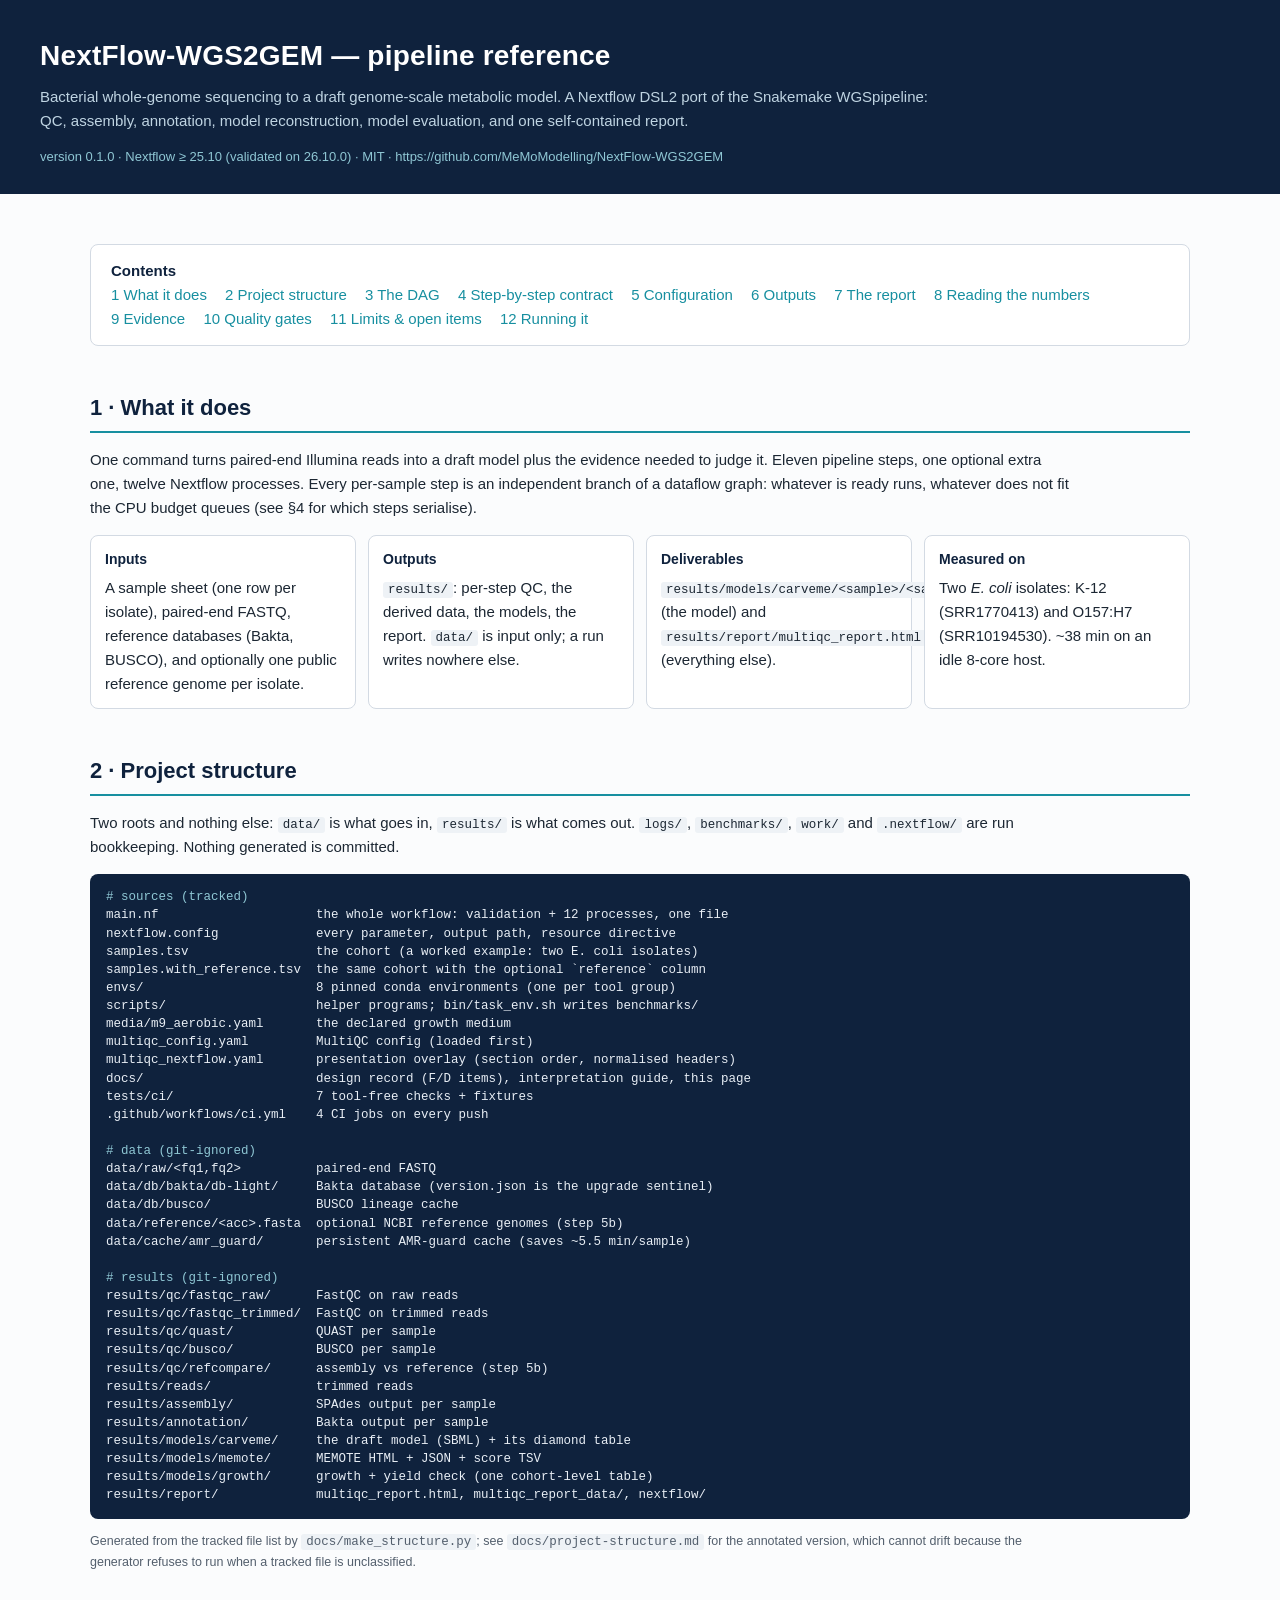
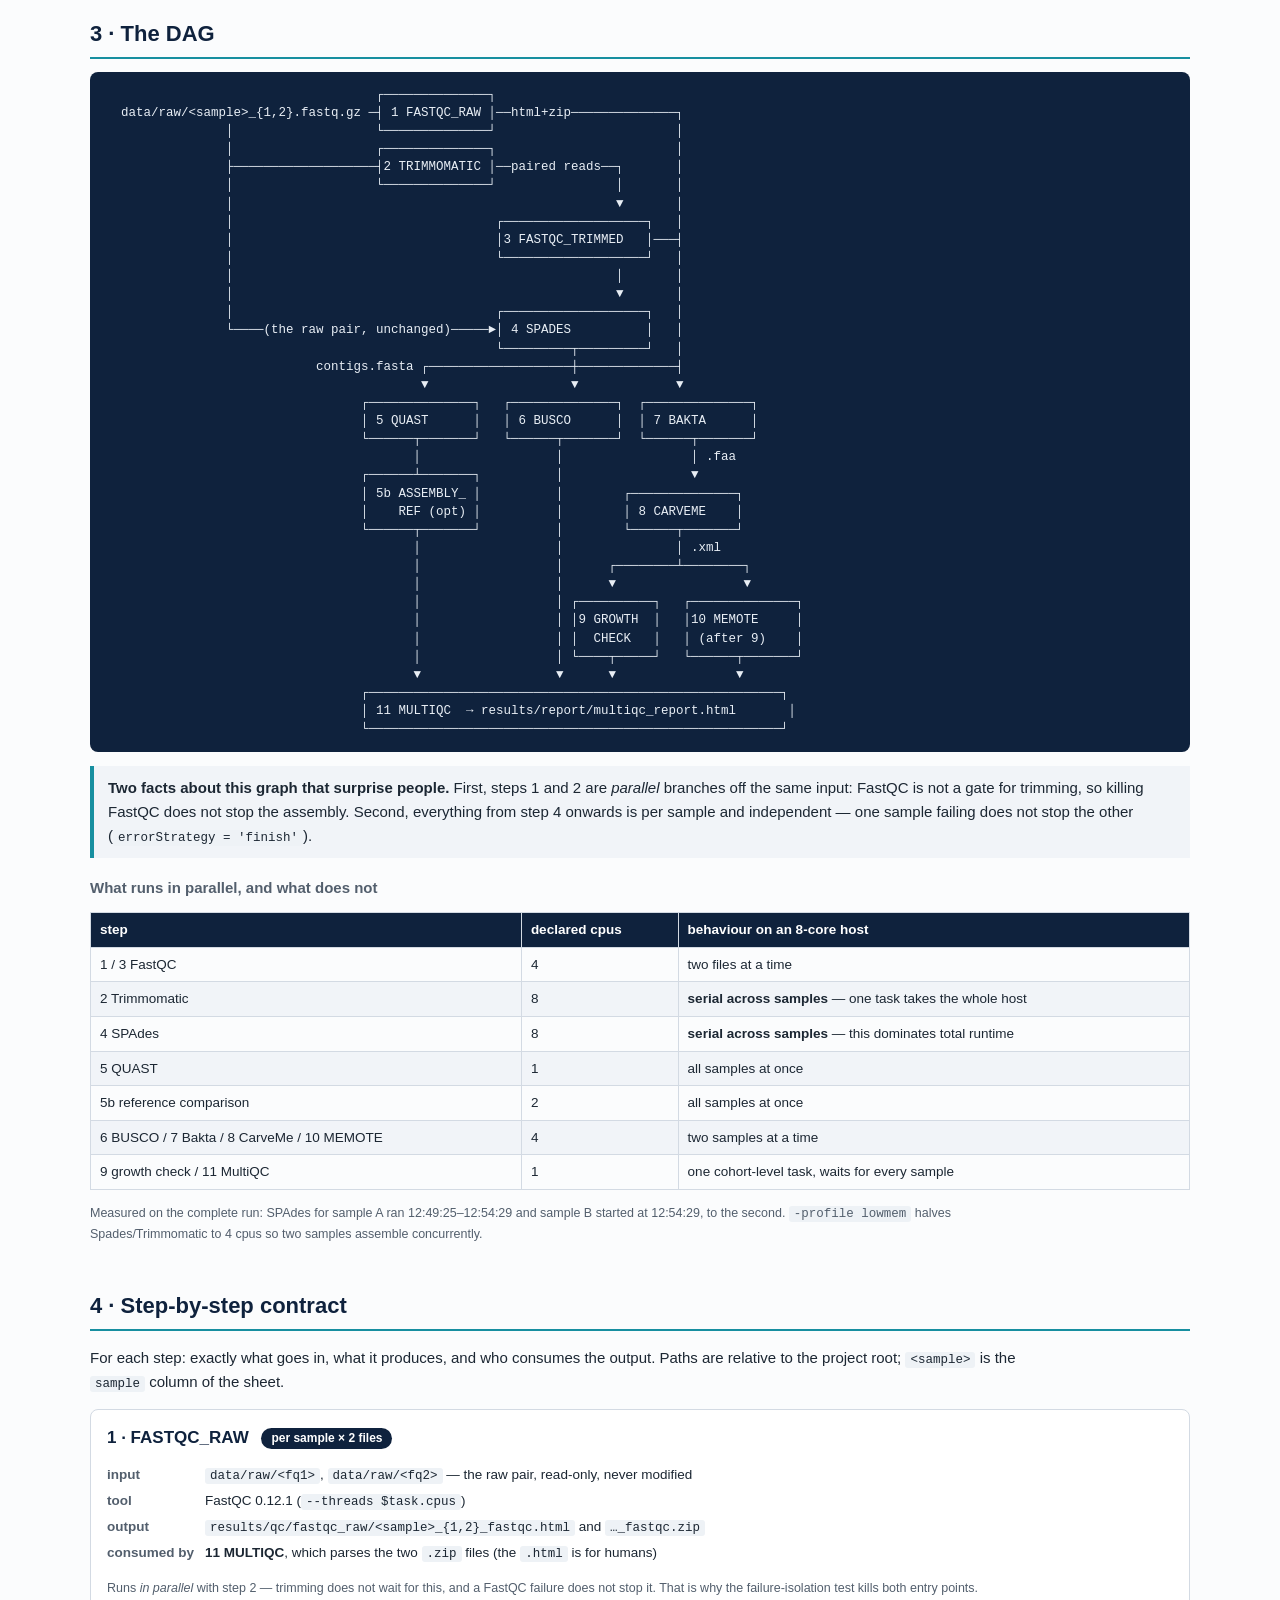
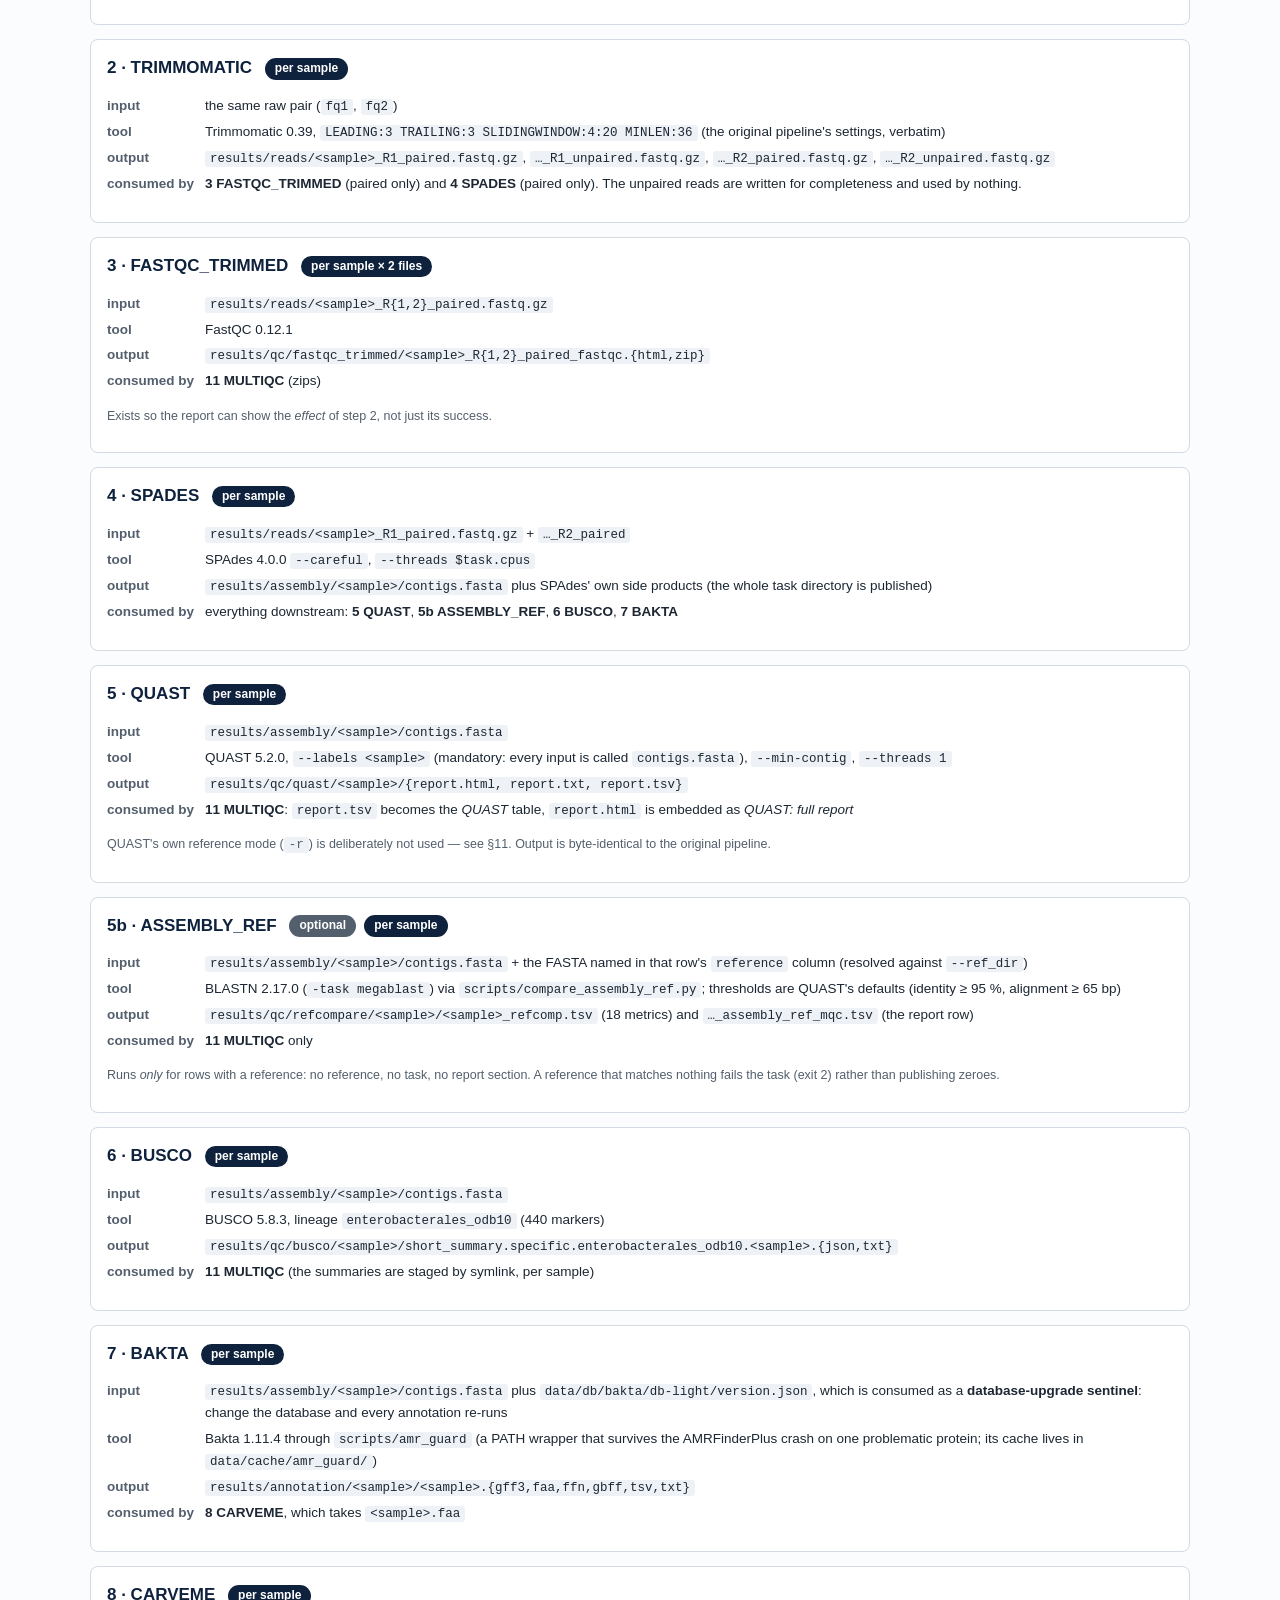
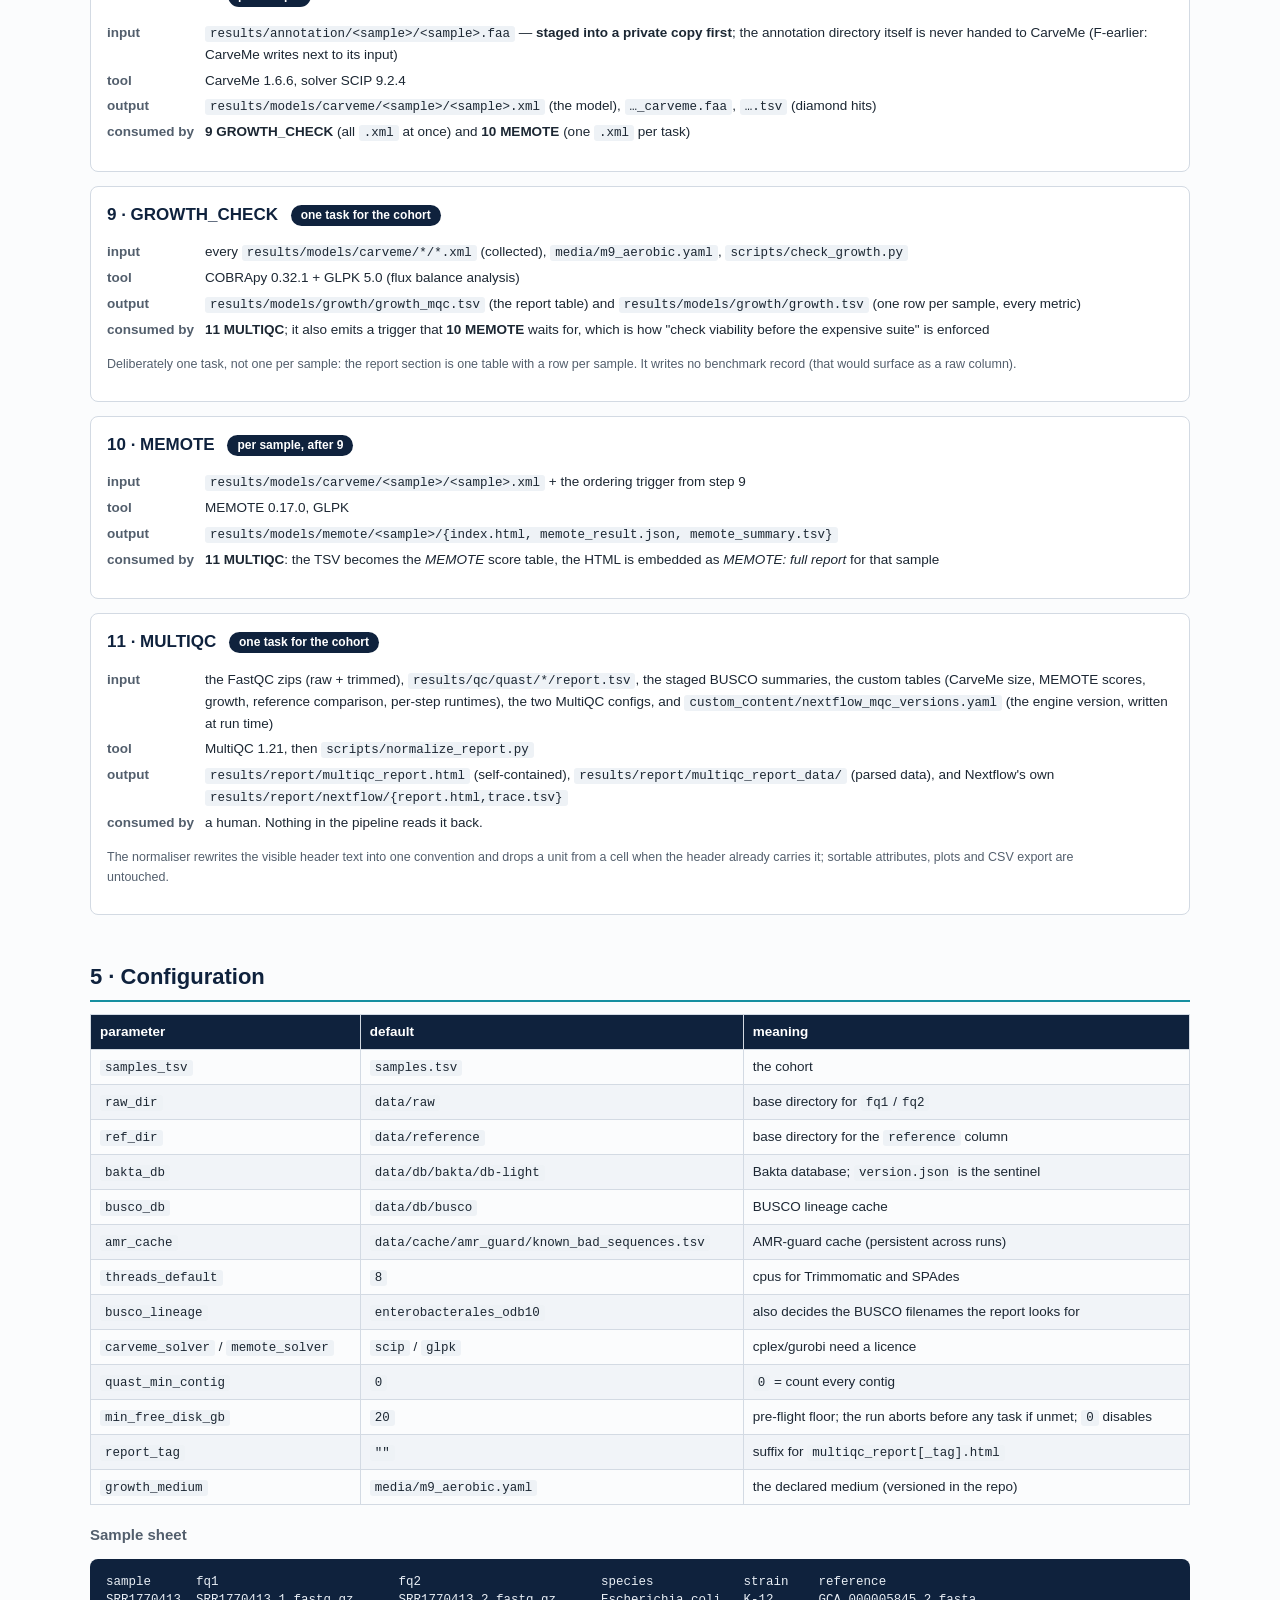
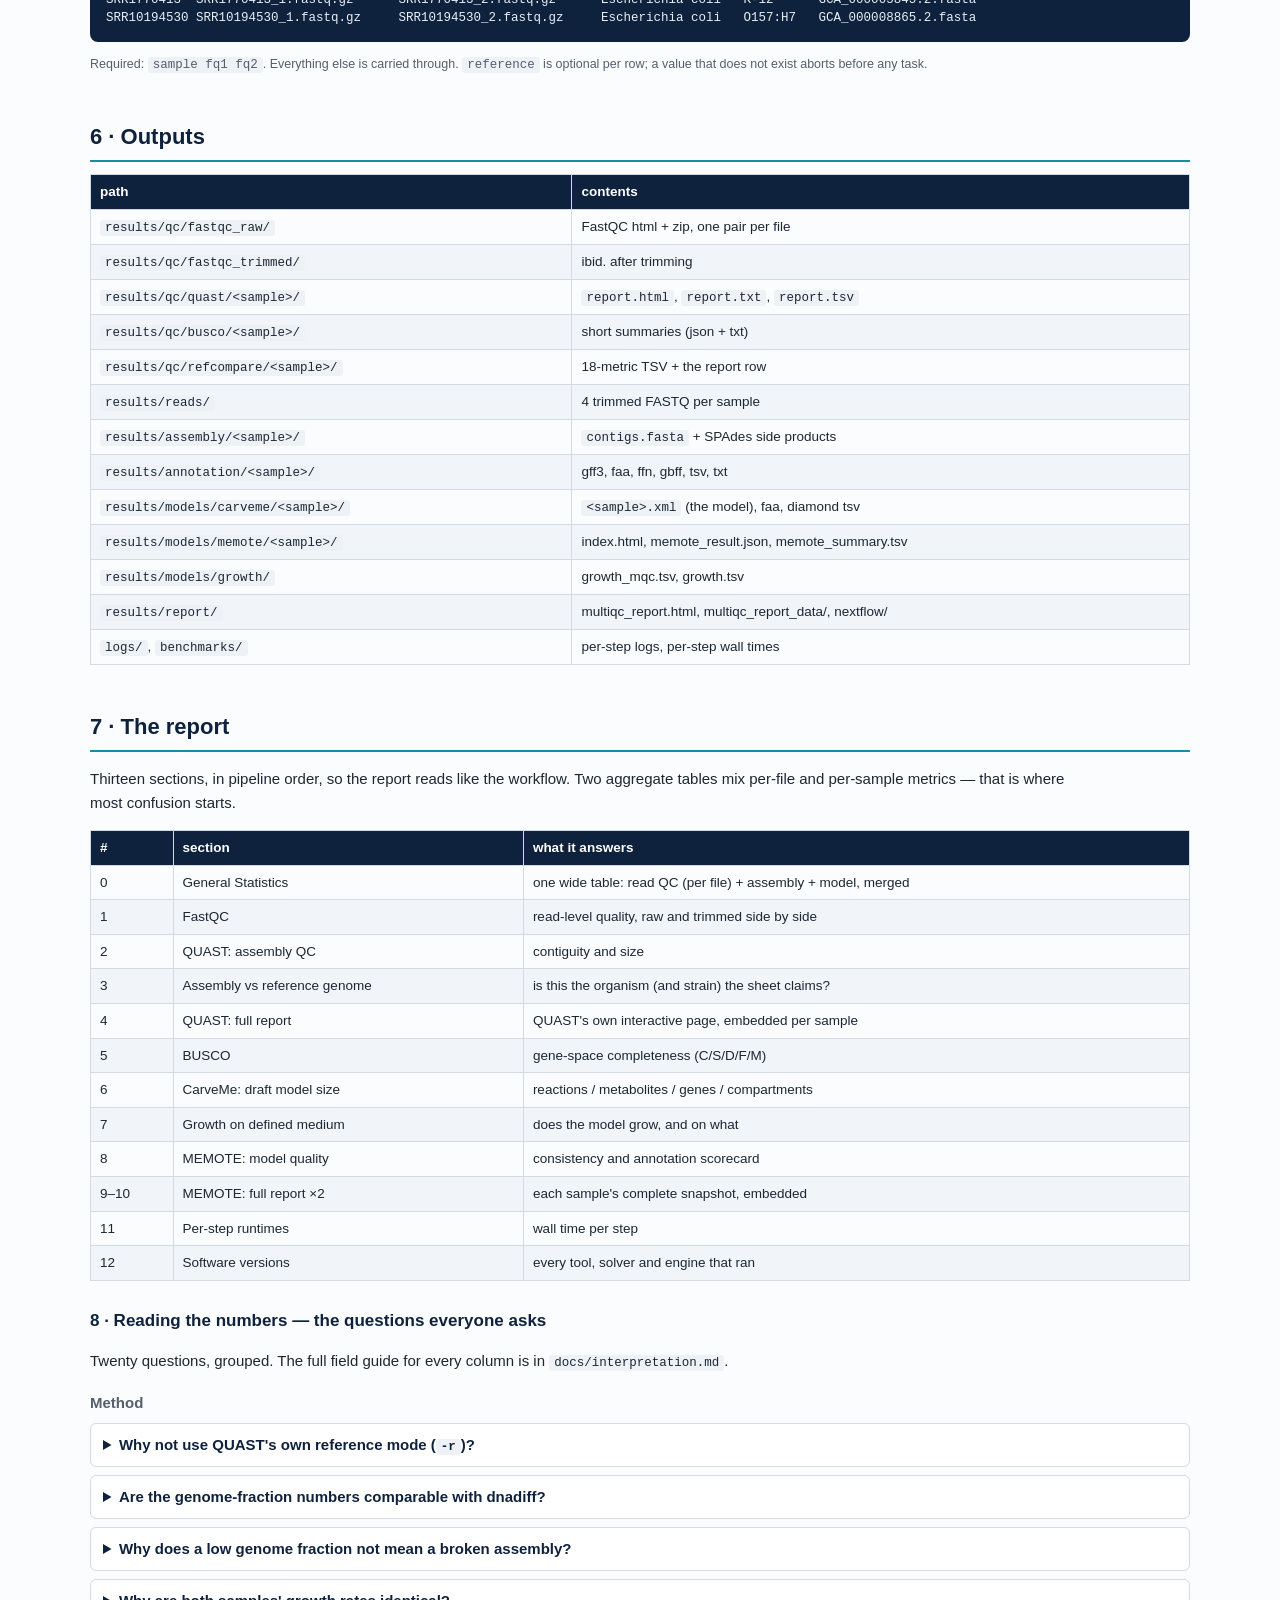
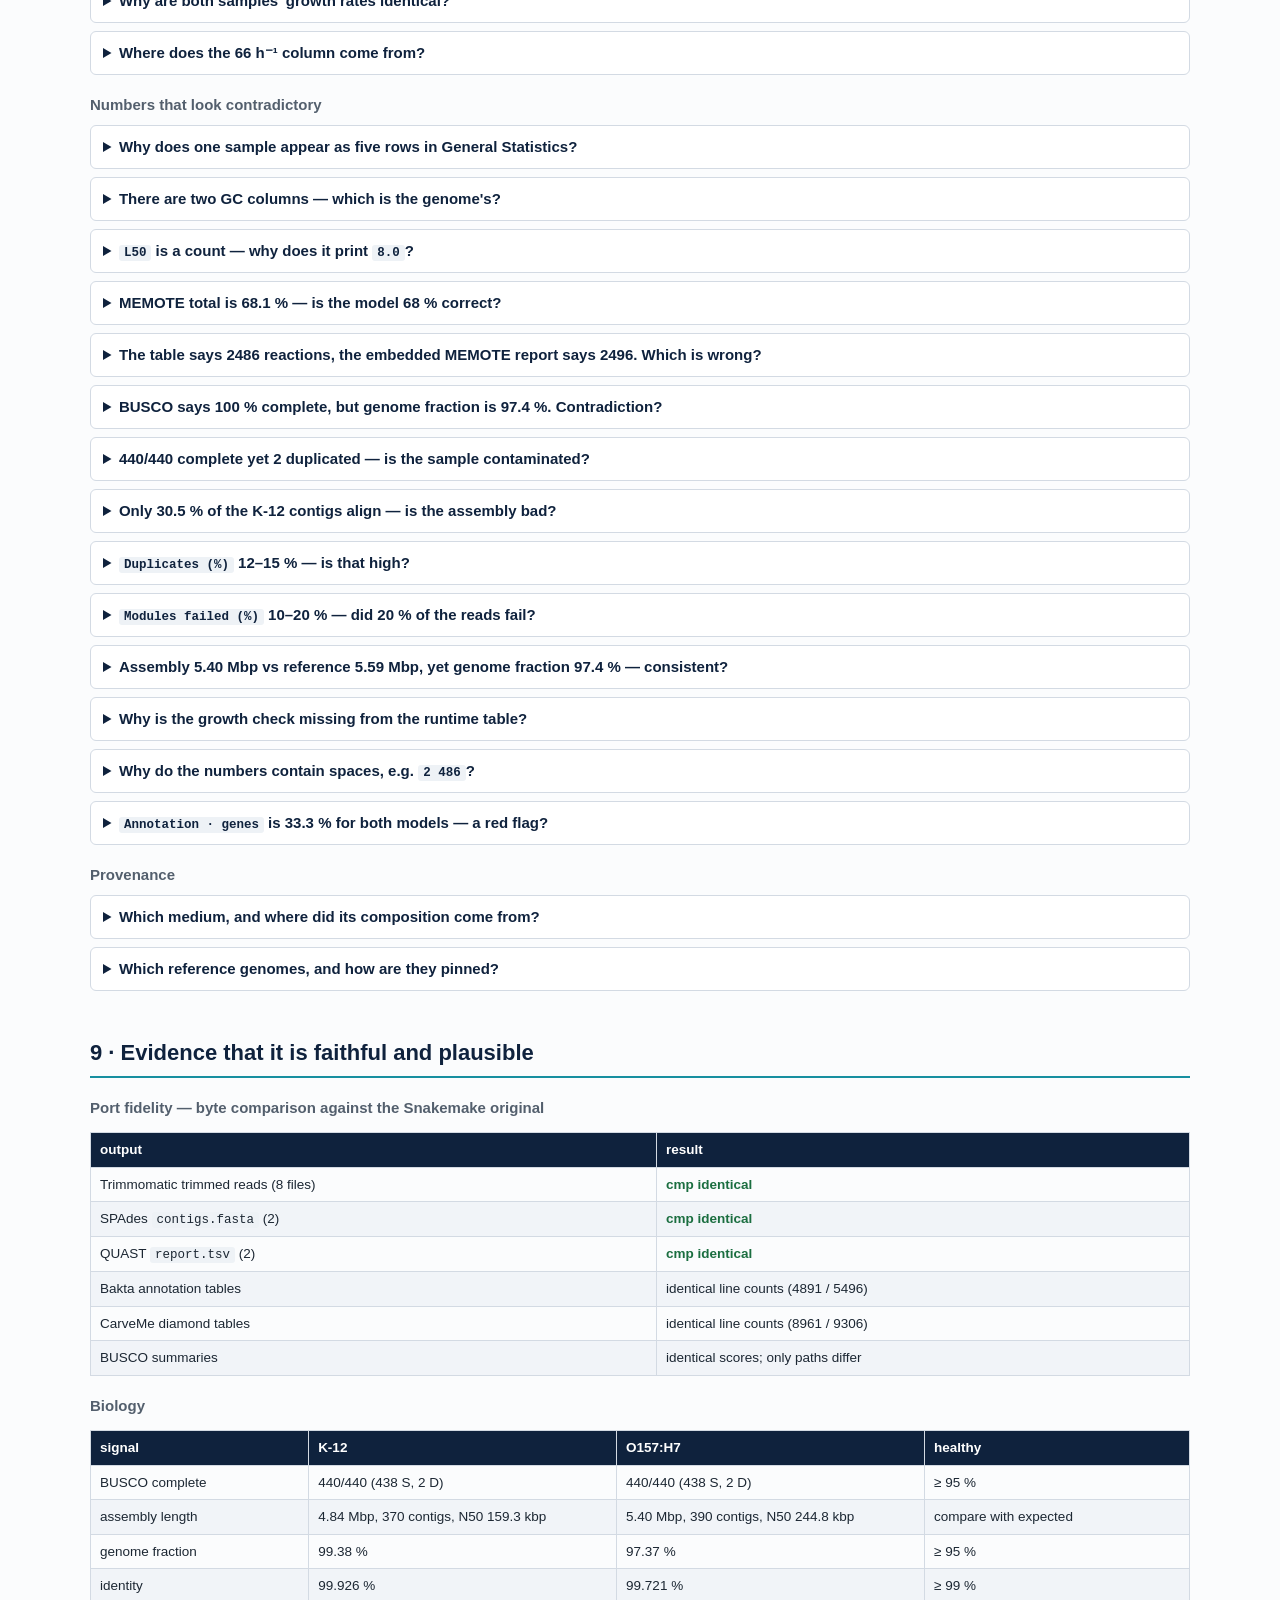
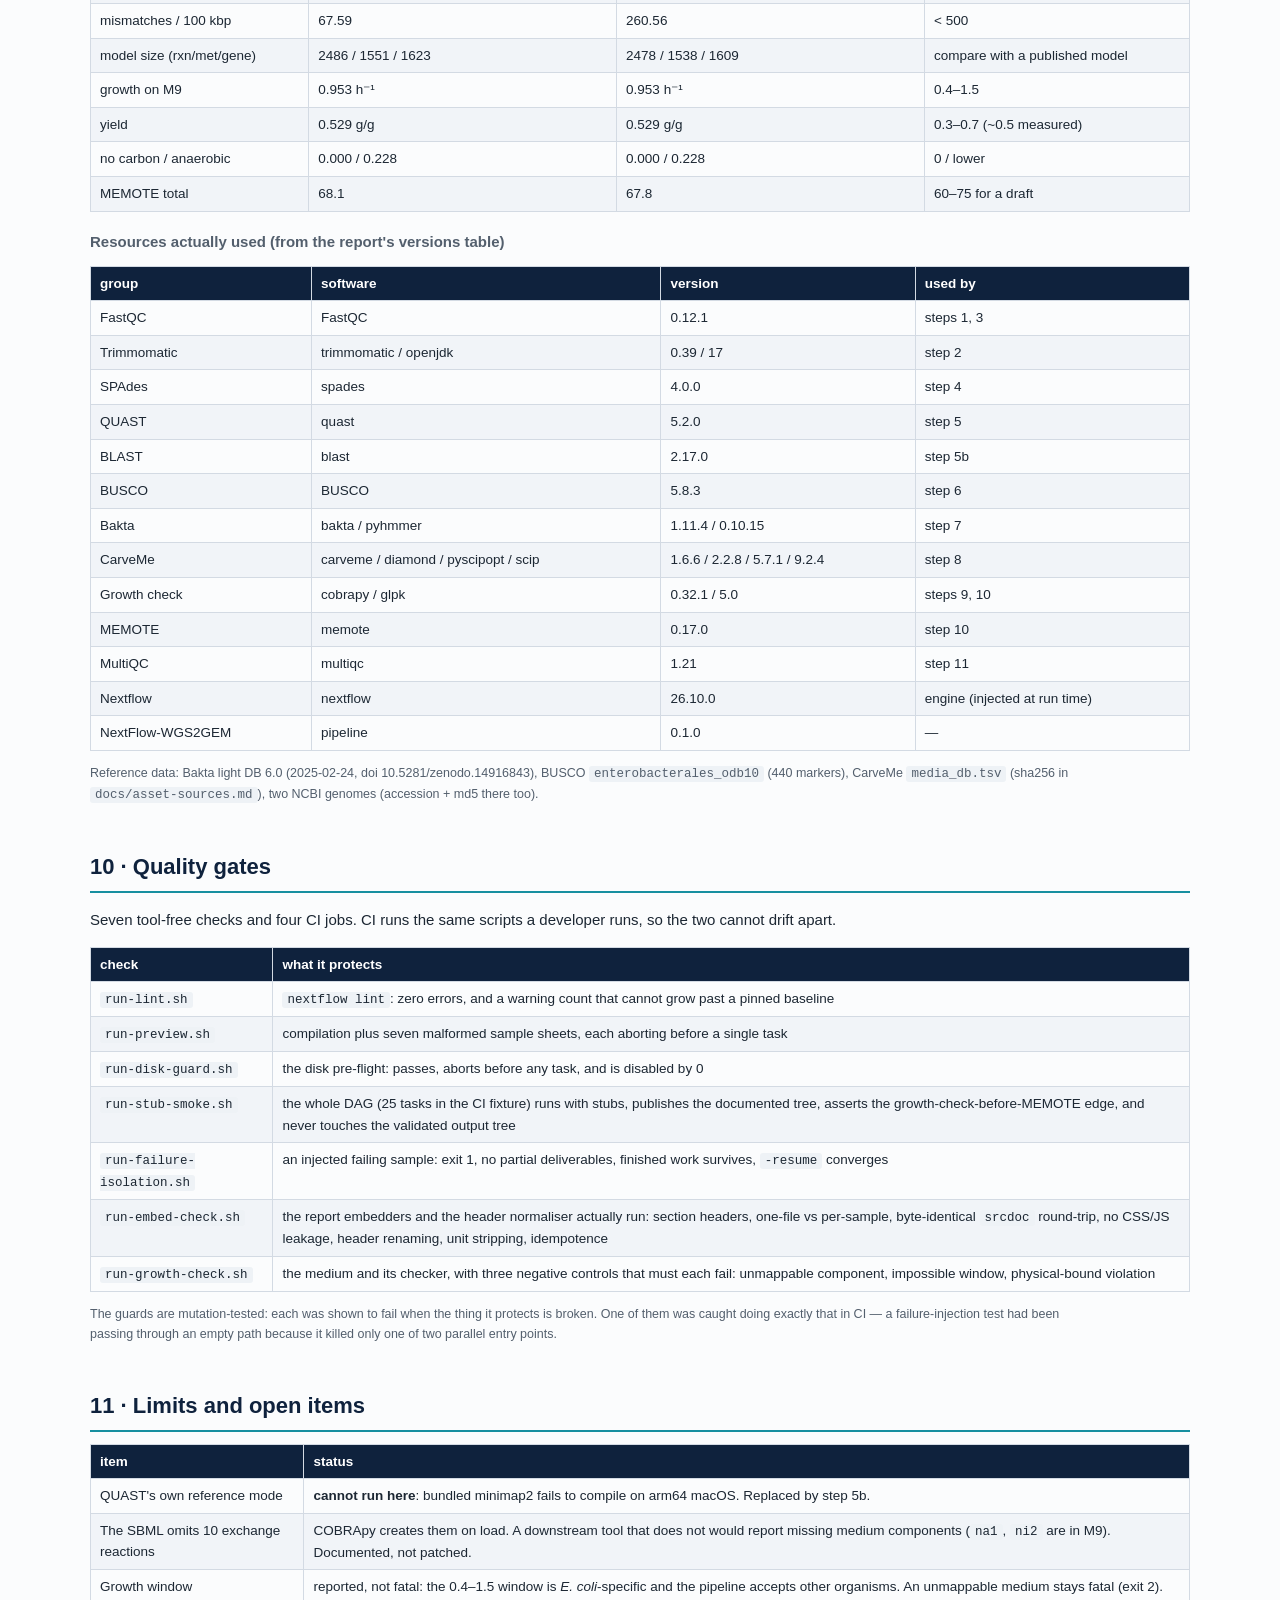
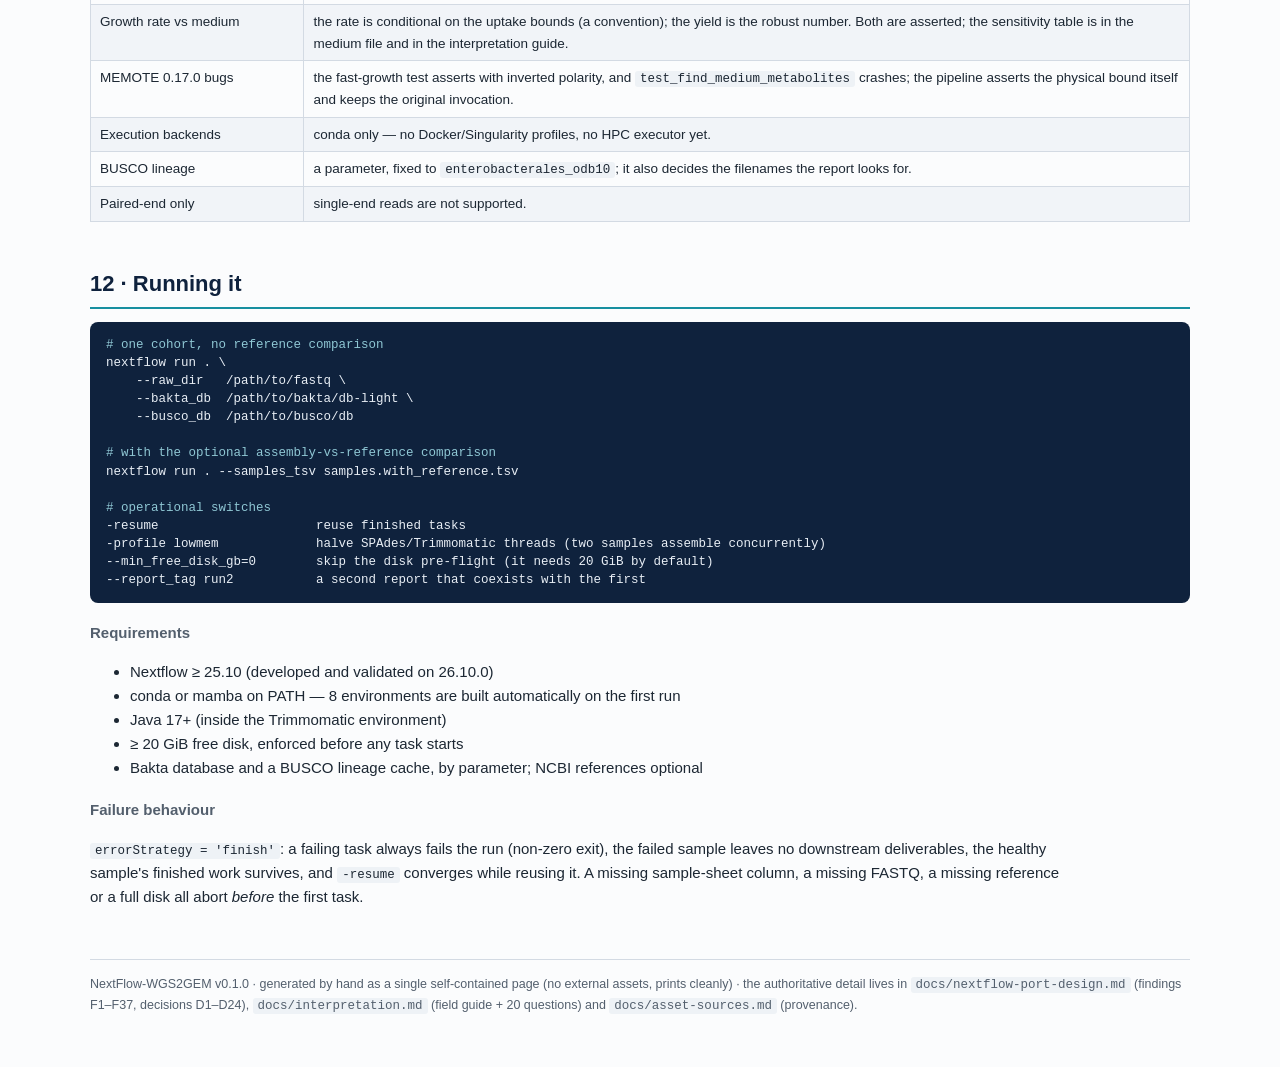
==== docs/pipeline-summary.html @ 727bbc40 "Fix the versions table and summarise the pipeline on one page The versions table is a resource claim" ====
<!DOCTYPE html>
<html lang="en">
<head>
<meta charset="utf-8">
<meta name="viewport" content="width=device-width, initial-scale=1">
<title>NextFlow-WGS2GEM — pipeline reference</title>
<style>
  :root {
    --navy:#0f223d; --teal:#178fa0; --grey:#535f6d; --line:#d3dae3;
    --bg:#fbfcfd; --panel:#f1f4f8; --warn:#b06a00; --ok:#1b6e40; --bad:#a32a2a;
  }
  * { box-sizing: border-box; }
  body { margin:0; background:var(--bg); color:#1c2733;
         font:15px/1.6 -apple-system,BlinkMacSystemFont,"Segoe UI",Helvetica,Arial,sans-serif; }
  header { background:var(--navy); color:#fff; padding:34px 40px 26px; }
  header h1 { margin:0 0 6px; font-size:28px; letter-spacing:.2px; }
  header p { margin:0; color:#bfd4e2; max-width:900px; }
  header .meta { margin-top:14px; font-size:13px; color:#8fc7d4; }
  main { max-width:1180px; margin:0 auto; padding:28px 40px 90px; }
  nav { background:#fff; border:1px solid var(--line); border-radius:8px;
        padding:14px 20px; margin:22px 0 8px; }
  nav b { color:var(--navy); }
  nav a { color:var(--teal); text-decoration:none; margin-right:14px; white-space:nowrap; }
  h2 { margin:44px 0 10px; font-size:22px; color:var(--navy);
       border-bottom:2px solid var(--teal); padding-bottom:6px; }
  h3 { margin:26px 0 8px; font-size:17px; color:var(--navy); }
  h4 { margin:18px 0 6px; font-size:15px; color:var(--grey); }
  p, li { max-width:980px; }
  table { border-collapse:collapse; width:100%; margin:12px 0 8px; font-size:13.5px; }
  th, td { border:1px solid var(--line); padding:6px 9px; text-align:left; vertical-align:top; }
  th { background:var(--navy); color:#fff; font-weight:600; }
  tbody tr:nth-child(even) { background:var(--panel); }
  code, pre { font-family:"SF Mono",Menlo,Consolas,monospace; font-size:12.5px; }
  code { background:#eef2f6; padding:1px 5px; border-radius:3px; }
  pre { background:#0f223d; color:#e8eef5; padding:14px 16px; border-radius:8px;
        overflow:auto; line-height:1.45; }
  pre .c { color:#8fc7d4; }
  .note { background:var(--panel); border-left:4px solid var(--teal); padding:10px 14px; margin:14px 0; }
  .warn { background:#fdf3e3; border-left:4px solid var(--warn); padding:10px 14px; margin:14px 0; }
  .ok   { color:var(--ok); font-weight:600; }
  .bad  { color:var(--bad); font-weight:600; }
  .small { font-size:12.5px; color:var(--grey); }
  details { border:1px solid var(--line); border-radius:6px; margin:8px 0; background:#fff; }
  details summary { cursor:pointer; padding:9px 12px; font-weight:600; color:var(--navy); }
  details[open] summary { border-bottom:1px solid var(--line); }
  details .body { padding:10px 14px 14px; }
  .grid { display:grid; grid-template-columns:repeat(auto-fit,minmax(260px,1fr)); gap:12px; }
  .card { background:#fff; border:1px solid var(--line); border-radius:8px; padding:12px 14px; }
  .card h4 { margin:0 0 6px; color:var(--navy); font-size:14px; }
  .step { border:1px solid var(--line); border-radius:8px; background:#fff; padding:14px 16px; margin:14px 0; }
  .step h3 { margin:0 0 8px; }
  .step .tag { display:inline-block; background:var(--navy); color:#fff; border-radius:20px;
               padding:1px 10px; font-size:12px; margin-left:8px; vertical-align:middle; }
  .step .tag.opt { background:var(--grey); }
  .io { display:grid; grid-template-columns:88px 1fr; gap:4px 10px; font-size:13.5px; }
  .io dt { color:var(--grey); font-weight:600; }
  .io dd { margin:0; }
  footer { border-top:1px solid var(--line); margin-top:50px; padding-top:14px;
           color:var(--grey); font-size:12.5px; }
  @media print { body { background:#fff; } nav { display:none; } pre { background:#f4f6f8; color:#111; } }
</style>
</head>
<body>
<header>
  <h1>NextFlow-WGS2GEM — pipeline reference</h1>
  <p>Bacterial whole-genome sequencing to a draft genome-scale metabolic model. A Nextflow DSL2
     port of the Snakemake WGSpipeline: QC, assembly, annotation, model reconstruction,
     model evaluation, and one self-contained report.</p>
  <div class="meta">version 0.1.0 · Nextflow ≥ 25.10 (validated on 26.10.0) · MIT ·
      https://github.com/MeMoModelling/NextFlow-WGS2GEM</div>
</header>

<main>

<nav>
  <b>Contents</b><br>
  <a href="#what">1 What it does</a>
  <a href="#structure">2 Project structure</a>
  <a href="#dag">3 The DAG</a>
  <a href="#steps">4 Step-by-step contract</a>
  <a href="#config">5 Configuration</a>
  <a href="#outputs">6 Outputs</a>
  <a href="#report">7 The report</a>
  <a href="#faq">8 Reading the numbers</a>
  <a href="#evidence">9 Evidence</a>
  <a href="#gates">10 Quality gates</a>
  <a href="#limits">11 Limits &amp; open items</a>
  <a href="#run">12 Running it</a>
</nav>

<h2 id="what">1 · What it does</h2>
<p>One command turns paired-end Illumina reads into a draft model plus the evidence needed to
judge it. Eleven pipeline steps, one optional extra one, twelve Nextflow processes. Every
per-sample step is an independent branch of a dataflow graph: whatever is ready runs, whatever
does not fit the CPU budget queues (see §4 for which steps serialise).</p>

<div class="grid">
  <div class="card"><h4>Inputs</h4>A sample sheet (one row per isolate), paired-end FASTQ,
    reference databases (Bakta, BUSCO), and optionally one public reference genome per isolate.</div>
  <div class="card"><h4>Outputs</h4><code>results/</code>: per-step QC, the derived data, the
    models, the report. <code>data/</code> is input only; a run writes nowhere else.</div>
  <div class="card"><h4>Deliverables</h4><code>results/models/carveme/&lt;sample&gt;/&lt;sample&gt;.xml</code>
    (the model) and <code>results/report/multiqc_report.html</code> (everything else).</div>
  <div class="card"><h4>Measured on</h4>Two <i>E. coli</i> isolates: K-12 (SRR1770413) and
    O157:H7 (SRR10194530). ~38 min on an idle 8-core host.</div>
</div>

<h2 id="structure">2 · Project structure</h2>
<p>Two roots and nothing else: <code>data/</code> is what goes in, <code>results/</code> is what
comes out. <code>logs/</code>, <code>benchmarks/</code>, <code>work/</code> and
<code>.nextflow/</code> are run bookkeeping. Nothing generated is committed.</p>

<pre><span class="c"># sources (tracked)</span>
main.nf                     the whole workflow: validation + 12 processes, one file
nextflow.config             every parameter, output path, resource directive
samples.tsv                 the cohort (a worked example: two E. coli isolates)
samples.with_reference.tsv  the same cohort with the optional `reference` column
envs/                       8 pinned conda environments (one per tool group)
scripts/                    helper programs; bin/task_env.sh writes benchmarks/
media/m9_aerobic.yaml       the declared growth medium
multiqc_config.yaml         MultiQC config (loaded first)
multiqc_nextflow.yaml       presentation overlay (section order, normalised headers)
docs/                       design record (F/D items), interpretation guide, this page
tests/ci/                   7 tool-free checks + fixtures
.github/workflows/ci.yml    4 CI jobs on every push

<span class="c"># data (git-ignored)</span>
data/raw/&lt;fq1,fq2&gt;          paired-end FASTQ
data/db/bakta/db-light/     Bakta database (version.json is the upgrade sentinel)
data/db/busco/              BUSCO lineage cache
data/reference/&lt;acc&gt;.fasta  optional NCBI reference genomes (step 5b)
data/cache/amr_guard/       persistent AMR-guard cache (saves ~5.5 min/sample)

<span class="c"># results (git-ignored)</span>
results/qc/fastqc_raw/      FastQC on raw reads
results/qc/fastqc_trimmed/  FastQC on trimmed reads
results/qc/quast/           QUAST per sample
results/qc/busco/           BUSCO per sample
results/qc/refcompare/      assembly vs reference (step 5b)
results/reads/              trimmed reads
results/assembly/           SPAdes output per sample
results/annotation/         Bakta output per sample
results/models/carveme/     the draft model (SBML) + its diamond table
results/models/memote/      MEMOTE HTML + JSON + score TSV
results/models/growth/      growth + yield check (one cohort-level table)
results/report/             multiqc_report.html, multiqc_report_data/, nextflow/</pre>

<p class="small">Generated from the tracked file list by <code>docs/make_structure.py</code>; see
<code>docs/project-structure.md</code> for the annotated version, which cannot drift because the
generator refuses to run when a tracked file is unclassified.</p>

<h2 id="dag">3 · The DAG</h2>
<pre>                                    ┌──────────────┐
  data/raw/&lt;sample&gt;_{1,2}.fastq.gz ─┤ 1 FASTQC_RAW │──html+zip──────────────┐
                │                   └──────────────┘                        │
                │                   ┌──────────────┐                        │
                ├───────────────────┤2 TRIMMOMATIC │──paired reads──┐       │
                │                   └──────────────┘                │       │
                │                                                   ▼       │
                │                                   ┌───────────────────┐   │
                │                                   │3 FASTQC_TRIMMED   │───┤
                │                                   └───────────────────┘   │
                │                                                   │       │
                │                                                   ▼       │
                │                                   ┌───────────────────┐   │
                └────(the raw pair, unchanged)─────►│ 4 SPADES          │   │
                                                    └─────────┬─────────┘   │
                            contigs.fasta ┌───────────────────┼─────────────┤
                                          ▼                   ▼             ▼
                                  ┌──────────────┐   ┌──────────────┐  ┌──────────────┐
                                  │ 5 QUAST      │   │ 6 BUSCO      │  │ 7 BAKTA      │
                                  └──────┬───────┘   └──────┬───────┘  └──────┬───────┘
                                         │                  │                 │ .faa
                                  ┌──────┴───────┐          │                 ▼
                                  │ 5b ASSEMBLY_ │          │        ┌──────────────┐
                                  │    REF (opt) │          │        │ 8 CARVEME    │
                                  └──────┬───────┘          │        └──────┬───────┘
                                         │                  │               │ .xml
                                         │                  │      ┌────────┴────────┐
                                         │                  │      ▼                 ▼
                                         │                  │ ┌──────────┐   ┌──────────────┐
                                         │                  │ │9 GROWTH  │   │10 MEMOTE     │
                                         │                  │ │  CHECK   │   │ (after 9)    │
                                         │                  │ └────┬─────┘   └──────┬───────┘
                                         ▼                  ▼      ▼                ▼
                                  ┌───────────────────────────────────────────────────────┐
                                  │ 11 MULTIQC  → results/report/multiqc_report.html       │
                                  └───────────────────────────────────────────────────────┘</pre>

<div class="note"><b>Two facts about this graph that surprise people.</b>
First, steps 1 and 2 are <i>parallel</i> branches off the same input: FastQC is not a gate for
trimming, so killing FastQC does not stop the assembly. Second, everything from step 4 onwards is
per sample and independent — one sample failing does not stop the other
(<code>errorStrategy = 'finish'</code>).</div>

<h4>What runs in parallel, and what does not</h4>
<table>
<thead><tr><th>step</th><th>declared cpus</th><th>behaviour on an 8-core host</th></tr></thead>
<tbody>
<tr><td>1 / 3 FastQC</td><td>4</td><td>two files at a time</td></tr>
<tr><td>2 Trimmomatic</td><td>8</td><td><b>serial across samples</b> — one task takes the whole host</td></tr>
<tr><td>4 SPAdes</td><td>8</td><td><b>serial across samples</b> — this dominates total runtime</td></tr>
<tr><td>5 QUAST</td><td>1</td><td>all samples at once</td></tr>
<tr><td>5b reference comparison</td><td>2</td><td>all samples at once</td></tr>
<tr><td>6 BUSCO / 7 Bakta / 8 CarveMe / 10 MEMOTE</td><td>4</td><td>two samples at a time</td></tr>
<tr><td>9 growth check / 11 MultiQC</td><td>1</td><td>one cohort-level task, waits for every sample</td></tr>
</tbody></table>
<p class="small">Measured on the complete run: SPAdes for sample A ran 12:49:25–12:54:29 and
sample B started at 12:54:29, to the second. <code>-profile lowmem</code> halves Spades/Trimmomatic
to 4 cpus so two samples assemble concurrently.</p>

<h2 id="steps">4 · Step-by-step contract</h2>
<p>For each step: exactly what goes in, what it produces, and who consumes the output. Paths are
relative to the project root; <code>&lt;sample&gt;</code> is the <code>sample</code> column of the
sheet.</p>

<div class="step">
<h3>1 · FASTQC_RAW <span class="tag">per sample × 2 files</span></h3>
<dl class="io">
  <dt>input</dt><dd><code>data/raw/&lt;fq1&gt;</code>, <code>data/raw/&lt;fq2&gt;</code> — the raw
    pair, read-only, never modified</dd>
  <dt>tool</dt><dd>FastQC 0.12.1 (<code>--threads $task.cpus</code>)</dd>
  <dt>output</dt><dd><code>results/qc/fastqc_raw/&lt;sample&gt;_{1,2}_fastqc.html</code> and
    <code>…_fastqc.zip</code></dd>
  <dt>consumed by</dt><dd><b>11 MULTIQC</b>, which parses the two <code>.zip</code> files
    (the <code>.html</code> is for humans)</dd>
</dl>
<p class="small">Runs <i>in parallel</i> with step 2 — trimming does not wait for this, and a
FastQC failure does not stop it. That is why the failure-isolation test kills both entry points.</p>
</div>

<div class="step">
<h3>2 · TRIMMOMATIC <span class="tag">per sample</span></h3>
<dl class="io">
  <dt>input</dt><dd>the same raw pair (<code>fq1</code>, <code>fq2</code>)</dd>
  <dt>tool</dt><dd>Trimmomatic 0.39, <code>LEADING:3 TRAILING:3 SLIDINGWINDOW:4:20 MINLEN:36</code>
    (the original pipeline's settings, verbatim)</dd>
  <dt>output</dt><dd><code>results/reads/&lt;sample&gt;_R1_paired.fastq.gz</code>,
    <code>…_R1_unpaired.fastq.gz</code>, <code>…_R2_paired.fastq.gz</code>,
    <code>…_R2_unpaired.fastq.gz</code></dd>
  <dt>consumed by</dt><dd><b>3 FASTQC_TRIMMED</b> (paired only) and <b>4 SPADES</b> (paired only).
    The unpaired reads are written for completeness and used by nothing.</dd>
</dl>
</div>

<div class="step">
<h3>3 · FASTQC_TRIMMED <span class="tag">per sample × 2 files</span></h3>
<dl class="io">
  <dt>input</dt><dd><code>results/reads/&lt;sample&gt;_R{1,2}_paired.fastq.gz</code></dd>
  <dt>tool</dt><dd>FastQC 0.12.1</dd>
  <dt>output</dt><dd><code>results/qc/fastqc_trimmed/&lt;sample&gt;_R{1,2}_paired_fastqc.{html,zip}</code></dd>
  <dt>consumed by</dt><dd><b>11 MULTIQC</b> (zips)</dd>
</dl>
<p class="small">Exists so the report can show the <i>effect</i> of step 2, not just its success.</p>
</div>

<div class="step">
<h3>4 · SPADES <span class="tag">per sample</span></h3>
<dl class="io">
  <dt>input</dt><dd><code>results/reads/&lt;sample&gt;_R1_paired.fastq.gz</code> + <code>…_R2_paired</code></dd>
  <dt>tool</dt><dd>SPAdes 4.0.0 <code>--careful</code>, <code>--threads $task.cpus</code></dd>
  <dt>output</dt><dd><code>results/assembly/&lt;sample&gt;/contigs.fasta</code> plus SPAdes' own side
    products (the whole task directory is published)</dd>
  <dt>consumed by</dt><dd>everything downstream: <b>5 QUAST</b>, <b>5b ASSEMBLY_REF</b>,
    <b>6 BUSCO</b>, <b>7 BAKTA</b></dd>
</dl>
</div>

<div class="step">
<h3>5 · QUAST <span class="tag">per sample</span></h3>
<dl class="io">
  <dt>input</dt><dd><code>results/assembly/&lt;sample&gt;/contigs.fasta</code></dd>
  <dt>tool</dt><dd>QUAST 5.2.0, <code>--labels &lt;sample&gt;</code> (mandatory: every input is
    called <code>contigs.fasta</code>), <code>--min-contig</code>, <code>--threads 1</code></dd>
  <dt>output</dt><dd><code>results/qc/quast/&lt;sample&gt;/{report.html, report.txt, report.tsv}</code></dd>
  <dt>consumed by</dt><dd><b>11 MULTIQC</b>: <code>report.tsv</code> becomes the
    <i>QUAST</i> table, <code>report.html</code> is embedded as <i>QUAST: full report</i></dd>
</dl>
<p class="small">QUAST's own reference mode (<code>-r</code>) is deliberately not used — see
§11. Output is byte-identical to the original pipeline.</p>
</div>

<div class="step">
<h3>5b · ASSEMBLY_REF <span class="tag opt">optional</span><span class="tag">per sample</span></h3>
<dl class="io">
  <dt>input</dt><dd><code>results/assembly/&lt;sample&gt;/contigs.fasta</code> + the FASTA named in
    that row's <code>reference</code> column (resolved against <code>--ref_dir</code>)</dd>
  <dt>tool</dt><dd>BLASTN 2.17.0 (<code>-task megablast</code>) via
    <code>scripts/compare_assembly_ref.py</code>; thresholds are QUAST's defaults
    (identity ≥ 95 %, alignment ≥ 65 bp)</dd>
  <dt>output</dt><dd><code>results/qc/refcompare/&lt;sample&gt;/&lt;sample&gt;_refcomp.tsv</code>
    (18 metrics) and <code>…_assembly_ref_mqc.tsv</code> (the report row)</dd>
  <dt>consumed by</dt><dd><b>11 MULTIQC</b> only</dd>
</dl>
<p class="small">Runs <i>only</i> for rows with a reference: no reference, no task, no report
section. A reference that matches nothing fails the task (exit 2) rather than publishing zeroes.</p>
</div>

<div class="step">
<h3>6 · BUSCO <span class="tag">per sample</span></h3>
<dl class="io">
  <dt>input</dt><dd><code>results/assembly/&lt;sample&gt;/contigs.fasta</code></dd>
  <dt>tool</dt><dd>BUSCO 5.8.3, lineage <code>enterobacterales_odb10</code> (440 markers)</dd>
  <dt>output</dt><dd><code>results/qc/busco/&lt;sample&gt;/short_summary.specific.enterobacterales_odb10.&lt;sample&gt;.{json,txt}</code></dd>
  <dt>consumed by</dt><dd><b>11 MULTIQC</b> (the summaries are staged by symlink, per sample)</dd>
</dl>
</div>

<div class="step">
<h3>7 · BAKTA <span class="tag">per sample</span></h3>
<dl class="io">
  <dt>input</dt><dd><code>results/assembly/&lt;sample&gt;/contigs.fasta</code> plus
    <code>data/db/bakta/db-light/version.json</code>, which is consumed as a
    <b>database-upgrade sentinel</b>: change the database and every annotation re-runs</dd>
  <dt>tool</dt><dd>Bakta 1.11.4 through <code>scripts/amr_guard</code> (a PATH wrapper that
    survives the AMRFinderPlus crash on one problematic protein; its cache lives in
    <code>data/cache/amr_guard/</code>)</dd>
  <dt>output</dt><dd><code>results/annotation/&lt;sample&gt;/&lt;sample&gt;.{gff3,faa,ffn,gbff,tsv,txt}</code></dd>
  <dt>consumed by</dt><dd><b>8 CARVEME</b>, which takes <code>&lt;sample&gt;.faa</code></dd>
</dl>
</div>

<div class="step">
<h3>8 · CARVEME <span class="tag">per sample</span></h3>
<dl class="io">
  <dt>input</dt><dd><code>results/annotation/&lt;sample&gt;/&lt;sample&gt;.faa</code> — <b>staged into a
    private copy first</b>; the annotation directory itself is never handed to CarveMe (F-earlier:
    CarveMe writes next to its input)</dd>
  <dt>tool</dt><dd>CarveMe 1.6.6, solver SCIP 9.2.4</dd>
  <dt>output</dt><dd><code>results/models/carveme/&lt;sample&gt;/&lt;sample&gt;.xml</code> (the model),
    <code>…_carveme.faa</code>, <code>….tsv</code> (diamond hits)</dd>
  <dt>consumed by</dt><dd><b>9 GROWTH_CHECK</b> (all <code>.xml</code> at once) and
    <b>10 MEMOTE</b> (one <code>.xml</code> per task)</dd>
</dl>
</div>

<div class="step">
<h3>9 · GROWTH_CHECK <span class="tag">one task for the cohort</span></h3>
<dl class="io">
  <dt>input</dt><dd>every <code>results/models/carveme/*/*.xml</code> (collected),
    <code>media/m9_aerobic.yaml</code>, <code>scripts/check_growth.py</code></dd>
  <dt>tool</dt><dd>COBRApy 0.32.1 + GLPK 5.0 (flux balance analysis)</dd>
  <dt>output</dt><dd><code>results/models/growth/growth_mqc.tsv</code> (the report table) and
    <code>results/models/growth/growth.tsv</code> (one row per sample, every metric)</dd>
  <dt>consumed by</dt><dd><b>11 MULTIQC</b>; it also emits a trigger that <b>10 MEMOTE</b> waits
    for, which is how "check viability before the expensive suite" is enforced</dd>
</dl>
<p class="small">Deliberately one task, not one per sample: the report section is one table with a
row per sample. It writes no benchmark record (that would surface as a raw column).</p>
</div>

<div class="step">
<h3>10 · MEMOTE <span class="tag">per sample, after 9</span></h3>
<dl class="io">
  <dt>input</dt><dd><code>results/models/carveme/&lt;sample&gt;/&lt;sample&gt;.xml</code> + the
    ordering trigger from step 9</dd>
  <dt>tool</dt><dd>MEMOTE 0.17.0, GLPK</dd>
  <dt>output</dt><dd><code>results/models/memote/&lt;sample&gt;/{index.html, memote_result.json,
    memote_summary.tsv}</code></dd>
  <dt>consumed by</dt><dd><b>11 MULTIQC</b>: the TSV becomes the <i>MEMOTE</i> score table, the
    HTML is embedded as <i>MEMOTE: full report</i> for that sample</dd>
</dl>
</div>

<div class="step">
<h3>11 · MULTIQC <span class="tag">one task for the cohort</span></h3>
<dl class="io">
  <dt>input</dt><dd>the FastQC zips (raw + trimmed), <code>results/qc/quast/*/report.tsv</code>,
    the staged BUSCO summaries, the custom tables (CarveMe size, MEMOTE scores, growth, reference
    comparison, per-step runtimes), the two MultiQC configs, and
    <code>custom_content/nextflow_mqc_versions.yaml</code> (the engine version, written at run time)</dd>
  <dt>tool</dt><dd>MultiQC 1.21, then <code>scripts/normalize_report.py</code></dd>
  <dt>output</dt><dd><code>results/report/multiqc_report.html</code> (self-contained),
    <code>results/report/multiqc_report_data/</code> (parsed data), and Nextflow's own
    <code>results/report/nextflow/{report.html,trace.tsv}</code></dd>
  <dt>consumed by</dt><dd>a human. Nothing in the pipeline reads it back.</dd>
</dl>
<p class="small">The normaliser rewrites the visible header text into one convention and drops a
unit from a cell when the header already carries it; sortable attributes, plots and CSV export are
untouched.</p>
</div>

<h2 id="config">5 · Configuration</h2>
<table>
<thead><tr><th>parameter</th><th>default</th><th>meaning</th></tr></thead>
<tbody>
<tr><td><code>samples_tsv</code></td><td><code>samples.tsv</code></td><td>the cohort</td></tr>
<tr><td><code>raw_dir</code></td><td><code>data/raw</code></td><td>base directory for <code>fq1</code>/<code>fq2</code></td></tr>
<tr><td><code>ref_dir</code></td><td><code>data/reference</code></td><td>base directory for the <code>reference</code> column</td></tr>
<tr><td><code>bakta_db</code></td><td><code>data/db/bakta/db-light</code></td><td>Bakta database; <code>version.json</code> is the sentinel</td></tr>
<tr><td><code>busco_db</code></td><td><code>data/db/busco</code></td><td>BUSCO lineage cache</td></tr>
<tr><td><code>amr_cache</code></td><td><code>data/cache/amr_guard/known_bad_sequences.tsv</code></td><td>AMR-guard cache (persistent across runs)</td></tr>
<tr><td><code>threads_default</code></td><td><code>8</code></td><td>cpus for Trimmomatic and SPAdes</td></tr>
<tr><td><code>busco_lineage</code></td><td><code>enterobacterales_odb10</code></td><td>also decides the BUSCO filenames the report looks for</td></tr>
<tr><td><code>carveme_solver</code> / <code>memote_solver</code></td><td><code>scip</code> / <code>glpk</code></td><td>cplex/gurobi need a licence</td></tr>
<tr><td><code>quast_min_contig</code></td><td><code>0</code></td><td><code>0</code> = count every contig</td></tr>
<tr><td><code>min_free_disk_gb</code></td><td><code>20</code></td><td>pre-flight floor; the run aborts before any task if unmet; <code>0</code> disables</td></tr>
<tr><td><code>report_tag</code></td><td><code>""</code></td><td>suffix for <code>multiqc_report[_tag].html</code></td></tr>
<tr><td><code>growth_medium</code></td><td><code>media/m9_aerobic.yaml</code></td><td>the declared medium (versioned in the repo)</td></tr>
</tbody></table>

<h4>Sample sheet</h4>
<pre>sample      fq1                        fq2                        species            strain    reference
SRR1770413  SRR1770413_1.fastq.gz      SRR1770413_2.fastq.gz      Escherichia coli   K-12      GCA_000005845.2.fasta
SRR10194530 SRR10194530_1.fastq.gz     SRR10194530_2.fastq.gz     Escherichia coli   O157:H7   GCA_000008865.2.fasta</pre>
<p class="small">Required: <code>sample fq1 fq2</code>. Everything else is carried through.
<code>reference</code> is optional per row; a value that does not exist aborts before any task.</p>

<h2 id="outputs">6 · Outputs</h2>
<table>
<thead><tr><th>path</th><th>contents</th></tr></thead>
<tbody>
<tr><td><code>results/qc/fastqc_raw/</code></td><td>FastQC html + zip, one pair per file</td></tr>
<tr><td><code>results/qc/fastqc_trimmed/</code></td><td>ibid. after trimming</td></tr>
<tr><td><code>results/qc/quast/&lt;sample&gt;/</code></td><td><code>report.html</code>, <code>report.txt</code>, <code>report.tsv</code></td></tr>
<tr><td><code>results/qc/busco/&lt;sample&gt;/</code></td><td>short summaries (json + txt)</td></tr>
<tr><td><code>results/qc/refcompare/&lt;sample&gt;/</code></td><td>18-metric TSV + the report row</td></tr>
<tr><td><code>results/reads/</code></td><td>4 trimmed FASTQ per sample</td></tr>
<tr><td><code>results/assembly/&lt;sample&gt;/</code></td><td><code>contigs.fasta</code> + SPAdes side products</td></tr>
<tr><td><code>results/annotation/&lt;sample&gt;/</code></td><td>gff3, faa, ffn, gbff, tsv, txt</td></tr>
<tr><td><code>results/models/carveme/&lt;sample&gt;/</code></td><td><code>&lt;sample&gt;.xml</code> (the model), faa, diamond tsv</td></tr>
<tr><td><code>results/models/memote/&lt;sample&gt;/</code></td><td>index.html, memote_result.json, memote_summary.tsv</td></tr>
<tr><td><code>results/models/growth/</code></td><td>growth_mqc.tsv, growth.tsv</td></tr>
<tr><td><code>results/report/</code></td><td>multiqc_report.html, multiqc_report_data/, nextflow/</td></tr>
<tr><td><code>logs/</code>, <code>benchmarks/</code></td><td>per-step logs, per-step wall times</td></tr>
</tbody></table>

<h2 id="report">7 · The report</h2>
<p>Thirteen sections, in pipeline order, so the report reads like the workflow. Two aggregate
tables mix per-file and per-sample metrics — that is where most confusion starts.</p>

<table>
<thead><tr><th>#</th><th>section</th><th>what it answers</th></tr></thead>
<tbody>
<tr><td>0</td><td>General Statistics</td><td>one wide table: read QC (per file) + assembly + model, merged</td></tr>
<tr><td>1</td><td>FastQC</td><td>read-level quality, raw and trimmed side by side</td></tr>
<tr><td>2</td><td>QUAST: assembly QC</td><td>contiguity and size</td></tr>
<tr><td>3</td><td>Assembly vs reference genome</td><td>is this the organism (and strain) the sheet claims?</td></tr>
<tr><td>4</td><td>QUAST: full report</td><td>QUAST's own interactive page, embedded per sample</td></tr>
<tr><td>5</td><td>BUSCO</td><td>gene-space completeness (C/S/D/F/M)</td></tr>
<tr><td>6</td><td>CarveMe: draft model size</td><td>reactions / metabolites / genes / compartments</td></tr>
<tr><td>7</td><td>Growth on defined medium</td><td>does the model grow, and on what</td></tr>
<tr><td>8</td><td>MEMOTE: model quality</td><td>consistency and annotation scorecard</td></tr>
<tr><td>9–10</td><td>MEMOTE: full report ×2</td><td>each sample's complete snapshot, embedded</td></tr>
<tr><td>11</td><td>Per-step runtimes</td><td>wall time per step</td></tr>
<tr><td>12</td><td>Software versions</td><td>every tool, solver and engine that ran</td></tr>
</tbody></table>

<h3 id="faq">8 · Reading the numbers — the questions everyone asks</h3>
<p>Twenty questions, grouped. The full field guide for every column is in
<code>docs/interpretation.md</code>.</p>

<h4>Method</h4>
<details><summary>Why not use QUAST's own reference mode (<code>-r</code>)?</summary><div class="body">
<p>It compiles a bundled minimap2 on first use, and on arm64 macOS that compile fails
(<code>-msse2</code>, <code>-mfpu=</code> are x86/Linux flags). QUAST then only <i>warns</i> and
silently falls back to reference-independent statistics, and it has no hook for an external
aligner. Step 5b therefore does the comparison with BLASTN at QUAST's own thresholds, which also
keeps QUAST's output byte-identical to the original pipeline.</p></div></details>

<details><summary>Are the genome-fraction numbers comparable with dnadiff?</summary><div class="body">
<p>Conceptually yes, and the thresholds are the same. The aligner differs, so treat <code>99.38</code>
as "essentially complete", not as a value to compare with a published 99.4.</p></div></details>

<details><summary>Why does a low genome fraction not mean a broken assembly?</summary><div class="body">
<p>The reference is a yardstick, not a truth claim. Sakai is one O157:H7 isolate; this project's
O157:H7 sample recovers 97.37 % of it at 99.72 % identity with four times the mismatch rate of the
K-12 sample — the signature of a different strain of the same serotype. The task fails only when
a reference matches <i>nothing</i>.</p></div></details>

<details><summary>Why are both samples' growth rates identical?</summary><div class="body">
<p>Both models share CarveMe's template biomass equation and the same declared medium, so the
optimum is set by the medium, not by the isolate. Do not use it to compare strains.</p></div></details>

<details><summary>Where does the 66 h⁻¹ column come from?</summary><div class="body">
<p>It is CarveMe's shipped medium with all 342 exchange reactions open: the cell imports every
amino acid, nucleotide, vitamin and metal, so the objective measures how fast biomass can be
assembled from ready-made parts. It is the number that would have been reported as "growth" if
nobody declared a medium.</p></div></details>

<h4>Numbers that look contradictory</h4>
<details><summary>Why does one sample appear as five rows in General Statistics?</summary><div class="body">
<p>FastQC runs per FASTQ file (four per sample); assembly and model steps run per sample. The
aggregate table has one row per entity, so an isolate appears as <code>SRR1770413</code> plus
<code>_1</code>, <code>_2</code>, <code>_R1_paired</code>, <code>_R2_paired</code>. Blank cells
mean "not applicable at this granularity".</p></div></details>

<details><summary>There are two GC columns — which is the genome's?</summary><div class="body">
<p><code>Assembly GC (%)</code> (QUAST, 50.34). <code>Reads GC (%)</code> is measured on the reads
(FastQC, 50). They agree here, which is the expected sanity check; a divergence points at
contamination or a wrong species.</p></div></details>

<details><summary><code>L50</code> is a count — why does it print <code>8.0</code>?</summary><div class="body">
<p>MultiQC formats every numeric column with one decimal; the header says <code>(contigs)</code>.
It used to be worse: the QUAST module scales count columns to thousands, so an L50 of 8 printed
<code>0.0 K</code>. The overlay now sets <code>quast_config.total_number_contigs_multiplier: 1</code>.</p></div></details>

<details><summary>MEMOTE total is 68.1 % — is the model 68 % correct?</summary><div class="body">
<p>No. It is a weighted score over 12 consistency and annotation tests, not a fraction of anything
physical. The biomass/growth/medium tests carry weight 0 in MEMOTE 0.17.0, so they cannot move it —
which is exactly why step 9 exists.</p></div></details>

<details><summary>The table says 2486 reactions, the embedded MEMOTE report says 2496. Which is wrong?</summary><div class="body">
<p>Neither. COBRApy creates 10 exchange reactions on load for metabolites that have none in the
file (<code>na1</code>, <code>ni2</code>, <code>cd2</code>, <code>cm</code>, <code>hg2</code>,
<code>fusa</code>, <code>gbbtn</code>, <code>novbcn</code>, <code>doxrbcn</code>,
<code>ttrcyc</code>). The SBML has 2486; MEMOTE sees 2496. Quote which one you mean.</p></div></details>

<details><summary>BUSCO says 100 % complete, but genome fraction is 97.4 %. Contradiction?</summary><div class="body">
<p>No. BUSCO asks "are the 440 conserved genes present?"; genome fraction asks "how much of the
reference sequence did I recover?". A complete gene set can sit on an assembly that is missing
accessory regions — which is the O157:H7 case.</p></div></details>

<details><summary>440/440 complete yet 2 duplicated — is the sample contaminated?</summary><div class="body">
<p><code>D = 2</code> means two markers occur more than once; the complete count still includes
them. Two is within normal short-read variation. More than ~5 % would be worth investigating.</p></div></details>

<details><summary>Only 30.5 % of the K-12 contigs align — is the assembly bad?</summary><div class="body">
<p>No, and this is the most misread number in the report. Those 113 aligned contigs carry 94.45 %
of the assembly's bases; the remaining ~257 are tiny fragments, often below the 65 bp alignment
threshold. Read <code>Genome fraction</code> for completeness.</p></div></details>

<details><summary><code>Duplicates (%)</code> 12–15 % — is that high?</summary><div class="body">
<p>Normal for short-read libraries, and it inflates apparent coverage only slightly. Compare raw
with trimmed: trimming does not change it, which is expected (duplicates are mostly PCR artefacts,
not adapters).</p></div></details>

<details><summary><code>Modules failed (%)</code> 10–20 % — did 20 % of the reads fail?</summary><div class="body">
<p>No: it is the share of FastQC <i>modules</i> that failed for that file. It drops to 0 % after
trimming, which is the useful signal.</p></div></details>

<details><summary>Assembly 5.40 Mbp vs reference 5.59 Mbp, yet genome fraction 97.4 % — consistent?</summary><div class="body">
<p>Yes: 97.4 % of 5.59 Mbp ≈ 5.45 Mbp of the reference is covered. The assembly is shorter because
it lacks ~190 kbp of accessory sequence present in Sakai (and carries a little of its own).
Coverage of a shorter genome is what a different strain looks like.</p></div></details>

<details><summary>Why is the growth check missing from the runtime table?</summary><div class="body">
<p>It writes no <code>benchmarks/</code> record: that directory is the Snakemake step set, and an
unknown label would appear as a raw column. Its cost is seconds; the log timestamps are the
record. The same applies to the reference comparison.</p></div></details>

<details><summary>Why do the numbers contain spaces, e.g. <code>2 486</code>?</summary><div class="body">
<p>MultiQC's thousand separator: 2486. (The report normaliser deliberately leaves numeric
separators alone.)</p></div></details>

<details><summary><code>Annotation · genes</code> is 33.3 % for both models — a red flag?</summary><div class="body">
<p>A property of CarveMe drafts, not of the data: gene-associated annotations and SBO terms are
sparse in reconstructed models, and identical across isolates because both came through the same
reconstruction path.</p></div></details>

<h4>Provenance</h4>
<details><summary>Which medium, and where did its composition come from?</summary><div class="body">
<p><code>media/m9_aerobic.yaml</code>: the 20 compounds are taken verbatim from CarveMe's own
<code>media_db.tsv</code> row <code>M9</code> (carveme 1.6.6, sha256 recorded in
<code>docs/asset-sources.md</code>). The uptake <b>rates</b> (glucose 10, O₂ 20, the rest 1000
mmol·gDW⁻¹·h⁻¹) are a documented project convention, not measurements. The growth rate depends on
them — 0.476 / 0.953 / 1.283 / 28.772 h⁻¹ for a glucose bound of 5 / 10 / 20 / unlimited — while
the yield (0.529 g/g) does not, which is why plausibility is argued from the yield.</p></div></details>

<details><summary>Which reference genomes, and how are they pinned?</summary><div class="body">
<p><code>GCA_000005845.2</code> (<i>E. coli</i> K-12 MG1655, 4,641,652 bp, one sequence) and
<code>GCA_000008865.2</code> (<i>E. coli</i> O157:H7 Sakai, 5,594,605 bp, chromosome + pOSAK1 +
pO157), fetched from NCBI Datasets. Accession, length and md5 are recorded in
<code>docs/asset-sources.md</code>; the FASTAs are git-ignored.</p></div></details>

<h2 id="evidence">9 · Evidence that it is faithful and plausible</h2>
<h4>Port fidelity — byte comparison against the Snakemake original</h4>
<table>
<thead><tr><th>output</th><th>result</th></tr></thead>
<tbody>
<tr><td>Trimmomatic trimmed reads (8 files)</td><td><span class="ok">cmp identical</span></td></tr>
<tr><td>SPAdes <code>contigs.fasta</code> (2)</td><td><span class="ok">cmp identical</span></td></tr>
<tr><td>QUAST <code>report.tsv</code> (2)</td><td><span class="ok">cmp identical</span></td></tr>
<tr><td>Bakta annotation tables</td><td>identical line counts (4891 / 5496)</td></tr>
<tr><td>CarveMe diamond tables</td><td>identical line counts (8961 / 9306)</td></tr>
<tr><td>BUSCO summaries</td><td>identical scores; only paths differ</td></tr>
</tbody></table>

<h4>Biology</h4>
<table>
<thead><tr><th>signal</th><th>K-12</th><th>O157:H7</th><th>healthy</th></tr></thead>
<tbody>
<tr><td>BUSCO complete</td><td>440/440 (438 S, 2 D)</td><td>440/440 (438 S, 2 D)</td><td>≥ 95 %</td></tr>
<tr><td>assembly length</td><td>4.84 Mbp, 370 contigs, N50 159.3 kbp</td><td>5.40 Mbp, 390 contigs, N50 244.8 kbp</td><td>compare with expected</td></tr>
<tr><td>genome fraction</td><td>99.38 %</td><td>97.37 %</td><td>≥ 95 %</td></tr>
<tr><td>identity</td><td>99.926 %</td><td>99.721 %</td><td>≥ 99 %</td></tr>
<tr><td>mismatches / 100 kbp</td><td>67.59</td><td>260.56</td><td>&lt; 500</td></tr>
<tr><td>model size (rxn/met/gene)</td><td>2486 / 1551 / 1623</td><td>2478 / 1538 / 1609</td><td>compare with a published model</td></tr>
<tr><td>growth on M9</td><td>0.953 h⁻¹</td><td>0.953 h⁻¹</td><td>0.4–1.5</td></tr>
<tr><td>yield</td><td>0.529 g/g</td><td>0.529 g/g</td><td>0.3–0.7 (~0.5 measured)</td></tr>
<tr><td>no carbon / anaerobic</td><td>0.000 / 0.228</td><td>0.000 / 0.228</td><td>0 / lower</td></tr>
<tr><td>MEMOTE total</td><td>68.1</td><td>67.8</td><td>60–75 for a draft</td></tr>
</tbody></table>

<h4>Resources actually used (from the report's versions table)</h4>
<table>
<thead><tr><th>group</th><th>software</th><th>version</th><th>used by</th></tr></thead>
<tbody>
<tr><td>FastQC</td><td>FastQC</td><td>0.12.1</td><td>steps 1, 3</td></tr>
<tr><td>Trimmomatic</td><td>trimmomatic / openjdk</td><td>0.39 / 17</td><td>step 2</td></tr>
<tr><td>SPAdes</td><td>spades</td><td>4.0.0</td><td>step 4</td></tr>
<tr><td>QUAST</td><td>quast</td><td>5.2.0</td><td>step 5</td></tr>
<tr><td>BLAST</td><td>blast</td><td>2.17.0</td><td>step 5b</td></tr>
<tr><td>BUSCO</td><td>BUSCO</td><td>5.8.3</td><td>step 6</td></tr>
<tr><td>Bakta</td><td>bakta / pyhmmer</td><td>1.11.4 / 0.10.15</td><td>step 7</td></tr>
<tr><td>CarveMe</td><td>carveme / diamond / pyscipopt / scip</td><td>1.6.6 / 2.2.8 / 5.7.1 / 9.2.4</td><td>step 8</td></tr>
<tr><td>Growth check</td><td>cobrapy / glpk</td><td>0.32.1 / 5.0</td><td>steps 9, 10</td></tr>
<tr><td>MEMOTE</td><td>memote</td><td>0.17.0</td><td>step 10</td></tr>
<tr><td>MultiQC</td><td>multiqc</td><td>1.21</td><td>step 11</td></tr>
<tr><td>Nextflow</td><td>nextflow</td><td>26.10.0</td><td>engine (injected at run time)</td></tr>
<tr><td>NextFlow-WGS2GEM</td><td>pipeline</td><td>0.1.0</td><td>—</td></tr>
</tbody></table>
<p class="small">Reference data: Bakta light DB 6.0 (2025-02-24, doi 10.5281/zenodo.14916843),
BUSCO <code>enterobacterales_odb10</code> (440 markers), CarveMe <code>media_db.tsv</code>
(sha256 in <code>docs/asset-sources.md</code>), two NCBI genomes (accession + md5 there too).</p>

<h2 id="gates">10 · Quality gates</h2>
<p>Seven tool-free checks and four CI jobs. CI runs the same scripts a developer runs, so the two
cannot drift apart.</p>
<table>
<thead><tr><th>check</th><th>what it protects</th></tr></thead>
<tbody>
<tr><td><code>run-lint.sh</code></td><td><code>nextflow lint</code>: zero errors, and a warning count that cannot grow past a pinned baseline</td></tr>
<tr><td><code>run-preview.sh</code></td><td>compilation plus seven malformed sample sheets, each aborting before a single task</td></tr>
<tr><td><code>run-disk-guard.sh</code></td><td>the disk pre-flight: passes, aborts before any task, and is disabled by 0</td></tr>
<tr><td><code>run-stub-smoke.sh</code></td><td>the whole DAG (25 tasks in the CI fixture) runs with stubs, publishes the documented tree, asserts the growth-check-before-MEMOTE edge, and never touches the validated output tree</td></tr>
<tr><td><code>run-failure-isolation.sh</code></td><td>an injected failing sample: exit 1, no partial deliverables, finished work survives, <code>-resume</code> converges</td></tr>
<tr><td><code>run-embed-check.sh</code></td><td>the report embedders and the header normaliser actually run: section headers, one-file vs per-sample, byte-identical <code>srcdoc</code> round-trip, no CSS/JS leakage, header renaming, unit stripping, idempotence</td></tr>
<tr><td><code>run-growth-check.sh</code></td><td>the medium and its checker, with three negative controls that must each fail: unmappable component, impossible window, physical-bound violation</td></tr>
</tbody></table>
<p class="small">The guards are mutation-tested: each was shown to fail when the thing it protects
is broken. One of them was caught doing exactly that in CI — a failure-injection test had been
passing through an empty path because it killed only one of two parallel entry points.</p>

<h2 id="limits">11 · Limits and open items</h2>
<table>
<thead><tr><th>item</th><th>status</th></tr></thead>
<tbody>
<tr><td>QUAST's own reference mode</td><td><b>cannot run here</b>: bundled minimap2 fails to compile on arm64 macOS. Replaced by step 5b.</td></tr>
<tr><td>The SBML omits 10 exchange reactions</td><td>COBRApy creates them on load. A downstream tool that does not would report missing medium components (<code>na1</code>, <code>ni2</code> are in M9). Documented, not patched.</td></tr>
<tr><td>Growth window</td><td>reported, not fatal: the 0.4–1.5 window is <i>E. coli</i>-specific and the pipeline accepts other organisms. An unmappable medium stays fatal (exit 2).</td></tr>
<tr><td>Growth rate vs medium</td><td>the rate is conditional on the uptake bounds (a convention); the yield is the robust number. Both are asserted; the sensitivity table is in the medium file and in the interpretation guide.</td></tr>
<tr><td>MEMOTE 0.17.0 bugs</td><td>the fast-growth test asserts with inverted polarity, and <code>test_find_medium_metabolites</code> crashes; the pipeline asserts the physical bound itself and keeps the original invocation.</td></tr>
<tr><td>Execution backends</td><td>conda only — no Docker/Singularity profiles, no HPC executor yet.</td></tr>
<tr><td>BUSCO lineage</td><td>a parameter, fixed to <code>enterobacterales_odb10</code>; it also decides the filenames the report looks for.</td></tr>
<tr><td>Paired-end only</td><td>single-end reads are not supported.</td></tr>
</tbody></table>

<h2 id="run">12 · Running it</h2>
<pre><span class="c"># one cohort, no reference comparison</span>
nextflow run . \
    --raw_dir   /path/to/fastq \
    --bakta_db  /path/to/bakta/db-light \
    --busco_db  /path/to/busco/db

<span class="c"># with the optional assembly-vs-reference comparison</span>
nextflow run . --samples_tsv samples.with_reference.tsv

<span class="c"># operational switches</span>
-resume                     reuse finished tasks
-profile lowmem             halve SPAdes/Trimmomatic threads (two samples assemble concurrently)
--min_free_disk_gb=0        skip the disk pre-flight (it needs 20 GiB by default)
--report_tag run2           a second report that coexists with the first
</pre>

<h4>Requirements</h4>
<ul>
  <li>Nextflow ≥ 25.10 (developed and validated on 26.10.0)</li>
  <li>conda or mamba on PATH — 8 environments are built automatically on the first run</li>
  <li>Java 17+ (inside the Trimmomatic environment)</li>
  <li>≥ 20 GiB free disk, enforced before any task starts</li>
  <li>Bakta database and a BUSCO lineage cache, by parameter; NCBI references optional</li>
</ul>

<h4>Failure behaviour</h4>
<p><code>errorStrategy = 'finish'</code>: a failing task always fails the run (non-zero exit), the
failed sample leaves no downstream deliverables, the healthy sample's finished work survives, and
<code>-resume</code> converges while reusing it. A missing sample-sheet column, a missing FASTQ,
a missing reference or a full disk all abort <em>before</em> the first task.</p>

<footer>
  NextFlow-WGS2GEM v0.1.0 · generated by hand as a single self-contained page (no external
  assets, prints cleanly) · the authoritative detail lives in
  <code>docs/nextflow-port-design.md</code> (findings F1–F37, decisions D1–D24),
  <code>docs/interpretation.md</code> (field guide + 20 questions) and
  <code>docs/asset-sources.md</code> (provenance).
</footer>

</main>
</body>
</html>
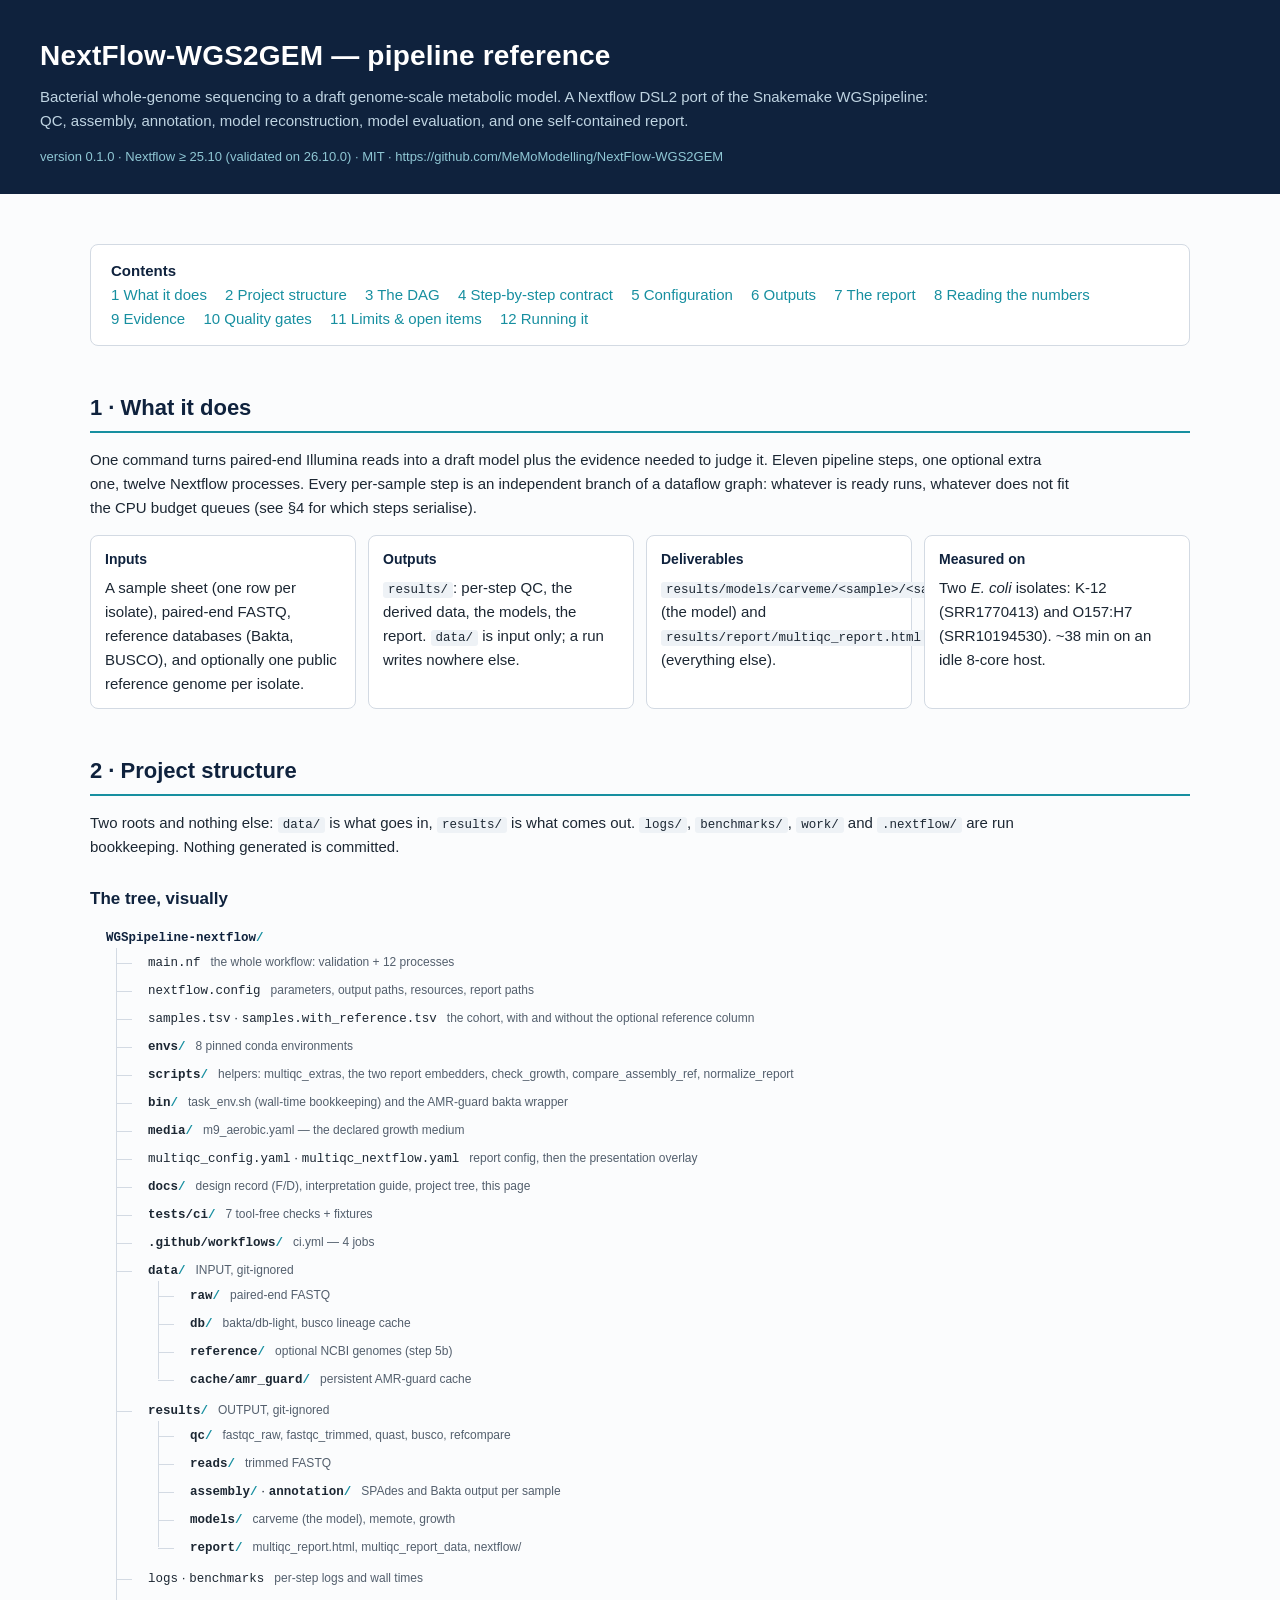
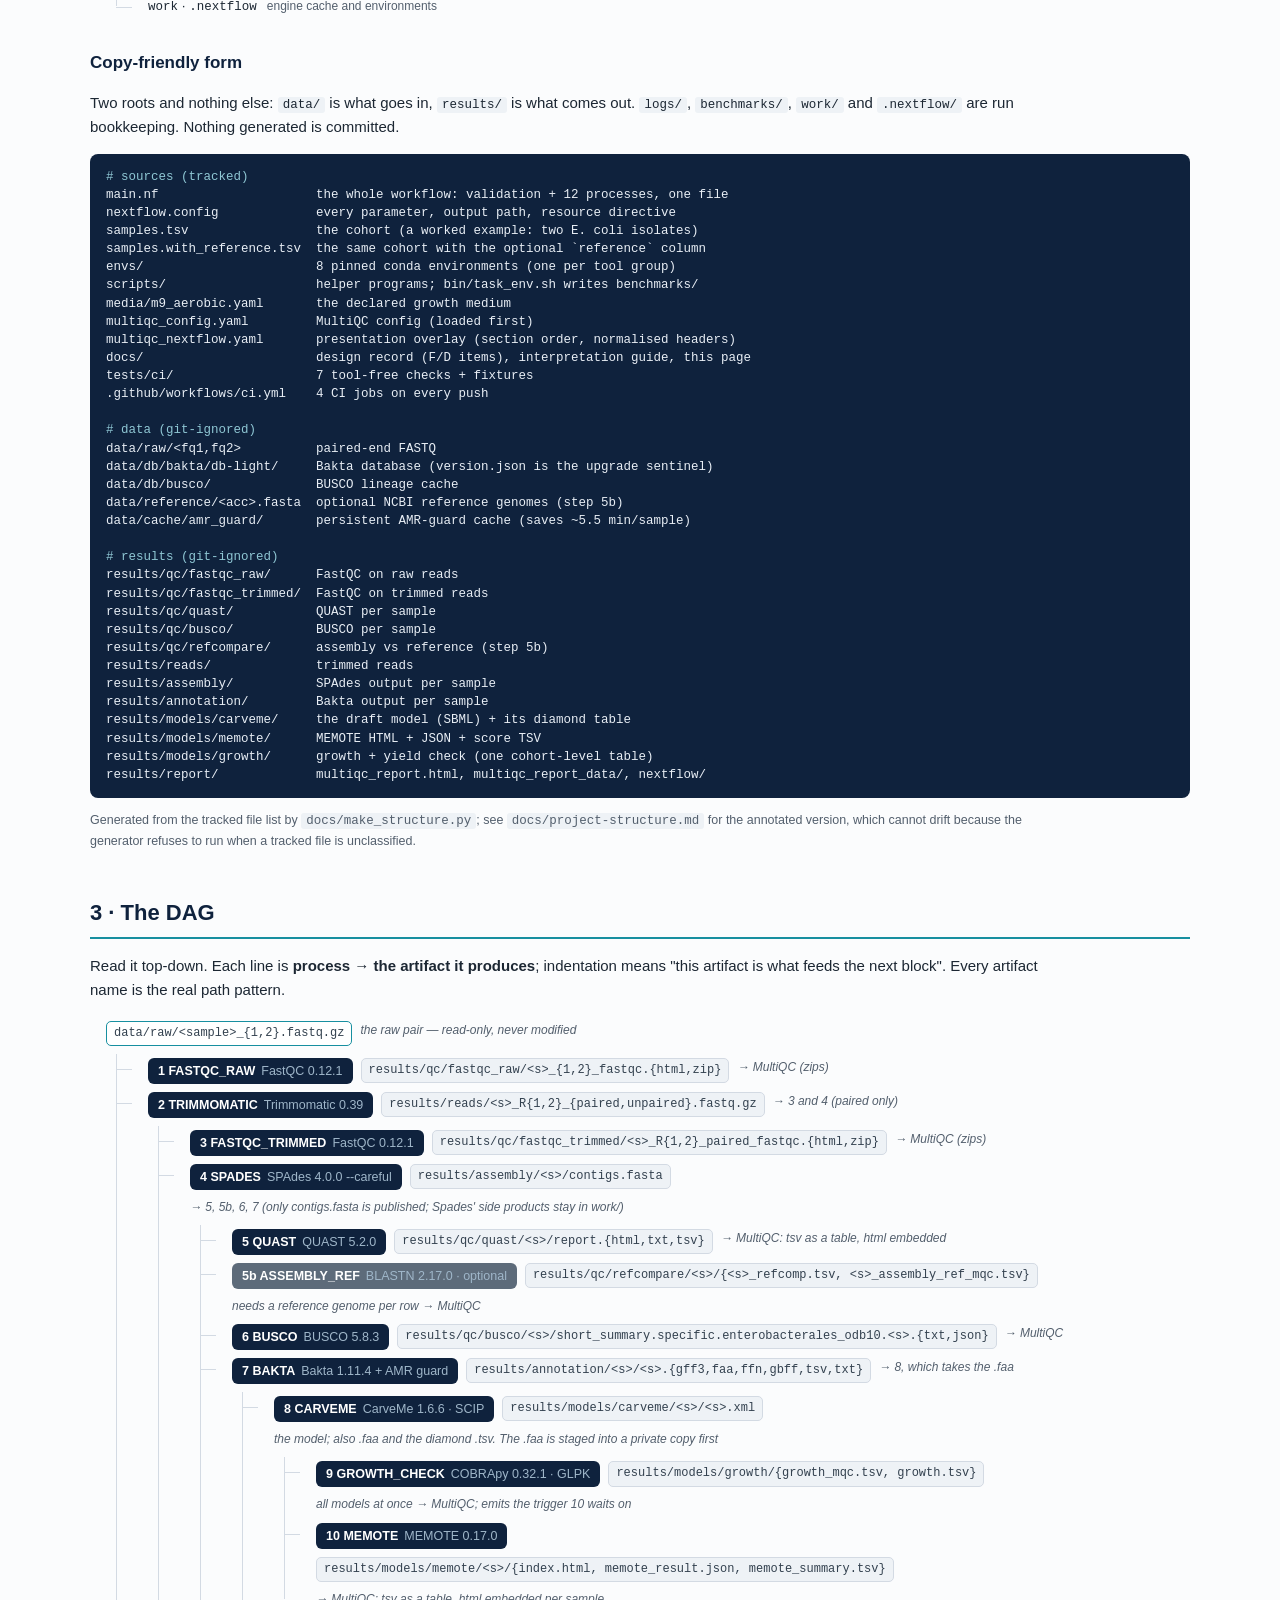
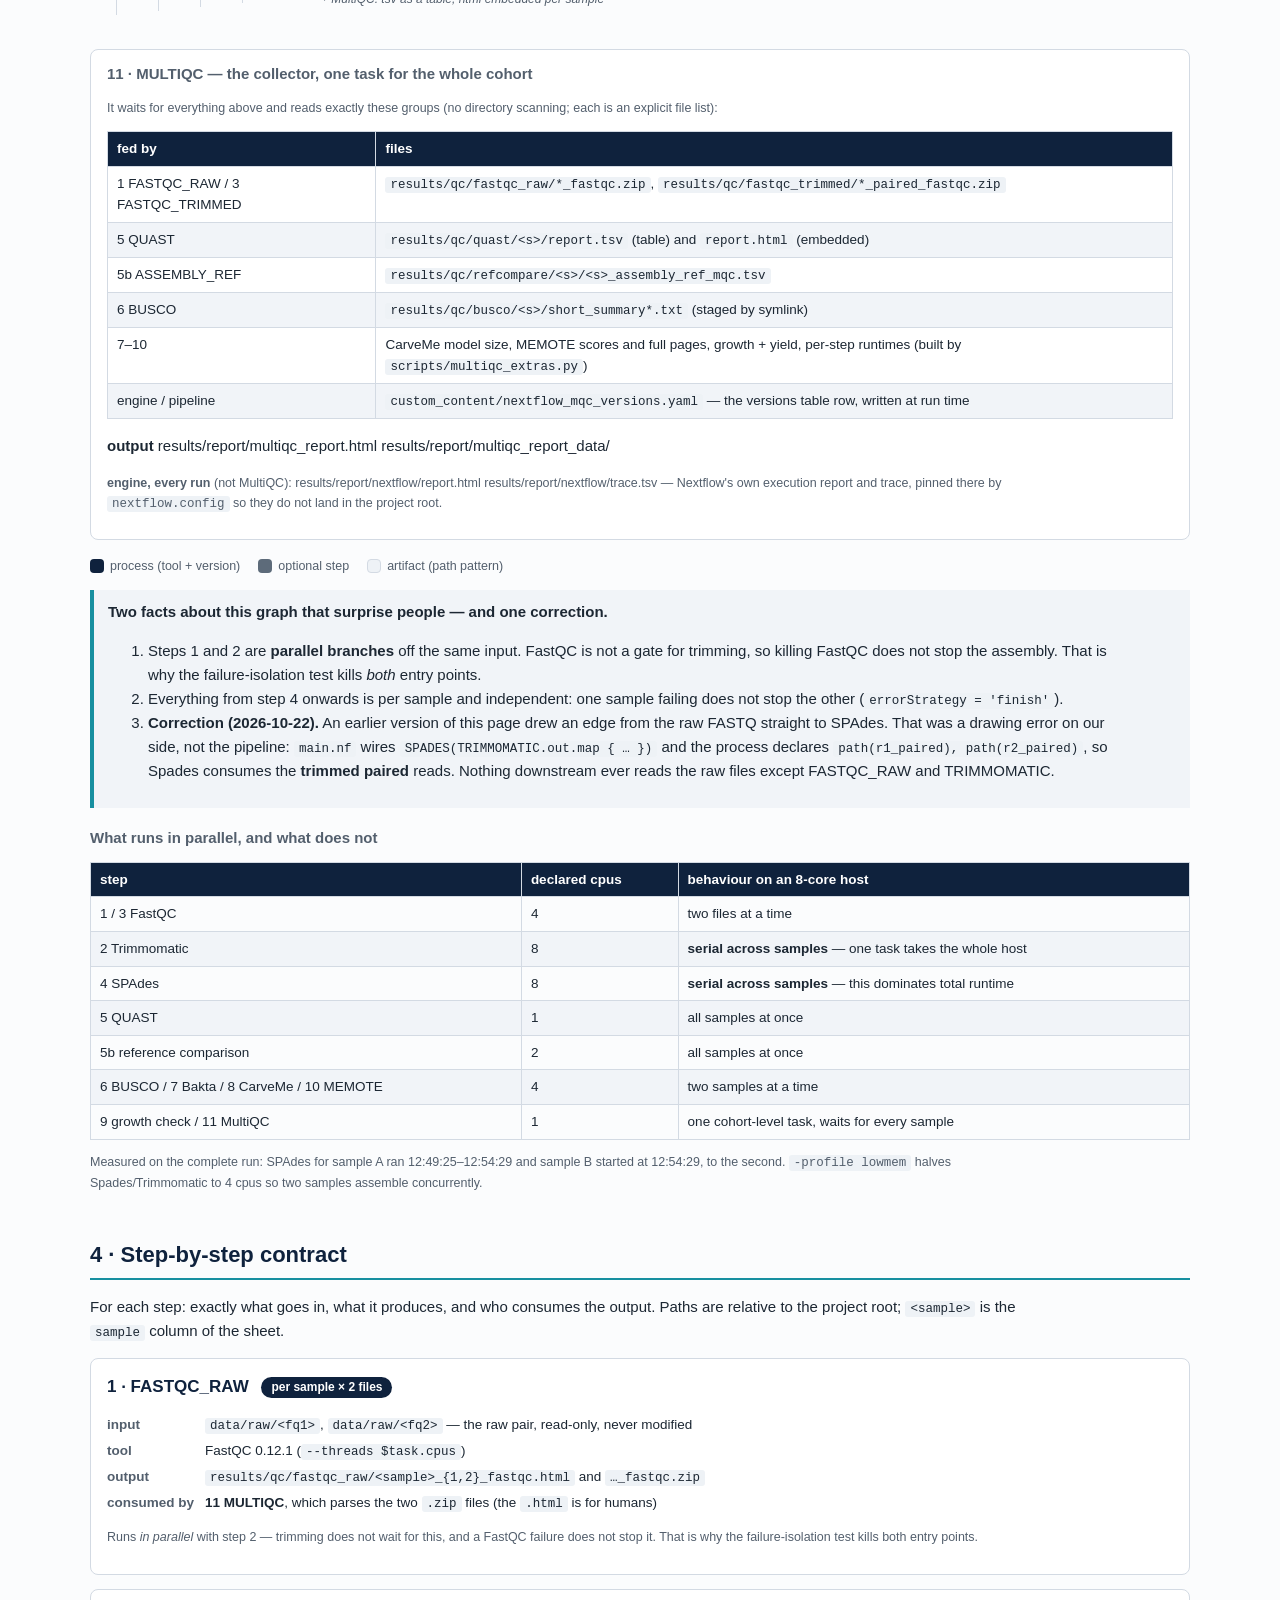
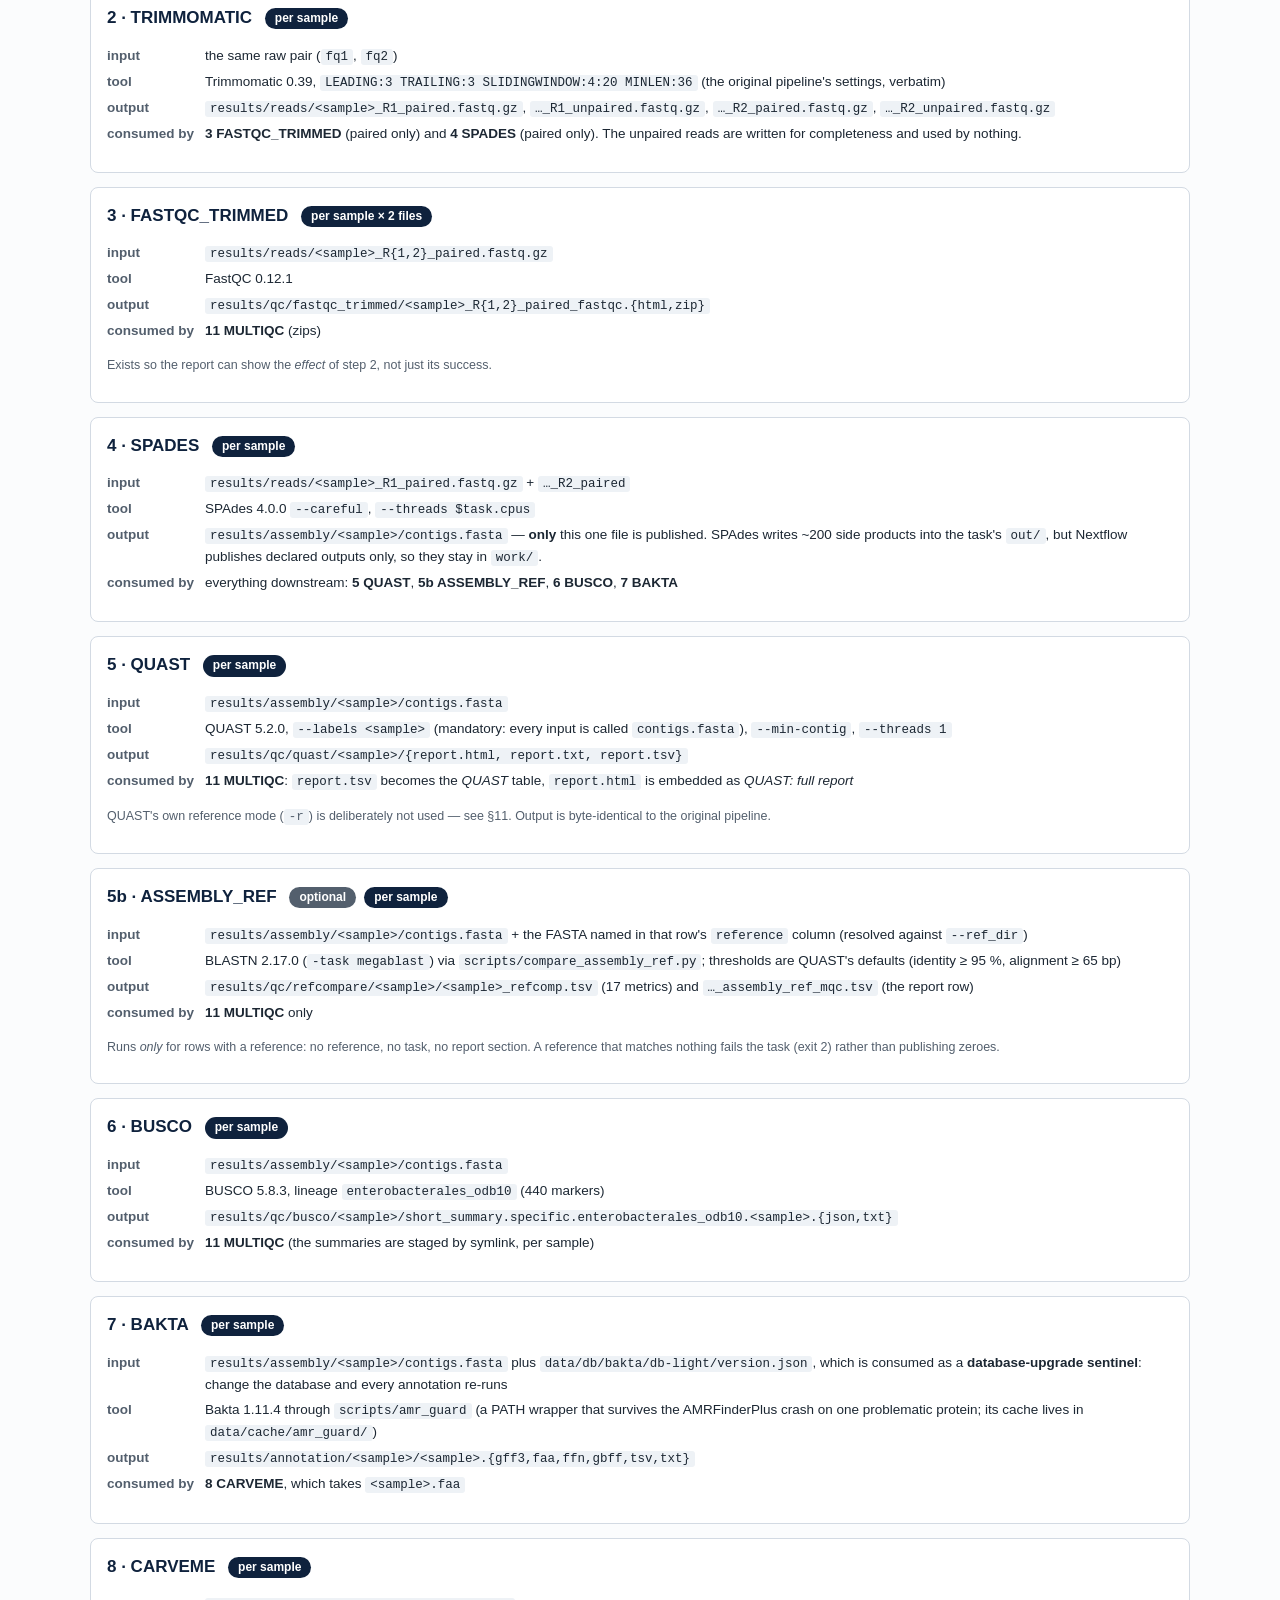
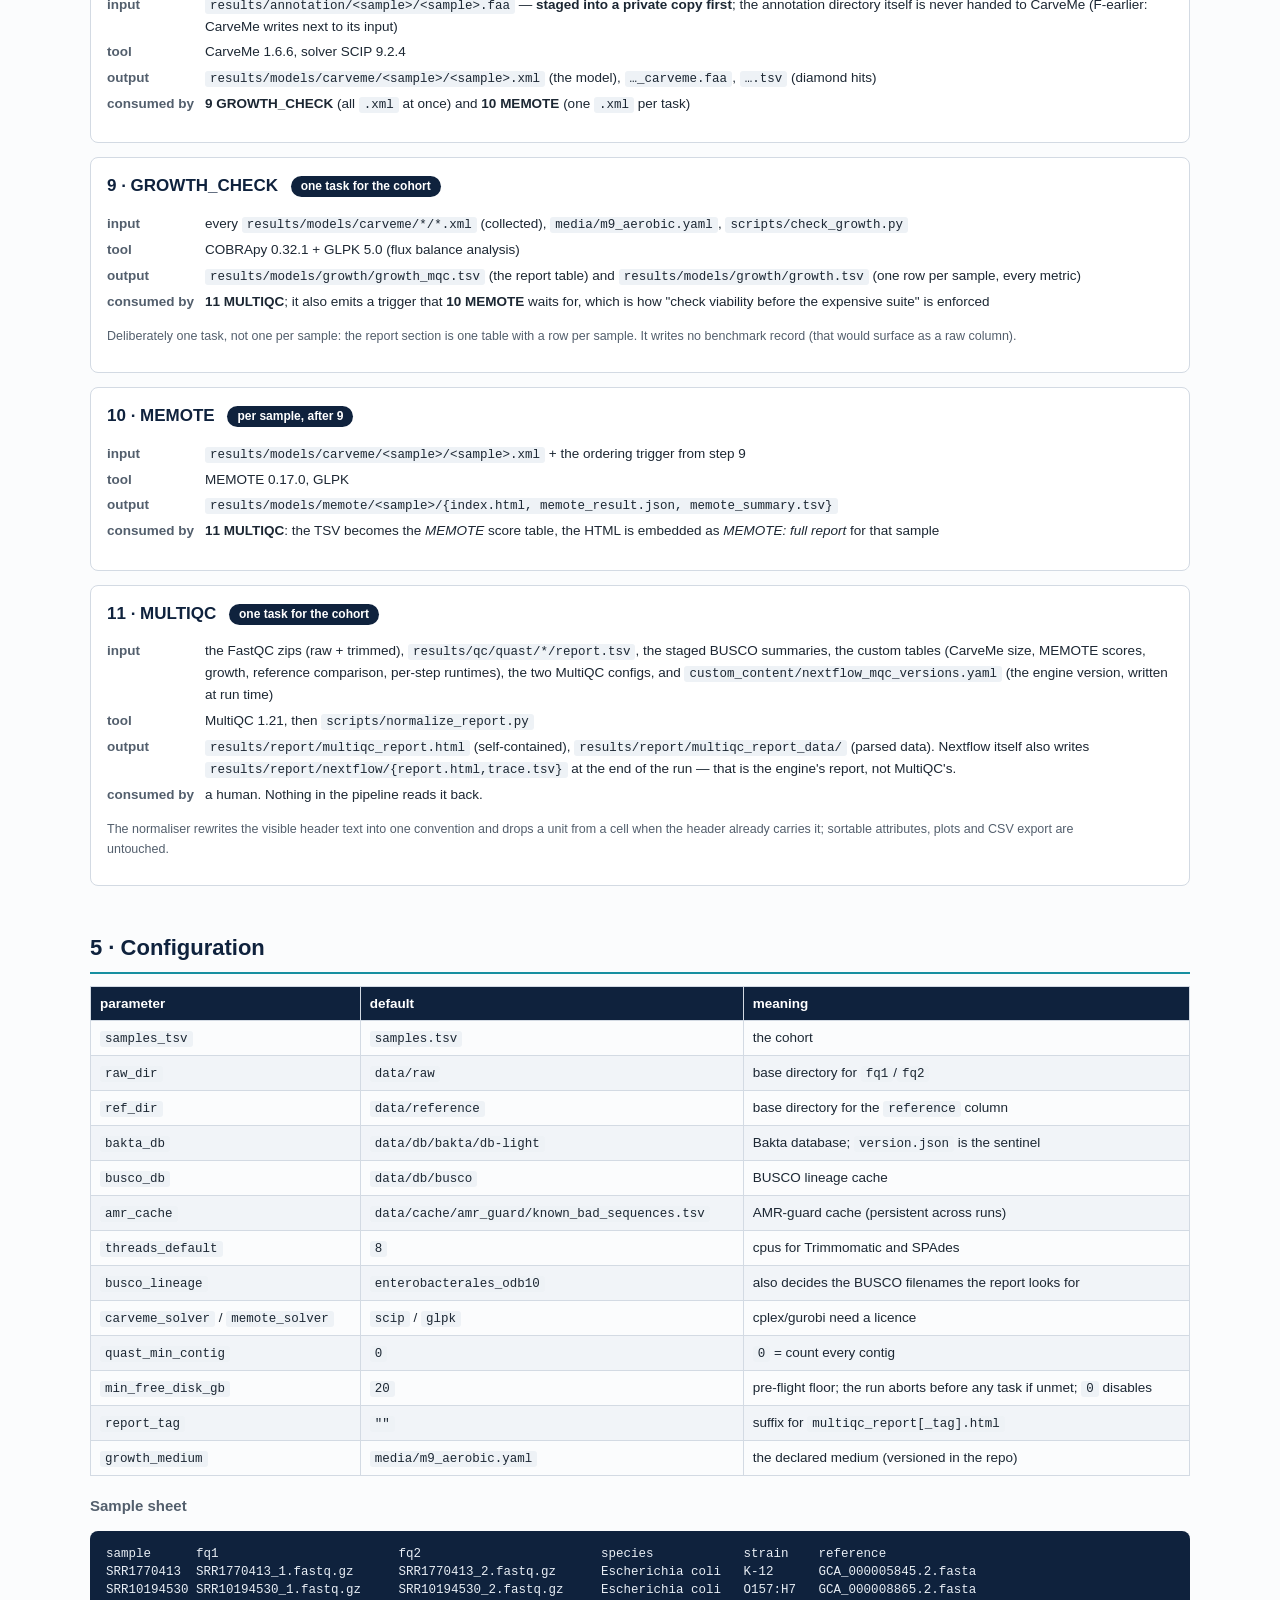
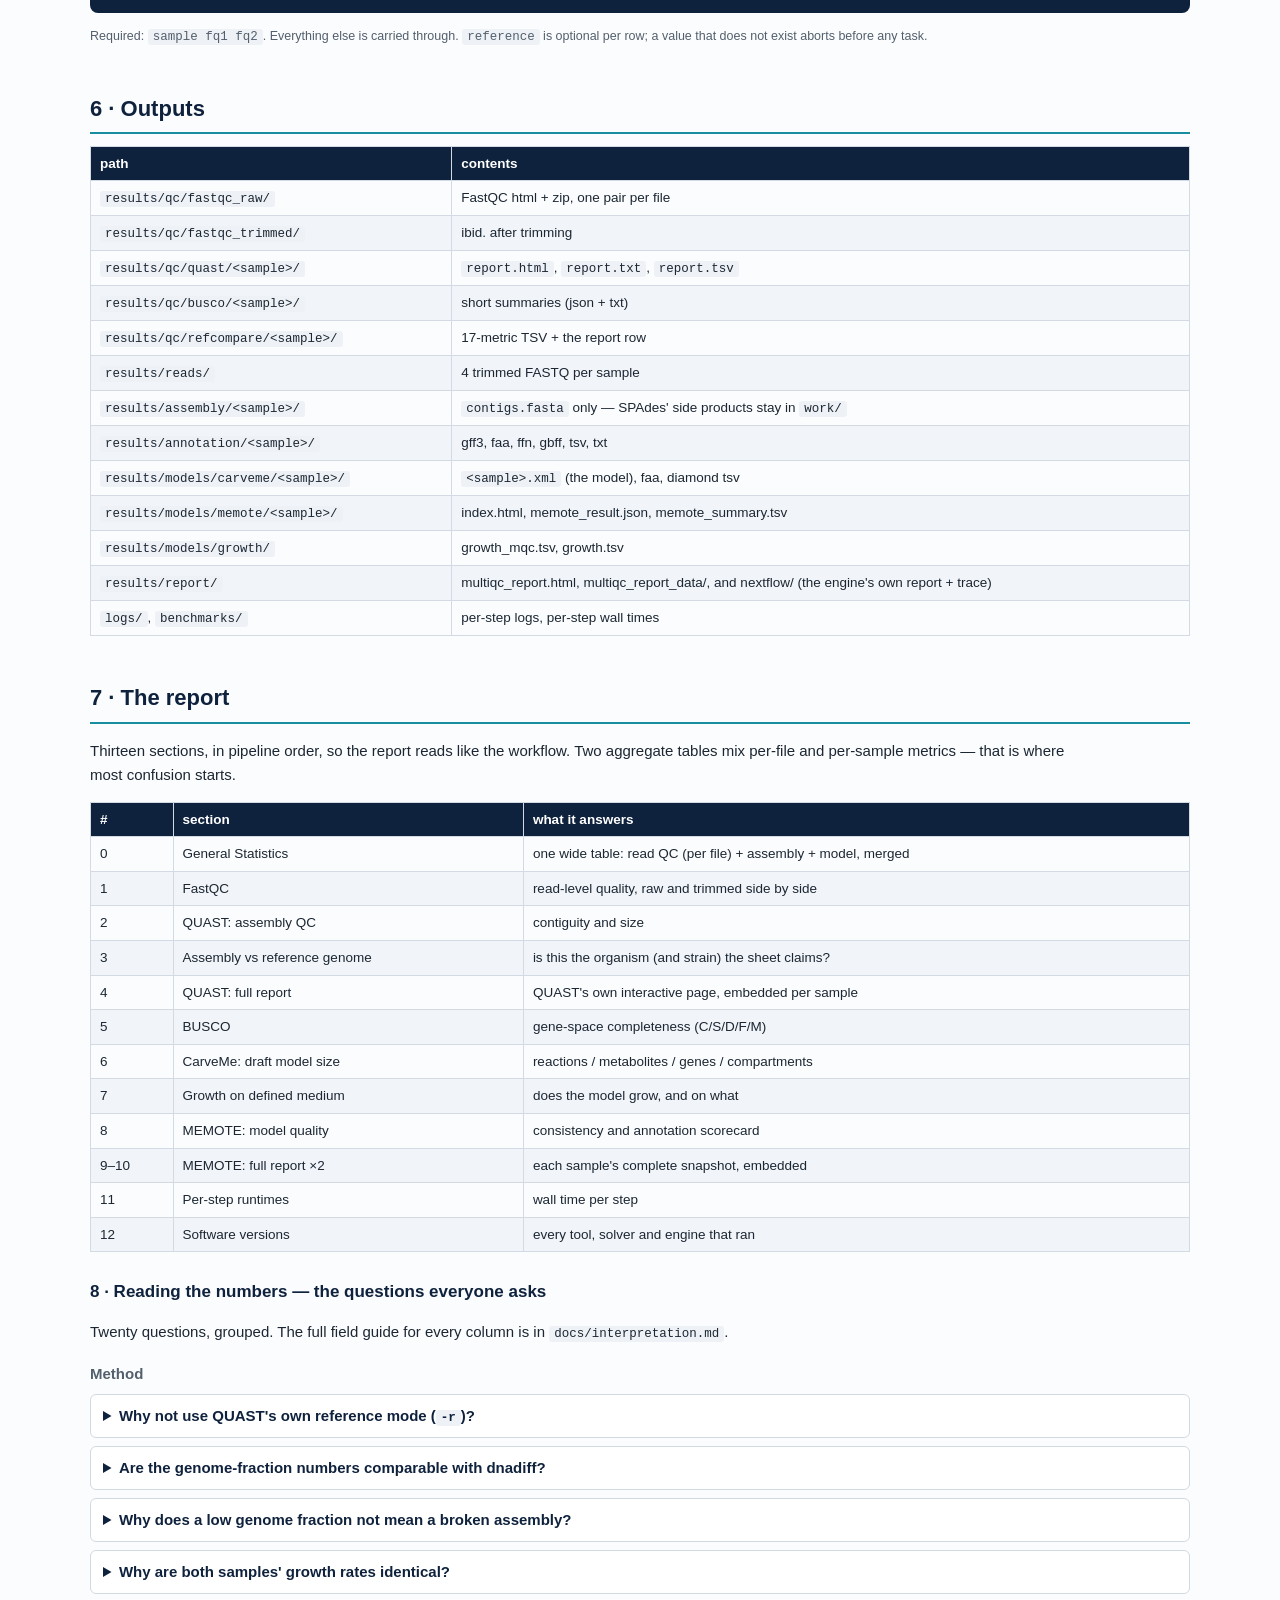
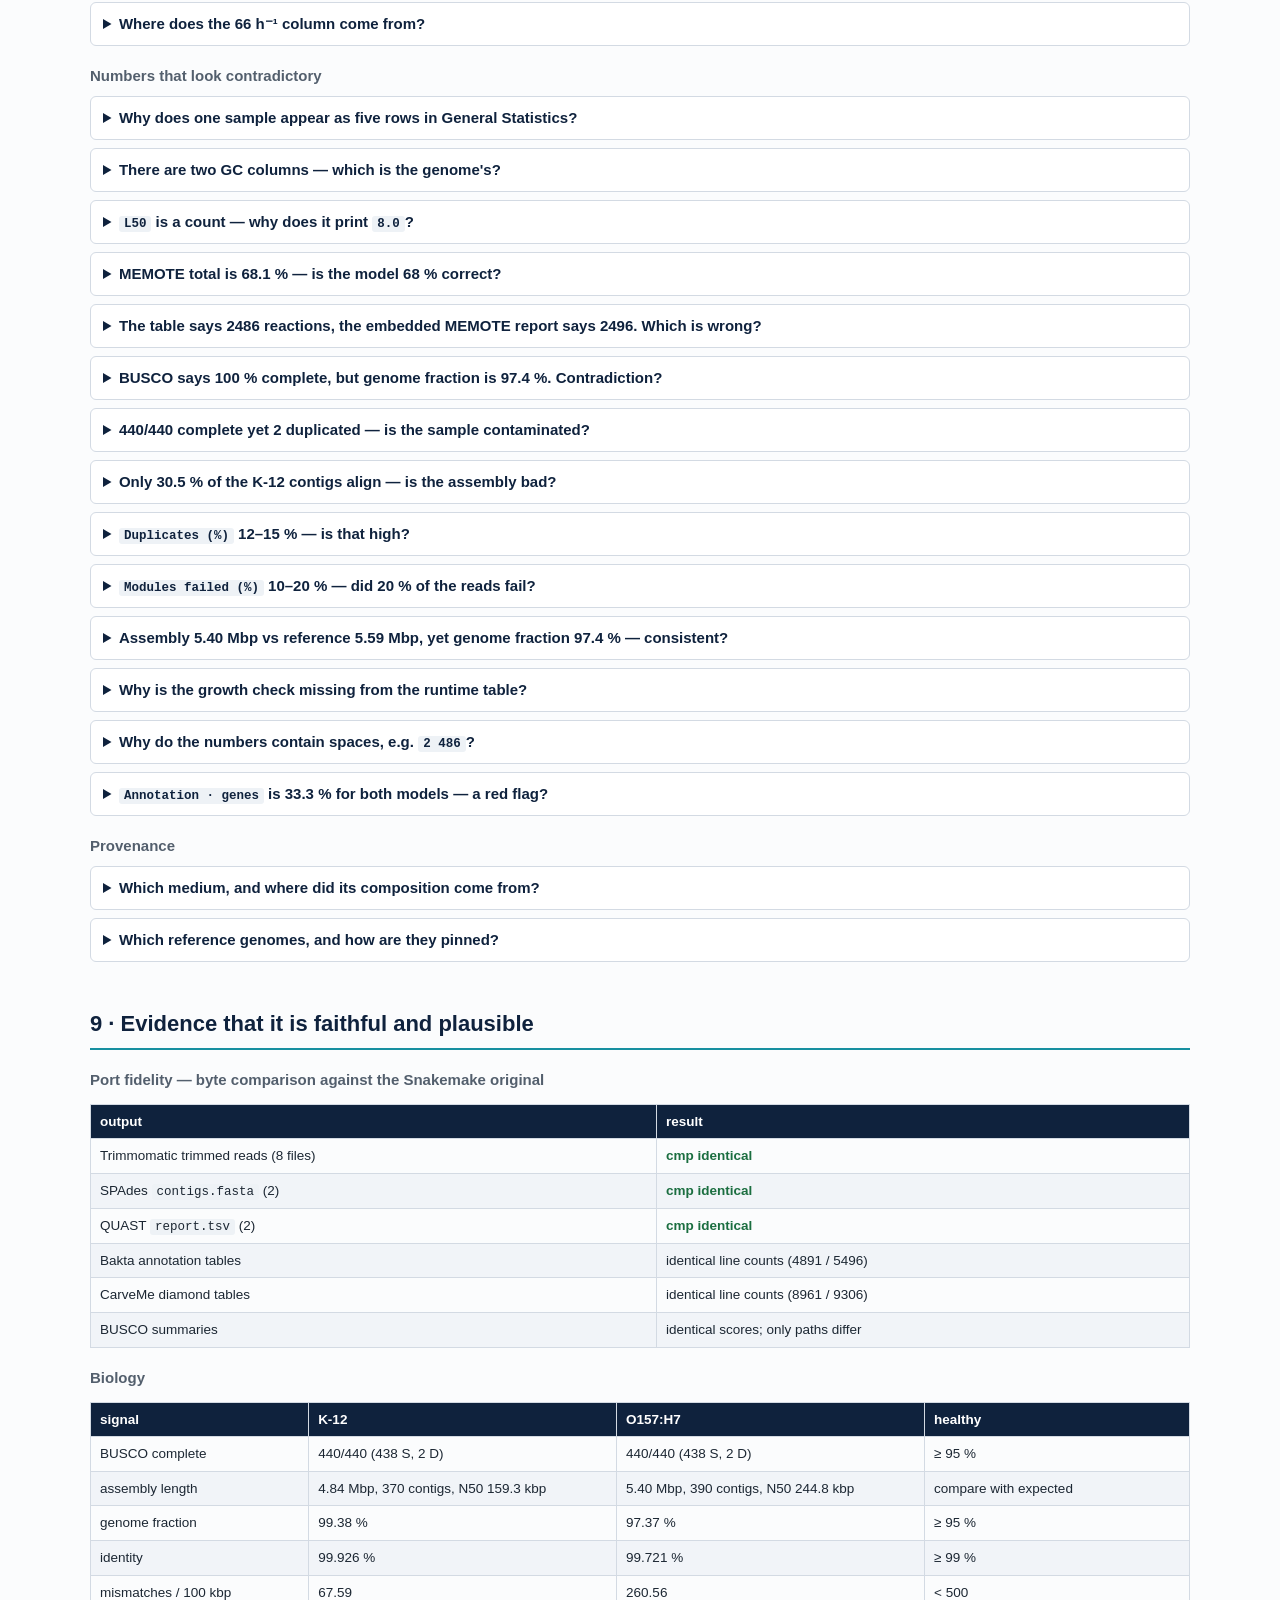
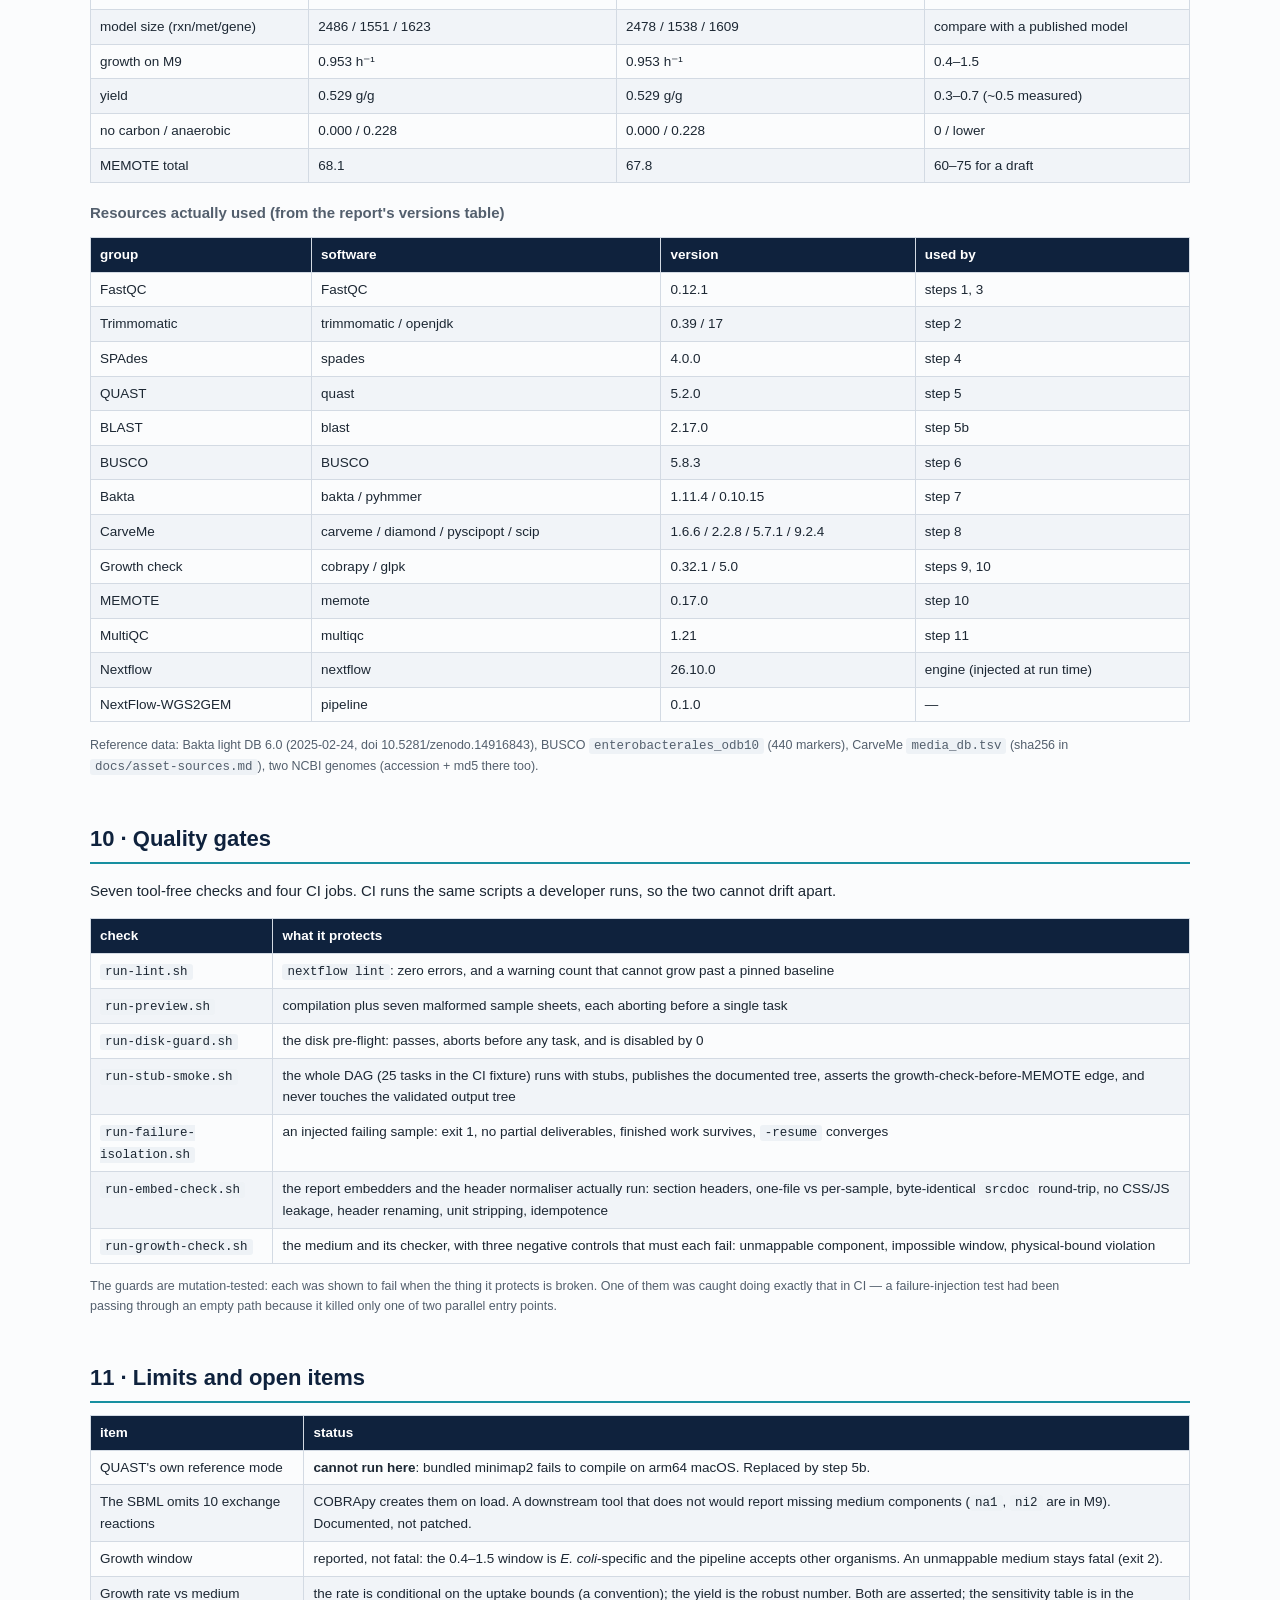
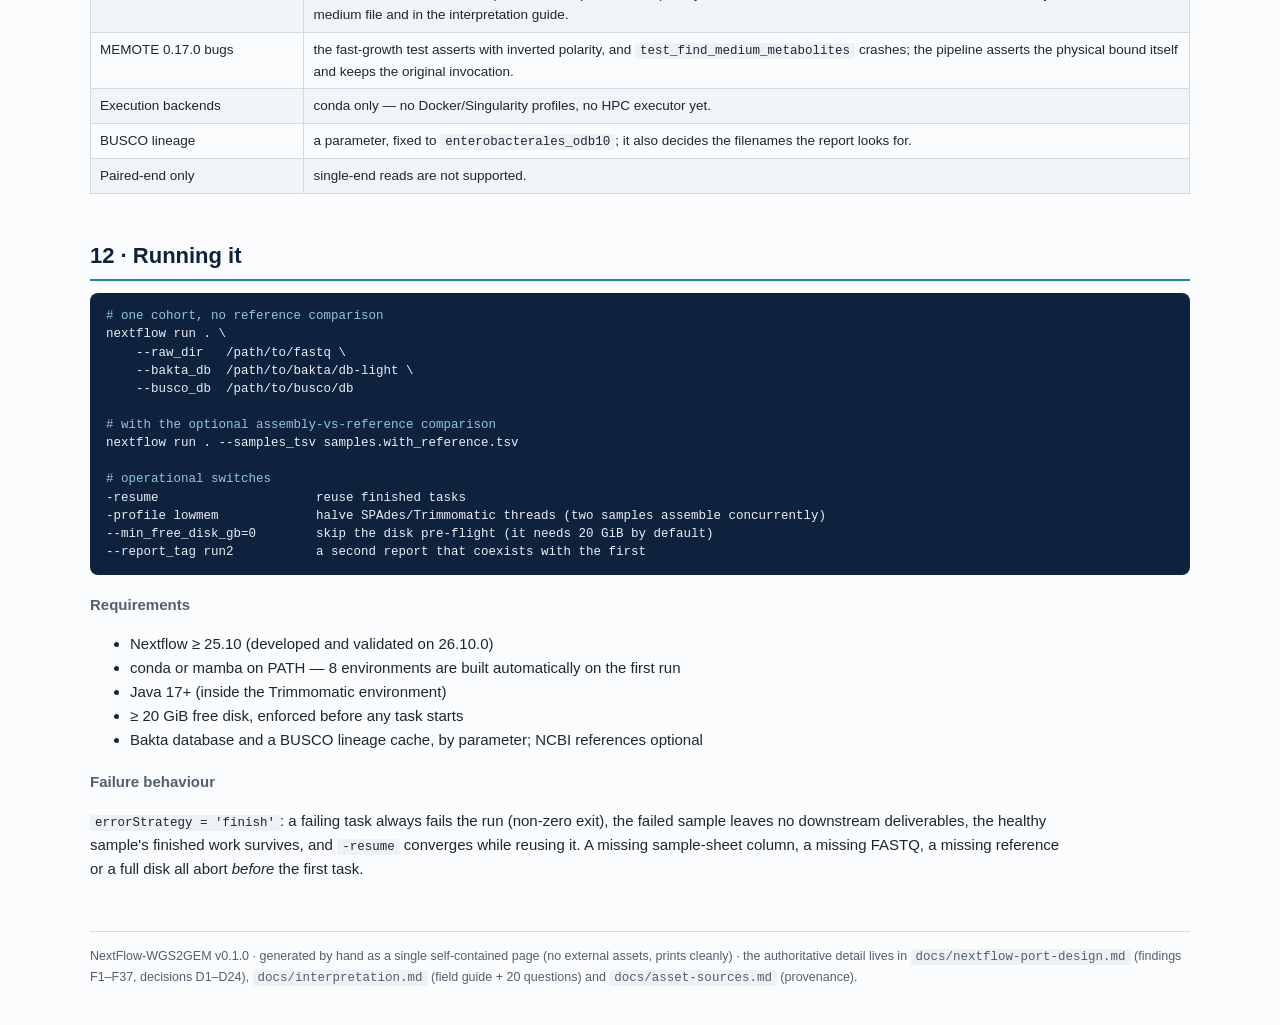
==== commit b9d8fa96: "Correct the pipeline diagram, add a visual tree, and audit the page The diagram had an edge from the" ====
--- a/docs/pipeline-summary.html
+++ b/docs/pipeline-summary.html
@@ -58,6 +58,37 @@
   footer { border-top:1px solid var(--line); margin-top:50px; padding-top:14px;
            color:var(--grey); font-size:12.5px; }
   @media print { body { background:#fff; } nav { display:none; } pre { background:#f4f6f8; color:#111; } }
+
+  /* --- tree / DAG (pure CSS, no absolute positioning) --- */
+  .tree, .dag { list-style:none; margin:10px 0 6px; padding-left:0; font-size:13.5px; }
+  .tree ul, .dag ul { list-style:none; margin:0; padding-left:26px; position:relative; }
+  .tree ul::before, .dag ul::before {
+    content:""; position:absolute; left:10px; top:0; bottom:14px; border-left:1px solid var(--line);
+  }
+  .tree li, .dag li { position:relative; padding:3px 0 3px 16px; }
+  .tree ul > li::before, .dag ul > li::before {
+    content:""; position:absolute; left:-16px; top:15px; width:16px; border-top:1px solid var(--line);
+  }
+  .tree li .n { font-family:"SF Mono",Menlo,Consolas,monospace; font-size:12.5px; }
+  .tree li .d { color:var(--grey); font-size:12px; margin-left:10px; }
+  .tree > li > .n { font-weight:600; color:var(--navy); }
+  .tree li.dir > .n { font-weight:600; }
+  .tree li.dir > .n::after { content:"/"; color:var(--teal); }
+  .dag li { display:flex; align-items:flex-start; gap:8px; flex-wrap:wrap; padding:4px 0 4px 16px; }
+  .dag .p { background:var(--navy); color:#fff; border-radius:6px; padding:3px 10px;
+            font-size:12.5px; font-weight:600; white-space:nowrap; }
+  .dag .p.opt { background:#5d6b7a; }
+  .dag .p .v { font-weight:400; color:#9fb6c9; margin-left:6px; }
+  .dag .o { font-family:"SF Mono",Menlo,Consolas,monospace; font-size:12px; color:#33414f;
+            background:#eef2f6; border:1px solid var(--line); border-radius:5px; padding:2px 7px; }
+  .dag .o .u { color:var(--grey); }
+  .dag .in > .o { background:#fff; border-color:var(--teal); }
+  .dag .why { color:var(--grey); font-size:12px; font-style:italic; }
+  .collector { border:1px solid var(--line); border-radius:8px; background:#fff; padding:12px 16px; margin:16px 0; }
+  .collector h4 { margin:0 0 8px; }
+  .legend { display:flex; gap:18px; flex-wrap:wrap; font-size:12.5px; color:var(--grey); margin:8px 0 0; }
+  .legend span { display:inline-flex; align-items:center; gap:6px; }
+  .swatch { width:14px; height:14px; border-radius:4px; display:inline-block; }
 </style>
 </head>
 <body>
@@ -110,6 +141,50 @@
 comes out. <code>logs/</code>, <code>benchmarks/</code>, <code>work/</code> and
 <code>.nextflow/</code> are run bookkeeping. Nothing generated is committed.</p>
 
+<h3>The tree, visually</h3>
+<ul class="tree">
+  <li class="dir"><span class="n">WGSpipeline-nextflow</span>
+    <ul>
+      <li><span class="n">main.nf</span><span class="d">the whole workflow: validation + 12 processes</span></li>
+      <li><span class="n">nextflow.config</span><span class="d">parameters, output paths, resources, report paths</span></li>
+      <li><span class="n">samples.tsv</span> · <span class="n">samples.with_reference.tsv</span><span class="d">the cohort, with and without the optional reference column</span></li>
+      <li class="dir"><span class="n">envs</span><span class="d">8 pinned conda environments</span></li>
+      <li class="dir"><span class="n">scripts</span><span class="d">helpers: multiqc_extras, the two report embedders, check_growth, compare_assembly_ref, normalize_report</span></li>
+      <li class="dir"><span class="n">bin</span><span class="d">task_env.sh (wall-time bookkeeping) and the AMR-guard bakta wrapper</span></li>
+      <li class="dir"><span class="n">media</span><span class="d">m9_aerobic.yaml — the declared growth medium</span></li>
+      <li><span class="n">multiqc_config.yaml</span> · <span class="n">multiqc_nextflow.yaml</span><span class="d">report config, then the presentation overlay</span></li>
+      <li class="dir"><span class="n">docs</span><span class="d">design record (F/D), interpretation guide, project tree, this page</span></li>
+      <li class="dir"><span class="n">tests/ci</span><span class="d">7 tool-free checks + fixtures</span></li>
+      <li class="dir"><span class="n">.github/workflows</span><span class="d">ci.yml — 4 jobs</span></li>
+      <li class="dir"><span class="n">data</span><span class="d">INPUT, git-ignored</span>
+        <ul>
+          <li class="dir"><span class="n">raw</span><span class="d">paired-end FASTQ</span></li>
+          <li class="dir"><span class="n">db</span><span class="d">bakta/db-light, busco lineage cache</span></li>
+          <li class="dir"><span class="n">reference</span><span class="d">optional NCBI genomes (step 5b)</span></li>
+          <li class="dir"><span class="n">cache/amr_guard</span><span class="d">persistent AMR-guard cache</span></li>
+        </ul>
+      </li>
+      <li class="dir"><span class="n">results</span><span class="d">OUTPUT, git-ignored</span>
+        <ul>
+          <li class="dir"><span class="n">qc</span><span class="d">fastqc_raw, fastqc_trimmed, quast, busco, refcompare</span></li>
+          <li class="dir"><span class="n">reads</span><span class="d">trimmed FASTQ</span></li>
+          <li class="dir"><span class="n">assembly</span> · <span class="n">annotation</span><span class="d">SPAdes and Bakta output per sample</span></li>
+          <li class="dir"><span class="n">models</span><span class="d">carveme (the model), memote, growth</span></li>
+          <li class="dir"><span class="n">report</span><span class="d">multiqc_report.html, multiqc_report_data, nextflow/</span></li>
+        </ul>
+      </li>
+      <li><span class="n">logs</span> · <span class="n">benchmarks</span><span class="d">per-step logs and wall times</span></li>
+      <li><span class="n">work</span> · <span class="n">.nextflow</span><span class="d">engine cache and environments</span></li>
+    </ul>
+  </li>
+</ul>
+
+<h3>Copy-friendly form</h3>
+
+<p>Two roots and nothing else: <code>data/</code> is what goes in, <code>results/</code> is what
+comes out. <code>logs/</code>, <code>benchmarks/</code>, <code>work/</code> and
+<code>.nextflow/</code> are run bookkeeping. Nothing generated is committed.</p>
+
 <pre><span class="c"># sources (tracked)</span>
 main.nf                     the whole workflow: validation + 12 processes, one file
 nextflow.config             every parameter, output path, resource directive
@@ -150,48 +225,105 @@
 generator refuses to run when a tracked file is unclassified.</p>
 
 <h2 id="dag">3 · The DAG</h2>
-<pre>                                    ┌──────────────┐
-  data/raw/&lt;sample&gt;_{1,2}.fastq.gz ─┤ 1 FASTQC_RAW │──html+zip──────────────┐
-                │                   └──────────────┘                        │
-                │                   ┌──────────────┐                        │
-                ├───────────────────┤2 TRIMMOMATIC │──paired reads──┐       │
-                │                   └──────────────┘                │       │
-                │                                                   ▼       │
-                │                                   ┌───────────────────┐   │
-                │                                   │3 FASTQC_TRIMMED   │───┤
-                │                                   └───────────────────┘   │
-                │                                                   │       │
-                │                                                   ▼       │
-                │                                   ┌───────────────────┐   │
-                └────(the raw pair, unchanged)─────►│ 4 SPADES          │   │
-                                                    └─────────┬─────────┘   │
-                            contigs.fasta ┌───────────────────┼─────────────┤
-                                          ▼                   ▼             ▼
-                                  ┌──────────────┐   ┌──────────────┐  ┌──────────────┐
-                                  │ 5 QUAST      │   │ 6 BUSCO      │  │ 7 BAKTA      │
-                                  └──────┬───────┘   └──────┬───────┘  └──────┬───────┘
-                                         │                  │                 │ .faa
-                                  ┌──────┴───────┐          │                 ▼
-                                  │ 5b ASSEMBLY_ │          │        ┌──────────────┐
-                                  │    REF (opt) │          │        │ 8 CARVEME    │
-                                  └──────┬───────┘          │        └──────┬───────┘
-                                         │                  │               │ .xml
-                                         │                  │      ┌────────┴────────┐
-                                         │                  │      ▼                 ▼
-                                         │                  │ ┌──────────┐   ┌──────────────┐
-                                         │                  │ │9 GROWTH  │   │10 MEMOTE     │
-                                         │                  │ │  CHECK   │   │ (after 9)    │
-                                         │                  │ └────┬─────┘   └──────┬───────┘
-                                         ▼                  ▼      ▼                ▼
-                                  ┌───────────────────────────────────────────────────────┐
-                                  │ 11 MULTIQC  → results/report/multiqc_report.html       │
-                                  └───────────────────────────────────────────────────────┘</pre>
-
-<div class="note"><b>Two facts about this graph that surprise people.</b>
-First, steps 1 and 2 are <i>parallel</i> branches off the same input: FastQC is not a gate for
-trimming, so killing FastQC does not stop the assembly. Second, everything from step 4 onwards is
-per sample and independent — one sample failing does not stop the other
-(<code>errorStrategy = 'finish'</code>).</div>
+<p>Read it top-down. Each line is <b>process → the artifact it produces</b>; indentation means
+"this artifact is what feeds the next block". Every artifact name is the real path pattern.</p>
+
+<ul class="dag">
+  <li class="in"><span class="o">data/raw/&lt;sample&gt;_{1,2}.fastq.gz</span>
+      <span class="why">the raw pair — read-only, never modified</span>
+    <ul>
+      <li><span class="p">1 FASTQC_RAW<span class="v">FastQC 0.12.1</span></span>
+          <span class="o">results/qc/fastqc_raw/&lt;s&gt;_{1,2}_fastqc.{html,zip}</span>
+          <span class="why">→ MultiQC (zips)</span></li>
+      <li><span class="p">2 TRIMMOMATIC<span class="v">Trimmomatic 0.39</span></span>
+          <span class="o">results/reads/&lt;s&gt;_R{1,2}_{paired,unpaired}.fastq.gz</span>
+          <span class="why">→ 3 and 4 (paired only)</span>
+        <ul>
+          <li><span class="p">3 FASTQC_TRIMMED<span class="v">FastQC 0.12.1</span></span>
+              <span class="o">results/qc/fastqc_trimmed/&lt;s&gt;_R{1,2}_paired_fastqc.{html,zip}</span>
+              <span class="why">→ MultiQC (zips)</span></li>
+          <li><span class="p">4 SPADES<span class="v">SPAdes 4.0.0 --careful</span></span>
+              <span class="o">results/assembly/&lt;s&gt;/contigs.fasta</span>
+              <span class="why">→ 5, 5b, 6, 7 (only contigs.fasta is published; Spades' side products stay in work/)</span>
+            <ul>
+              <li><span class="p">5 QUAST<span class="v">QUAST 5.2.0</span></span>
+                  <span class="o">results/qc/quast/&lt;s&gt;/report.{html,txt,tsv}</span>
+                  <span class="why">→ MultiQC: tsv as a table, html embedded</span></li>
+              <li><span class="p opt">5b ASSEMBLY_REF<span class="v">BLASTN 2.17.0 · optional</span></span>
+                  <span class="o">results/qc/refcompare/&lt;s&gt;/{&lt;s&gt;_refcomp.tsv, &lt;s&gt;_assembly_ref_mqc.tsv}</span>
+                  <span class="why">needs a reference genome per row → MultiQC</span></li>
+              <li><span class="p">6 BUSCO<span class="v">BUSCO 5.8.3</span></span>
+                  <span class="o">results/qc/busco/&lt;s&gt;/short_summary.specific.enterobacterales_odb10.&lt;s&gt;.{txt,json}</span>
+                  <span class="why">→ MultiQC</span></li>
+              <li><span class="p">7 BAKTA<span class="v">Bakta 1.11.4 + AMR guard</span></span>
+                  <span class="o">results/annotation/&lt;s&gt;/&lt;s&gt;.{gff3,faa,ffn,gbff,tsv,txt}</span>
+                  <span class="why">→ 8, which takes the .faa</span>
+                <ul>
+                  <li><span class="p">8 CARVEME<span class="v">CarveMe 1.6.6 · SCIP</span></span>
+                      <span class="o">results/models/carveme/&lt;s&gt;/&lt;s&gt;.xml</span>
+                      <span class="why">the model; also .faa and the diamond .tsv. The .faa is staged into a private copy first</span>
+                    <ul>
+                      <li><span class="p">9 GROWTH_CHECK<span class="v">COBRApy 0.32.1 · GLPK</span></span>
+                          <span class="o">results/models/growth/{growth_mqc.tsv, growth.tsv}</span>
+                          <span class="why">all models at once → MultiQC; emits the trigger 10 waits on</span></li>
+                      <li><span class="p">10 MEMOTE<span class="v">MEMOTE 0.17.0</span></span>
+                          <span class="o">results/models/memote/&lt;s&gt;/{index.html, memote_result.json, memote_summary.tsv}</span>
+                          <span class="why">→ MultiQC: tsv as a table, html embedded per sample</span></li>
+                    </ul>
+                  </li>
+                </ul>
+              </li>
+            </ul>
+          </li>
+        </ul>
+      </li>
+    </ul>
+  </li>
+</ul>
+
+<div class="collector">
+  <h4>11 · MULTIQC — the collector, one task for the whole cohort</h4>
+  <p class="small">It waits for everything above and reads exactly these groups (no directory
+  scanning; each is an explicit file list):</p>
+  <table>
+    <thead><tr><th>fed by</th><th>files</th></tr></thead>
+    <tbody>
+      <tr><td>1 FASTQC_RAW / 3 FASTQC_TRIMMED</td><td><code>results/qc/fastqc_raw/*_fastqc.zip</code>, <code>results/qc/fastqc_trimmed/*_paired_fastqc.zip</code></td></tr>
+      <tr><td>5 QUAST</td><td><code>results/qc/quast/&lt;s&gt;/report.tsv</code> (table) and <code>report.html</code> (embedded)</td></tr>
+      <tr><td>5b ASSEMBLY_REF</td><td><code>results/qc/refcompare/&lt;s&gt;/&lt;s&gt;_assembly_ref_mqc.tsv</code></td></tr>
+      <tr><td>6 BUSCO</td><td><code>results/qc/busco/&lt;s&gt;/short_summary*.txt</code> (staged by symlink)</td></tr>
+      <tr><td>7–10</td><td>CarveMe model size, MEMOTE scores and full pages, growth + yield, per-step runtimes (built by <code>scripts/multiqc_extras.py</code>)</td></tr>
+      <tr><td>engine / pipeline</td><td><code>custom_content/nextflow_mqc_versions.yaml</code> — the versions table row, written at run time</td></tr>
+    </tbody>
+  </table>
+  <p><b>output</b> <span class="o">results/report/multiqc_report.html</span>
+     <span class="o">results/report/multiqc_report_data/</span>
+</p>
+  <p class="small"><b>engine, every run</b> (not MultiQC): <span class="o">results/report/nextflow/report.html</span>
+     <span class="o">results/report/nextflow/trace.tsv</span> — Nextflow's own execution report and trace,
+     pinned there by <code>nextflow.config</code> so they do not land in the project root.</p>
+</div>
+
+<p class="legend">
+  <span><span class="swatch" style="background:#0f223d"></span> process (tool + version)</span>
+  <span><span class="swatch" style="background:#5d6b7a"></span> optional step</span>
+  <span><span class="swatch" style="background:#eef2f6;border:1px solid #d3dae3"></span> artifact (path pattern)</span>
+</p>
+
+<div class="note"><b>Two facts about this graph that surprise people — and one correction.</b>
+<ol>
+  <li>Steps 1 and 2 are <b>parallel branches</b> off the same input. FastQC is not a gate for
+      trimming, so killing FastQC does not stop the assembly. That is why the failure-isolation
+      test kills <i>both</i> entry points.</li>
+  <li>Everything from step 4 onwards is per sample and independent: one sample failing does not
+      stop the other (<code>errorStrategy = 'finish'</code>).</li>
+  <li><b>Correction (2026-10-22).</b> An earlier version of this page drew an edge from the raw
+      FASTQ straight to SPAdes. That was a drawing error on our side, not the pipeline:
+      <code>main.nf</code> wires <code>SPADES(TRIMMOMATIC.out.map { … })</code> and the process
+      declares <code>path(r1_paired), path(r2_paired)</code>, so Spades consumes the
+      <b>trimmed paired</b> reads. Nothing downstream ever reads the raw files except
+      FASTQC_RAW and TRIMMOMATIC.</li>
+</ol></div>
 
 <h4>What runs in parallel, and what does not</h4>
 <table>
@@ -259,8 +391,9 @@
 <dl class="io">
   <dt>input</dt><dd><code>results/reads/&lt;sample&gt;_R1_paired.fastq.gz</code> + <code>…_R2_paired</code></dd>
   <dt>tool</dt><dd>SPAdes 4.0.0 <code>--careful</code>, <code>--threads $task.cpus</code></dd>
-  <dt>output</dt><dd><code>results/assembly/&lt;sample&gt;/contigs.fasta</code> plus SPAdes' own side
-    products (the whole task directory is published)</dd>
+  <dt>output</dt><dd><code>results/assembly/&lt;sample&gt;/contigs.fasta</code> — <b>only</b> this one file is
+    published. SPAdes writes ~200 side products into the task's <code>out/</code>, but Nextflow
+    publishes declared outputs only, so they stay in <code>work/</code>.</dd>
   <dt>consumed by</dt><dd>everything downstream: <b>5 QUAST</b>, <b>5b ASSEMBLY_REF</b>,
     <b>6 BUSCO</b>, <b>7 BAKTA</b></dd>
 </dl>
@@ -289,7 +422,7 @@
     <code>scripts/compare_assembly_ref.py</code>; thresholds are QUAST's defaults
     (identity ≥ 95 %, alignment ≥ 65 bp)</dd>
   <dt>output</dt><dd><code>results/qc/refcompare/&lt;sample&gt;/&lt;sample&gt;_refcomp.tsv</code>
-    (18 metrics) and <code>…_assembly_ref_mqc.tsv</code> (the report row)</dd>
+    (17 metrics) and <code>…_assembly_ref_mqc.tsv</code> (the report row)</dd>
   <dt>consumed by</dt><dd><b>11 MULTIQC</b> only</dd>
 </dl>
 <p class="small">Runs <i>only</i> for rows with a reference: no reference, no task, no report
@@ -371,8 +504,9 @@
     <code>custom_content/nextflow_mqc_versions.yaml</code> (the engine version, written at run time)</dd>
   <dt>tool</dt><dd>MultiQC 1.21, then <code>scripts/normalize_report.py</code></dd>
   <dt>output</dt><dd><code>results/report/multiqc_report.html</code> (self-contained),
-    <code>results/report/multiqc_report_data/</code> (parsed data), and Nextflow's own
-    <code>results/report/nextflow/{report.html,trace.tsv}</code></dd>
+    <code>results/report/multiqc_report_data/</code> (parsed data). Nextflow itself also writes
+    <code>results/report/nextflow/{report.html,trace.tsv}</code> at the end of the run — that is the
+    engine's report, not MultiQC's.</dd>
   <dt>consumed by</dt><dd>a human. Nothing in the pipeline reads it back.</dd>
 </dl>
 <p class="small">The normaliser rewrites the visible header text into one convention and drops a
@@ -414,14 +548,14 @@
 <tr><td><code>results/qc/fastqc_trimmed/</code></td><td>ibid. after trimming</td></tr>
 <tr><td><code>results/qc/quast/&lt;sample&gt;/</code></td><td><code>report.html</code>, <code>report.txt</code>, <code>report.tsv</code></td></tr>
 <tr><td><code>results/qc/busco/&lt;sample&gt;/</code></td><td>short summaries (json + txt)</td></tr>
-<tr><td><code>results/qc/refcompare/&lt;sample&gt;/</code></td><td>18-metric TSV + the report row</td></tr>
+<tr><td><code>results/qc/refcompare/&lt;sample&gt;/</code></td><td>17-metric TSV + the report row</td></tr>
 <tr><td><code>results/reads/</code></td><td>4 trimmed FASTQ per sample</td></tr>
-<tr><td><code>results/assembly/&lt;sample&gt;/</code></td><td><code>contigs.fasta</code> + SPAdes side products</td></tr>
+<tr><td><code>results/assembly/&lt;sample&gt;/</code></td><td><code>contigs.fasta</code> only — SPAdes' side products stay in <code>work/</code></td></tr>
 <tr><td><code>results/annotation/&lt;sample&gt;/</code></td><td>gff3, faa, ffn, gbff, tsv, txt</td></tr>
 <tr><td><code>results/models/carveme/&lt;sample&gt;/</code></td><td><code>&lt;sample&gt;.xml</code> (the model), faa, diamond tsv</td></tr>
 <tr><td><code>results/models/memote/&lt;sample&gt;/</code></td><td>index.html, memote_result.json, memote_summary.tsv</td></tr>
 <tr><td><code>results/models/growth/</code></td><td>growth_mqc.tsv, growth.tsv</td></tr>
-<tr><td><code>results/report/</code></td><td>multiqc_report.html, multiqc_report_data/, nextflow/</td></tr>
+<tr><td><code>results/report/</code></td><td>multiqc_report.html, multiqc_report_data/, and nextflow/ (the engine's own report + trace)</td></tr>
 <tr><td><code>logs/</code>, <code>benchmarks/</code></td><td>per-step logs, per-step wall times</td></tr>
 </tbody></table>
 
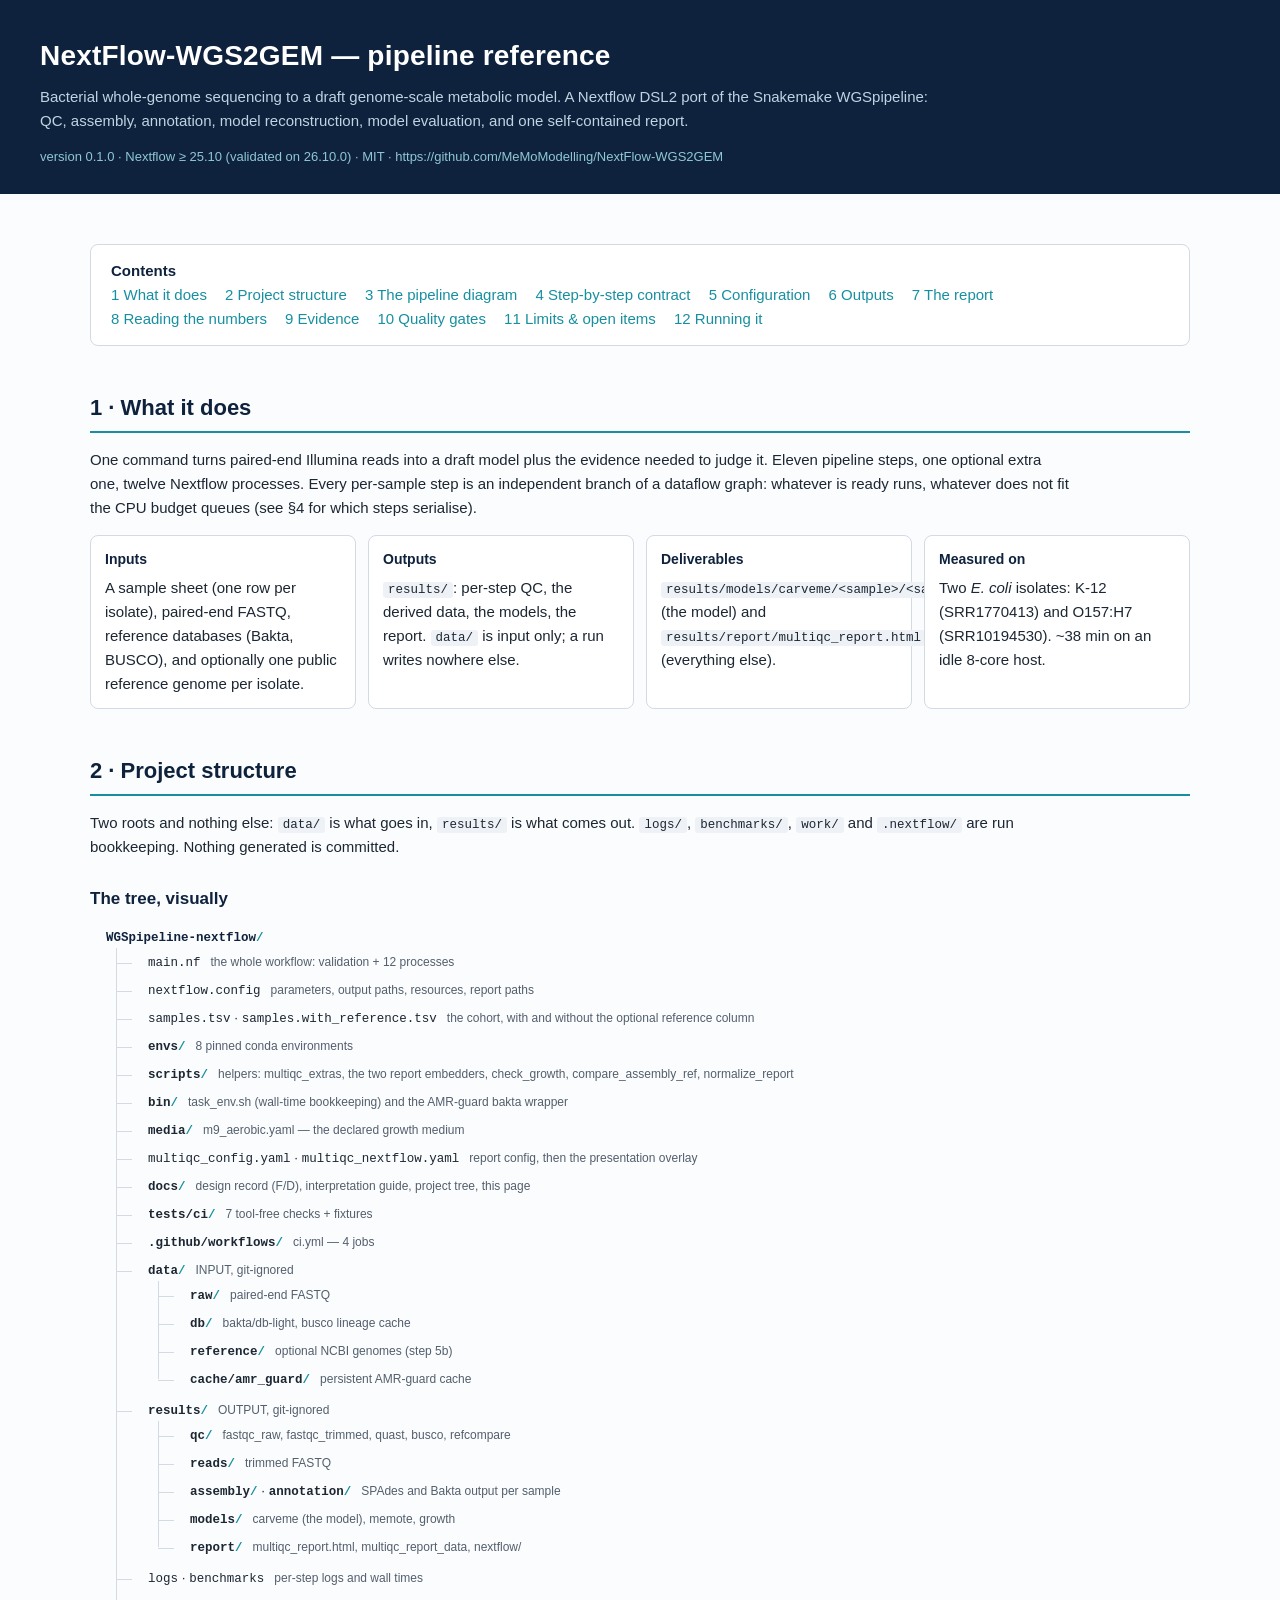
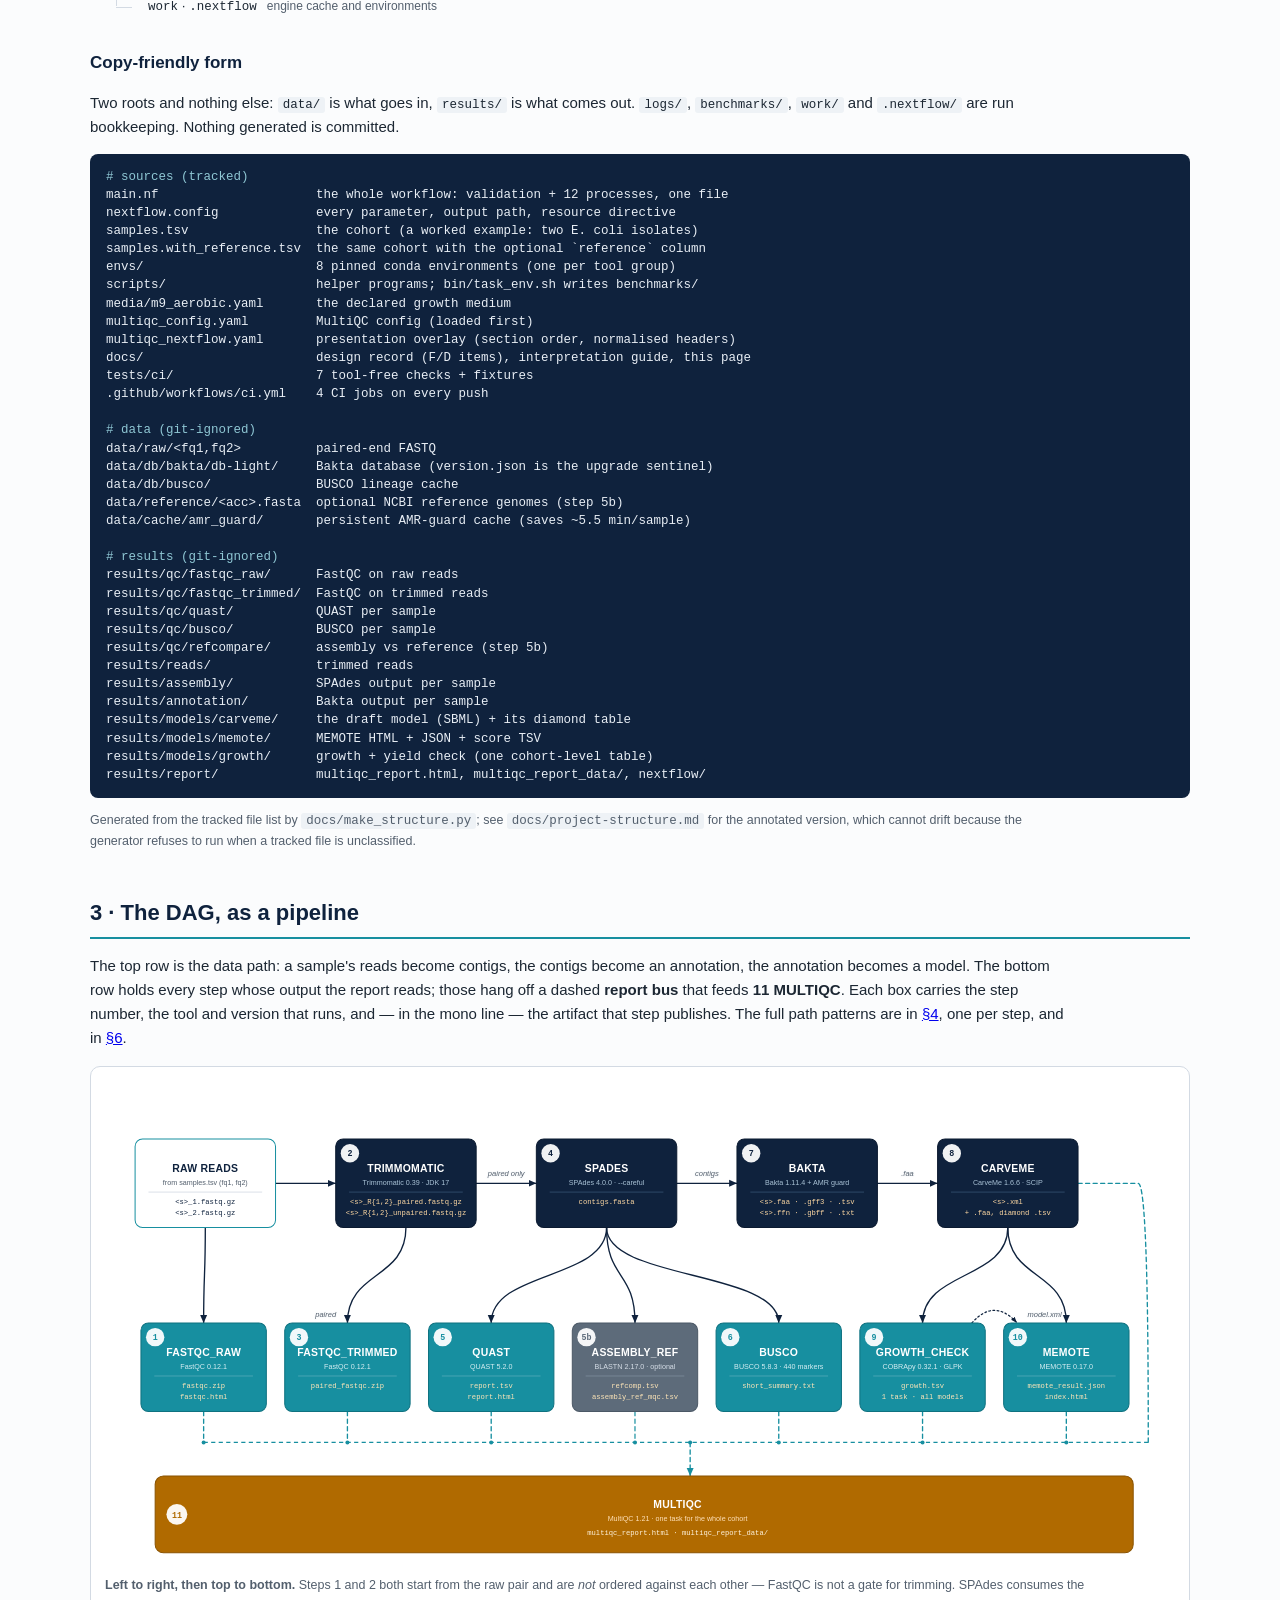
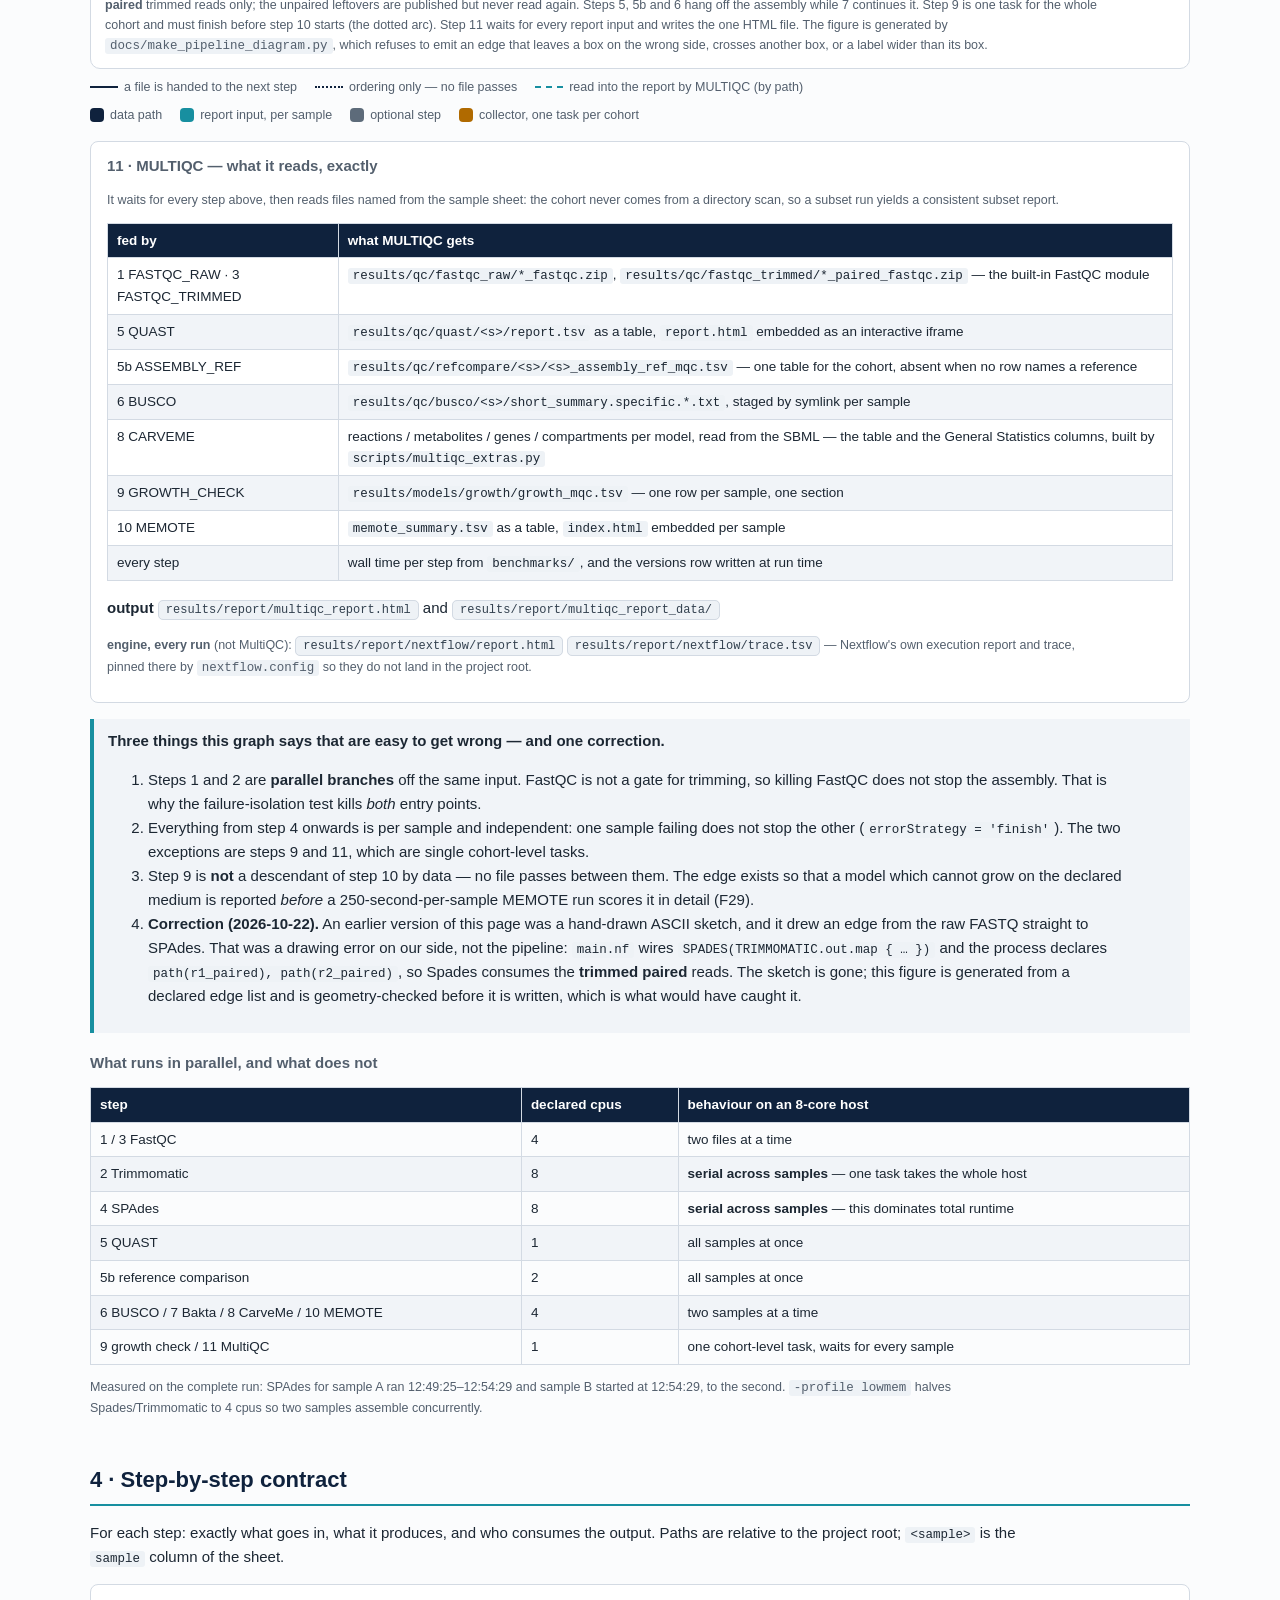
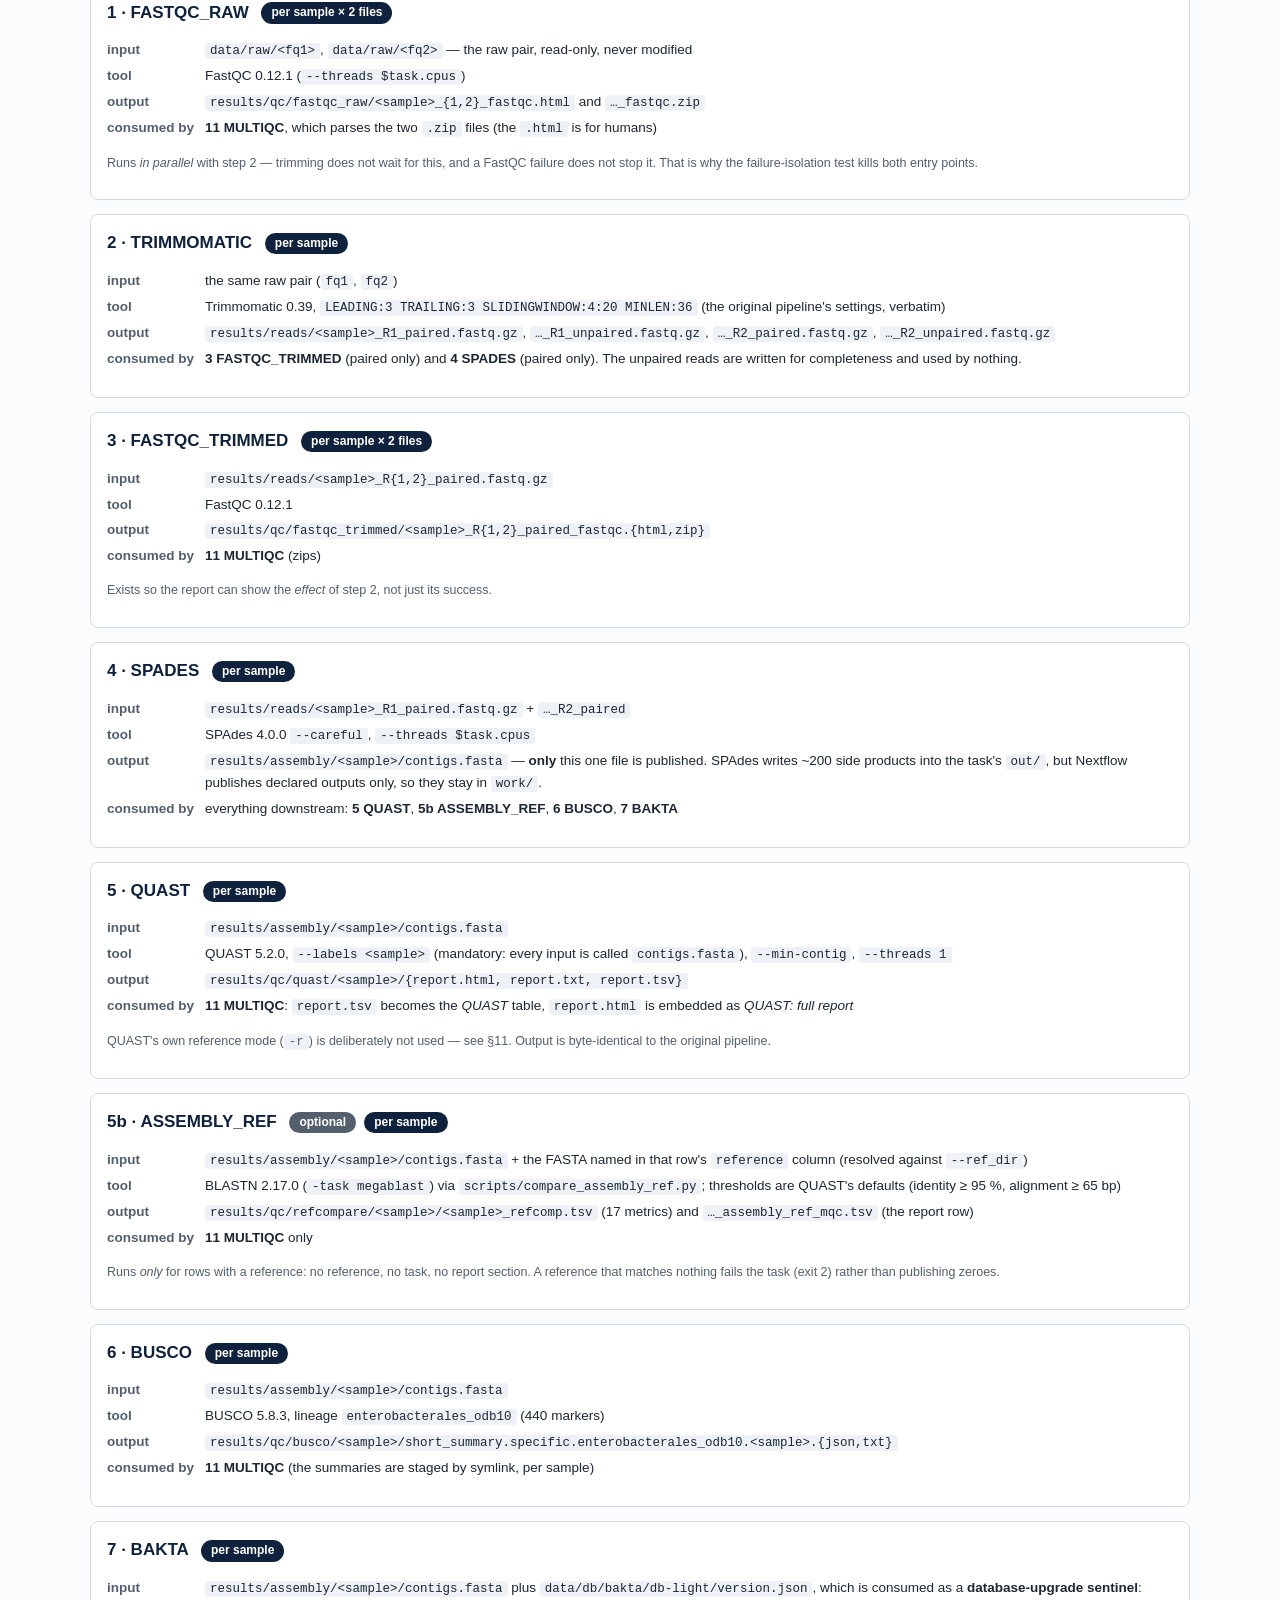
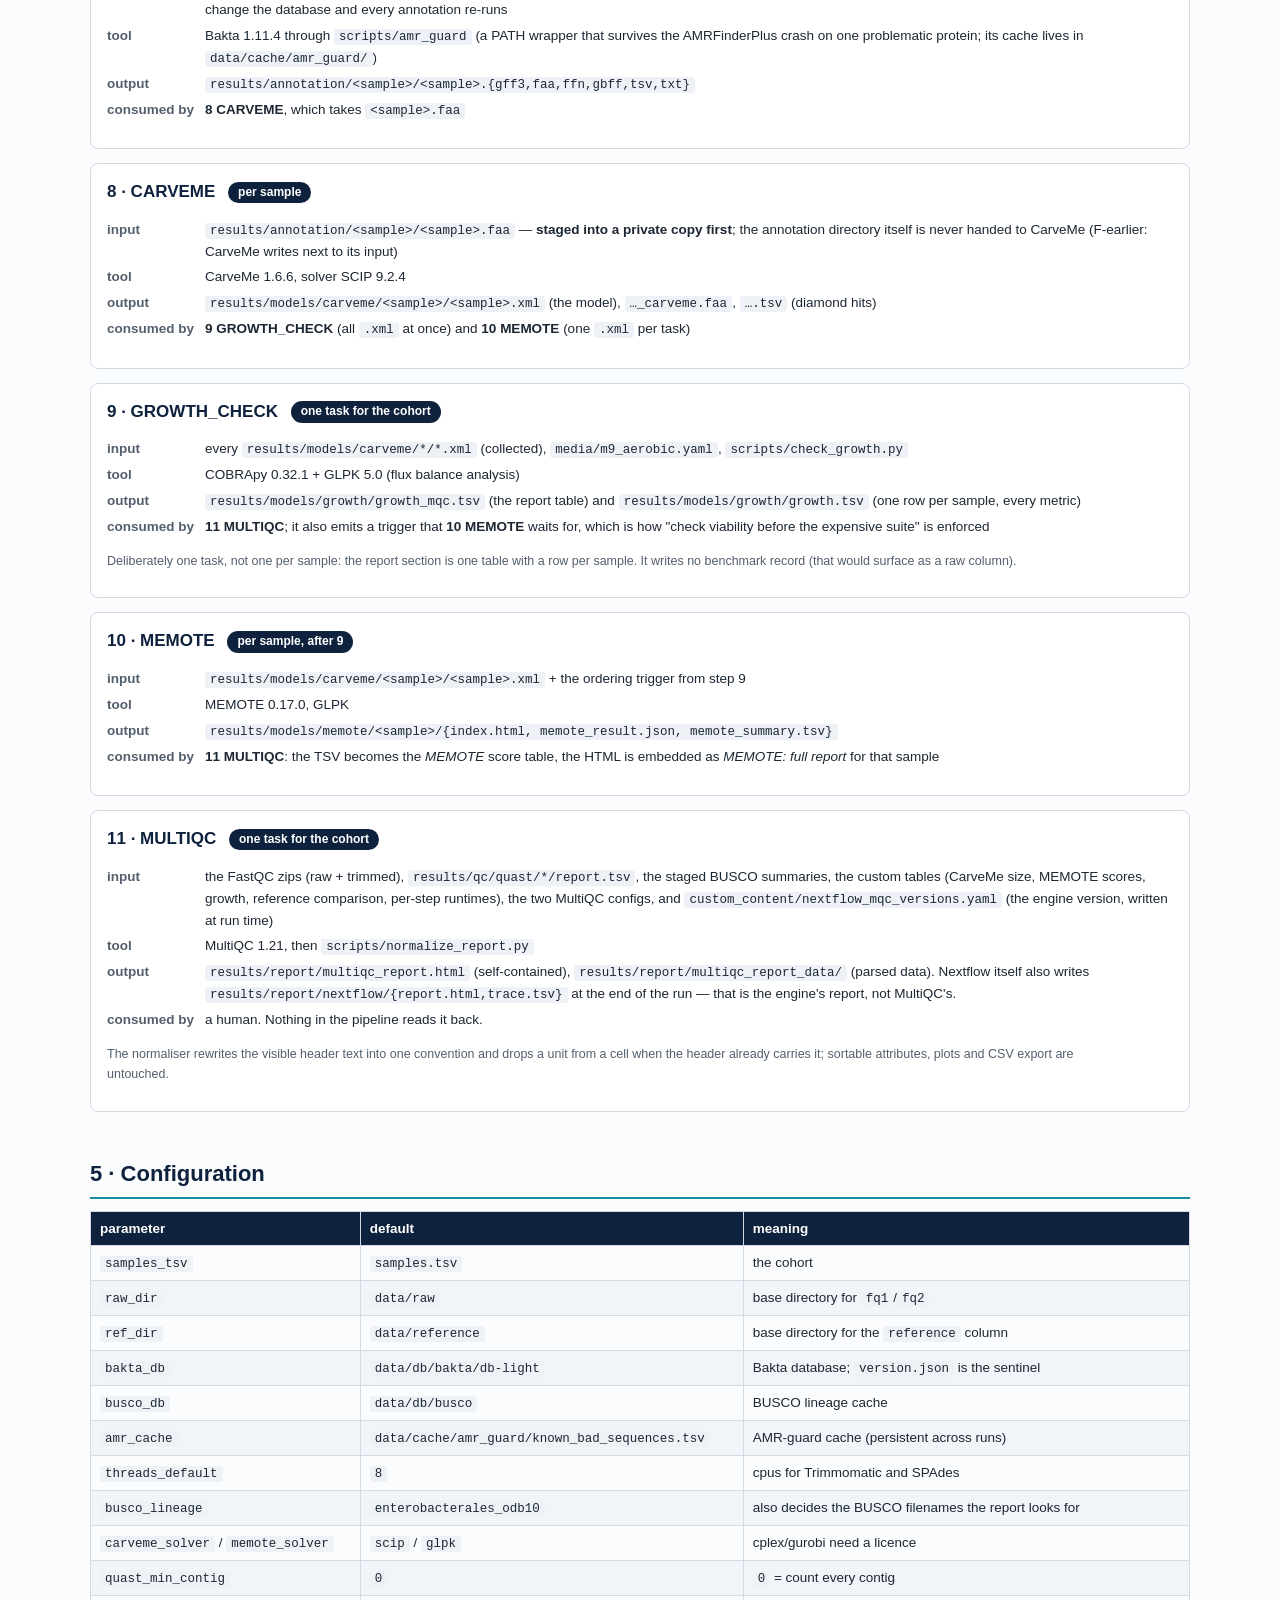
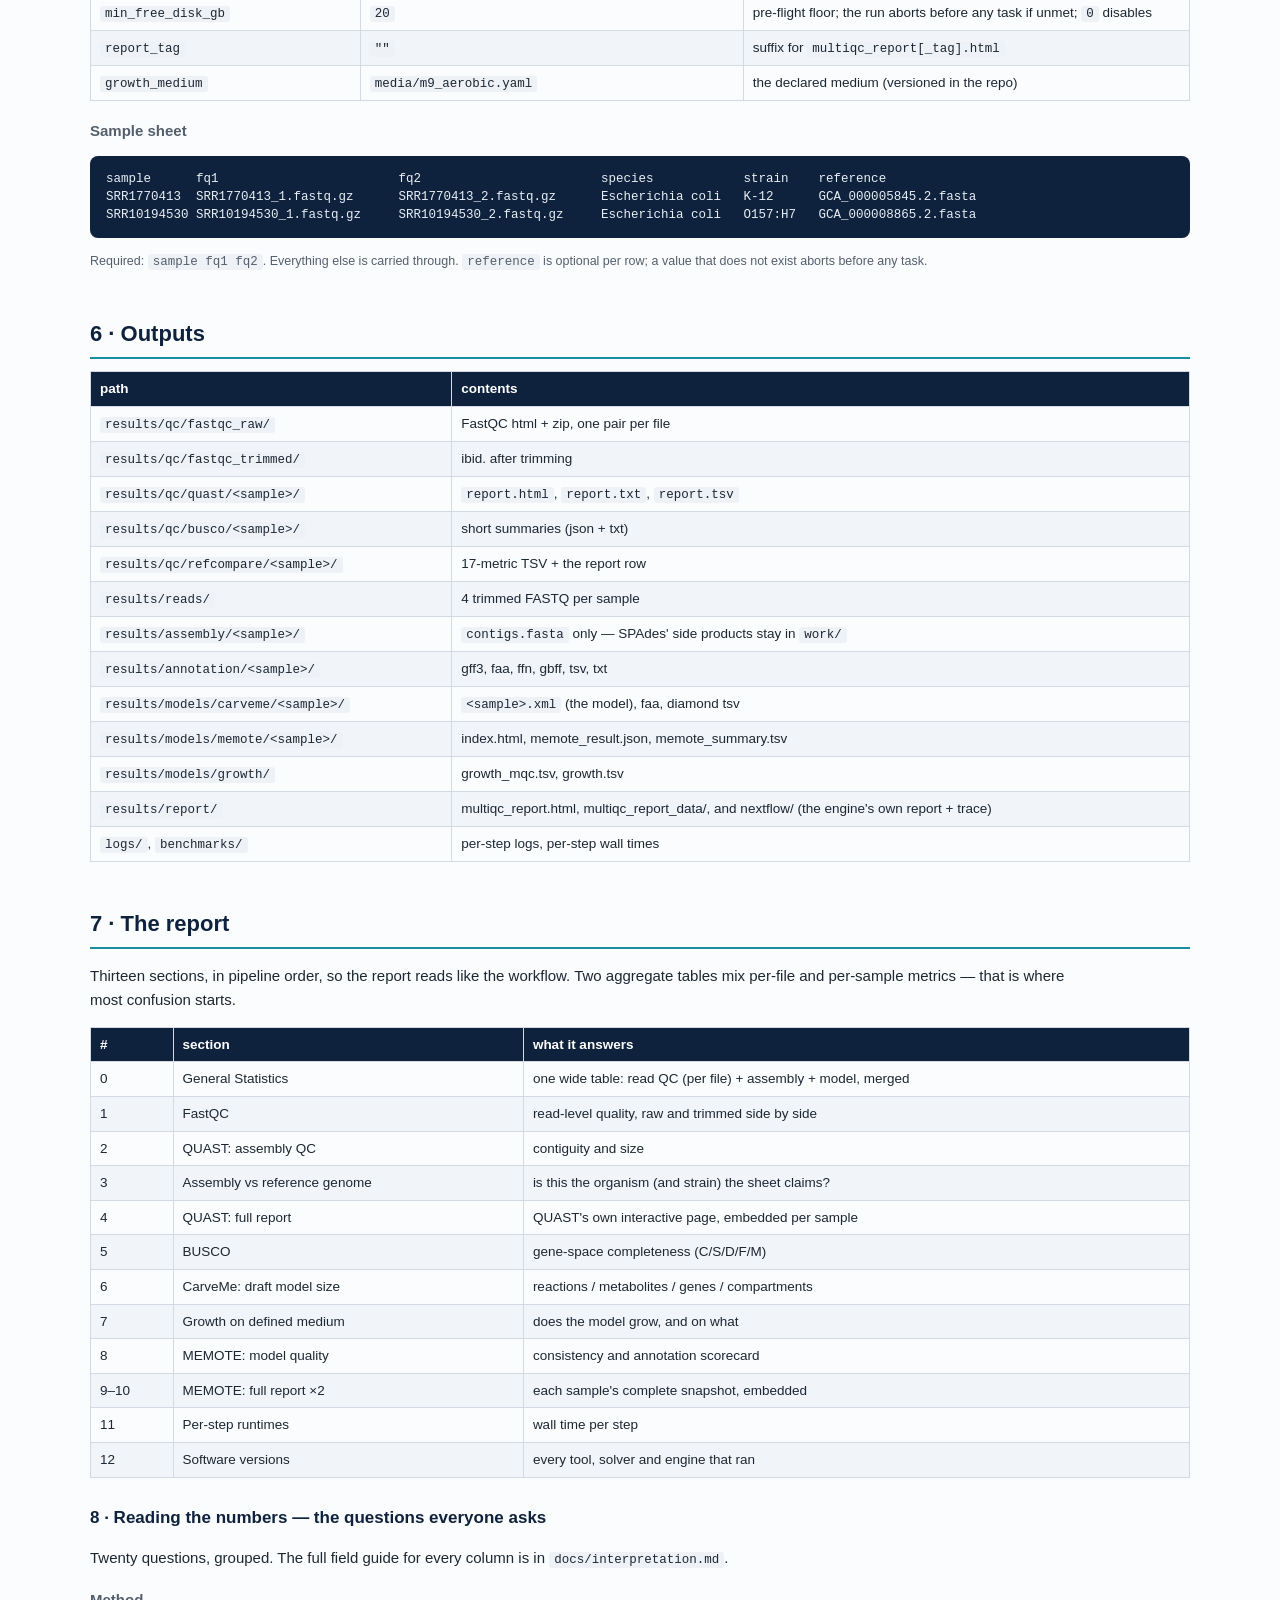
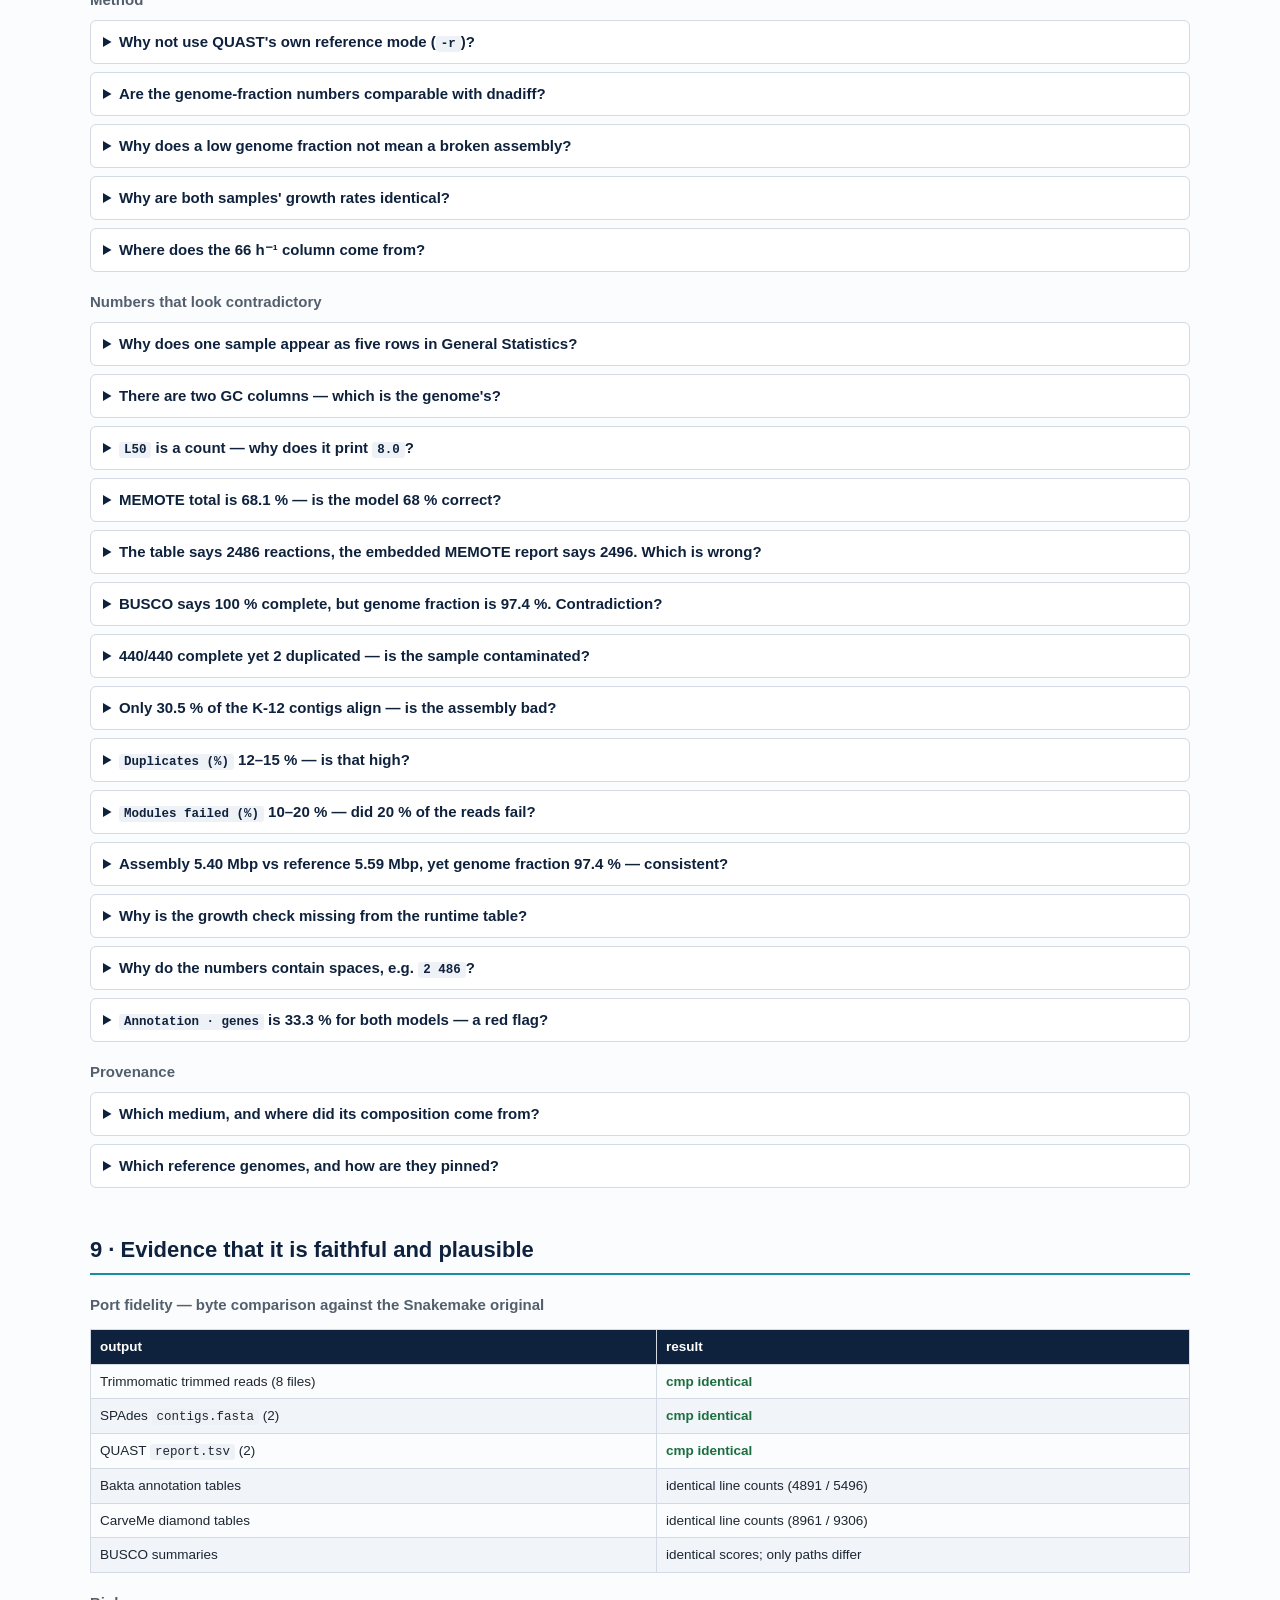
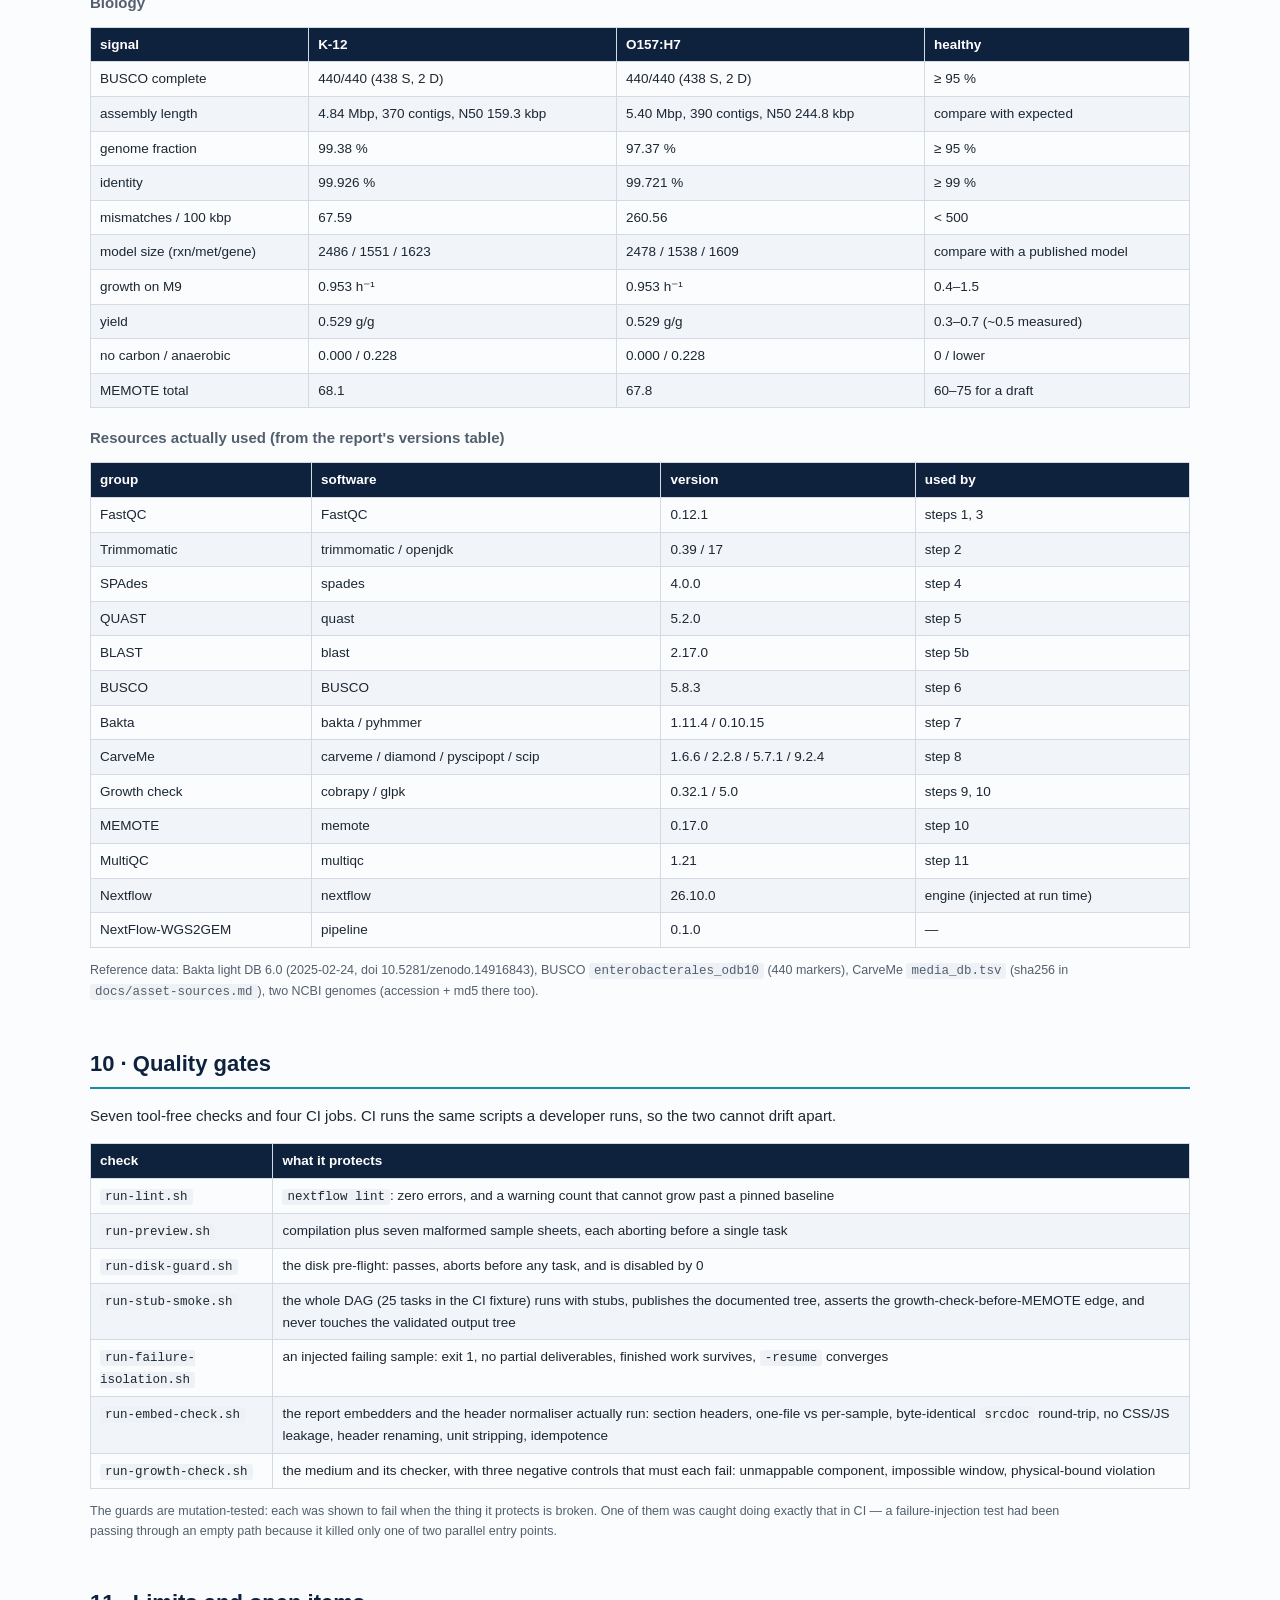
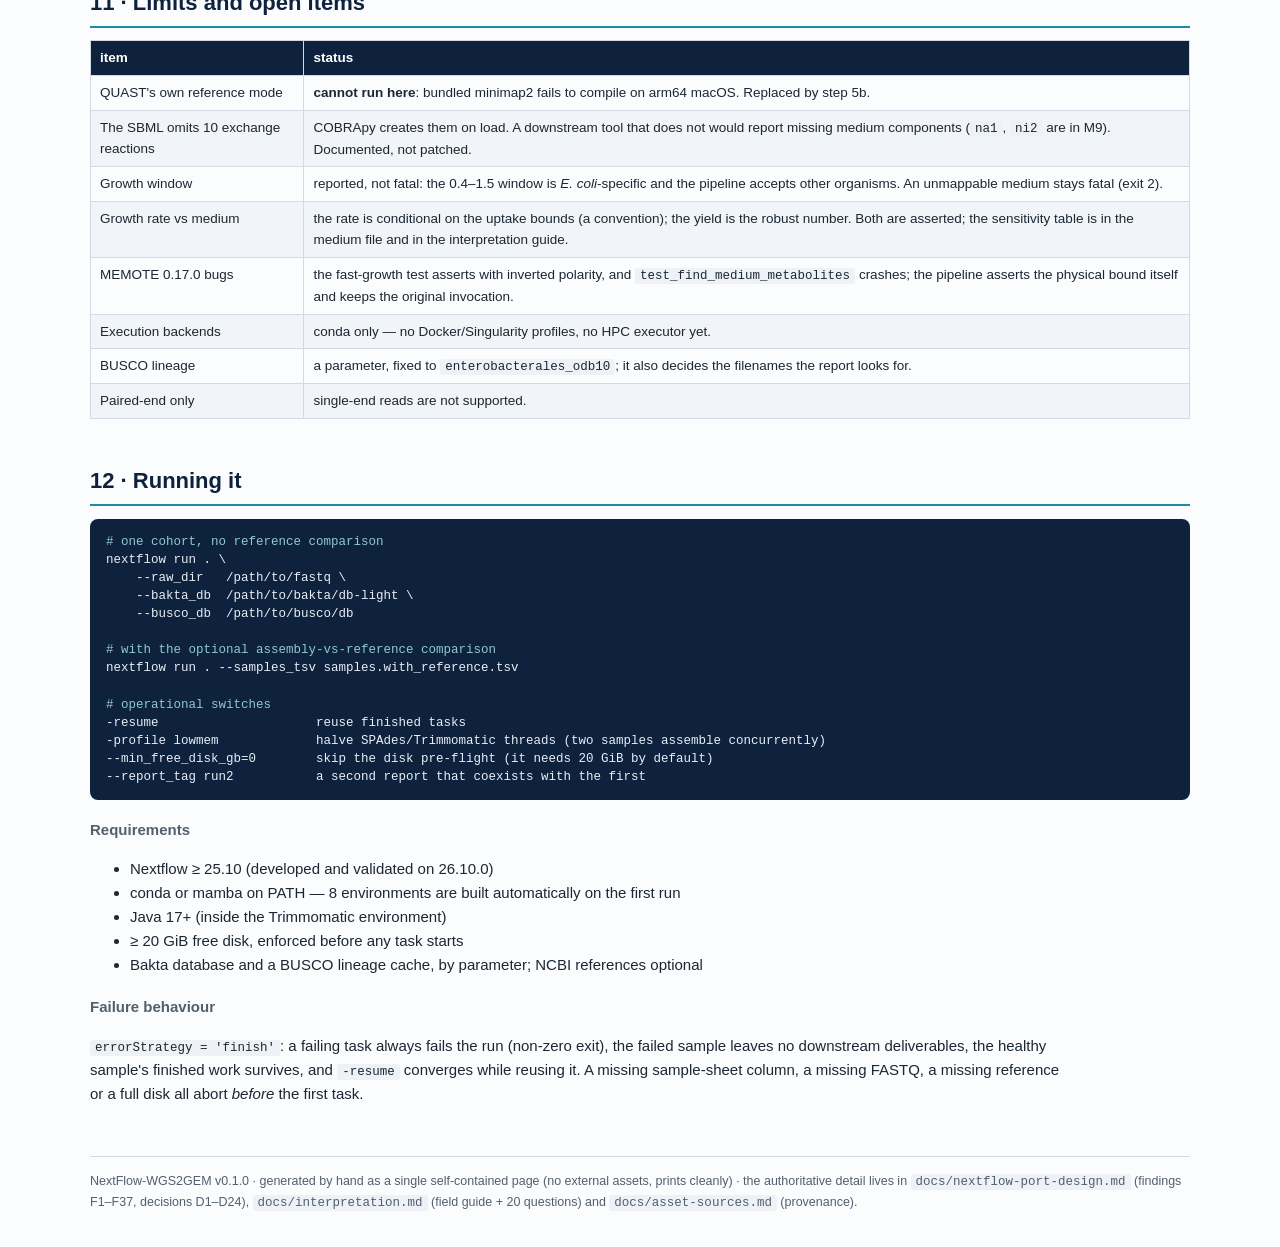
==== commit 2dd61ad2: "Draw the pipeline as a real flow chart, generated and geometry-checked The previous figure in docs/p" ====
--- a/docs/pipeline-summary.html
+++ b/docs/pipeline-summary.html
@@ -59,14 +59,14 @@
            color:var(--grey); font-size:12.5px; }
   @media print { body { background:#fff; } nav { display:none; } pre { background:#f4f6f8; color:#111; } }
 
-  /* --- tree / DAG (pure CSS, no absolute positioning) --- */
-  .tree, .dag { list-style:none; margin:10px 0 6px; padding-left:0; font-size:13.5px; }
-  .tree ul, .dag ul { list-style:none; margin:0; padding-left:26px; position:relative; }
-  .tree ul::before, .dag ul::before {
+  /* --- project tree (pure CSS, no absolute positioning) --- */
+  .tree { list-style:none; margin:10px 0 6px; padding-left:0; font-size:13.5px; }
+  .tree ul { list-style:none; margin:0; padding-left:26px; position:relative; }
+  .tree ul::before {
     content:""; position:absolute; left:10px; top:0; bottom:14px; border-left:1px solid var(--line);
   }
-  .tree li, .dag li { position:relative; padding:3px 0 3px 16px; }
-  .tree ul > li::before, .dag ul > li::before {
+  .tree li { position:relative; padding:3px 0 3px 16px; }
+  .tree ul > li::before {
     content:""; position:absolute; left:-16px; top:15px; width:16px; border-top:1px solid var(--line);
   }
   .tree li .n { font-family:"SF Mono",Menlo,Consolas,monospace; font-size:12.5px; }
@@ -74,21 +74,22 @@
   .tree > li > .n { font-weight:600; color:var(--navy); }
   .tree li.dir > .n { font-weight:600; }
   .tree li.dir > .n::after { content:"/"; color:var(--teal); }
-  .dag li { display:flex; align-items:flex-start; gap:8px; flex-wrap:wrap; padding:4px 0 4px 16px; }
-  .dag .p { background:var(--navy); color:#fff; border-radius:6px; padding:3px 10px;
-            font-size:12.5px; font-weight:600; white-space:nowrap; }
-  .dag .p.opt { background:#5d6b7a; }
-  .dag .p .v { font-weight:400; color:#9fb6c9; margin-left:6px; }
-  .dag .o { font-family:"SF Mono",Menlo,Consolas,monospace; font-size:12px; color:#33414f;
-            background:#eef2f6; border:1px solid var(--line); border-radius:5px; padding:2px 7px; }
-  .dag .o .u { color:var(--grey); }
-  .dag .in > .o { background:#fff; border-color:var(--teal); }
-  .dag .why { color:var(--grey); font-size:12px; font-style:italic; }
+  /* artifact chip: used by the collector box and the output list */
+  .o { font-family:"SF Mono",Menlo,Consolas,monospace; font-size:12px; color:#33414f;
+       background:#eef2f6; border:1px solid var(--line); border-radius:5px; padding:2px 7px;
+       white-space:nowrap; }
   .collector { border:1px solid var(--line); border-radius:8px; background:#fff; padding:12px 16px; margin:16px 0; }
   .collector h4 { margin:0 0 8px; }
   .legend { display:flex; gap:18px; flex-wrap:wrap; font-size:12.5px; color:var(--grey); margin:8px 0 0; }
   .legend span { display:inline-flex; align-items:center; gap:6px; }
   .swatch { width:14px; height:14px; border-radius:4px; display:inline-block; }
+  .legend i.rule { width:28px; height:0; border-top:2px solid var(--navy); display:inline-block; }
+  .legend i.rule.dotted { border-top-style:dotted; }
+  .legend i.rule.dashed { border-top-style:dashed; border-top-color:var(--teal); }
+  .figure { margin:16px 0 4px; background:#fff; border:1px solid var(--line);
+            border-radius:10px; padding:16px 14px 12px; }
+  .figure svg { width:100%; height:auto; display:block; }
+  figcaption { font-size:12.5px; color:var(--grey); margin-top:9px; max-width:1000px; }
 </style>
 </head>
 <body>
@@ -107,7 +108,7 @@
   <b>Contents</b><br>
   <a href="#what">1 What it does</a>
   <a href="#structure">2 Project structure</a>
-  <a href="#dag">3 The DAG</a>
+  <a href="#dag">3 The pipeline diagram</a>
   <a href="#steps">4 Step-by-step contract</a>
   <a href="#config">5 Configuration</a>
   <a href="#outputs">6 Outputs</a>
@@ -224,105 +225,96 @@
 <code>docs/project-structure.md</code> for the annotated version, which cannot drift because the
 generator refuses to run when a tracked file is unclassified.</p>
 
-<h2 id="dag">3 · The DAG</h2>
-<p>Read it top-down. Each line is <b>process → the artifact it produces</b>; indentation means
-"this artifact is what feeds the next block". Every artifact name is the real path pattern.</p>
-
-<ul class="dag">
-  <li class="in"><span class="o">data/raw/&lt;sample&gt;_{1,2}.fastq.gz</span>
-      <span class="why">the raw pair — read-only, never modified</span>
-    <ul>
-      <li><span class="p">1 FASTQC_RAW<span class="v">FastQC 0.12.1</span></span>
-          <span class="o">results/qc/fastqc_raw/&lt;s&gt;_{1,2}_fastqc.{html,zip}</span>
-          <span class="why">→ MultiQC (zips)</span></li>
-      <li><span class="p">2 TRIMMOMATIC<span class="v">Trimmomatic 0.39</span></span>
-          <span class="o">results/reads/&lt;s&gt;_R{1,2}_{paired,unpaired}.fastq.gz</span>
-          <span class="why">→ 3 and 4 (paired only)</span>
-        <ul>
-          <li><span class="p">3 FASTQC_TRIMMED<span class="v">FastQC 0.12.1</span></span>
-              <span class="o">results/qc/fastqc_trimmed/&lt;s&gt;_R{1,2}_paired_fastqc.{html,zip}</span>
-              <span class="why">→ MultiQC (zips)</span></li>
-          <li><span class="p">4 SPADES<span class="v">SPAdes 4.0.0 --careful</span></span>
-              <span class="o">results/assembly/&lt;s&gt;/contigs.fasta</span>
-              <span class="why">→ 5, 5b, 6, 7 (only contigs.fasta is published; Spades' side products stay in work/)</span>
-            <ul>
-              <li><span class="p">5 QUAST<span class="v">QUAST 5.2.0</span></span>
-                  <span class="o">results/qc/quast/&lt;s&gt;/report.{html,txt,tsv}</span>
-                  <span class="why">→ MultiQC: tsv as a table, html embedded</span></li>
-              <li><span class="p opt">5b ASSEMBLY_REF<span class="v">BLASTN 2.17.0 · optional</span></span>
-                  <span class="o">results/qc/refcompare/&lt;s&gt;/{&lt;s&gt;_refcomp.tsv, &lt;s&gt;_assembly_ref_mqc.tsv}</span>
-                  <span class="why">needs a reference genome per row → MultiQC</span></li>
-              <li><span class="p">6 BUSCO<span class="v">BUSCO 5.8.3</span></span>
-                  <span class="o">results/qc/busco/&lt;s&gt;/short_summary.specific.enterobacterales_odb10.&lt;s&gt;.{txt,json}</span>
-                  <span class="why">→ MultiQC</span></li>
-              <li><span class="p">7 BAKTA<span class="v">Bakta 1.11.4 + AMR guard</span></span>
-                  <span class="o">results/annotation/&lt;s&gt;/&lt;s&gt;.{gff3,faa,ffn,gbff,tsv,txt}</span>
-                  <span class="why">→ 8, which takes the .faa</span>
-                <ul>
-                  <li><span class="p">8 CARVEME<span class="v">CarveMe 1.6.6 · SCIP</span></span>
-                      <span class="o">results/models/carveme/&lt;s&gt;/&lt;s&gt;.xml</span>
-                      <span class="why">the model; also .faa and the diamond .tsv. The .faa is staged into a private copy first</span>
-                    <ul>
-                      <li><span class="p">9 GROWTH_CHECK<span class="v">COBRApy 0.32.1 · GLPK</span></span>
-                          <span class="o">results/models/growth/{growth_mqc.tsv, growth.tsv}</span>
-                          <span class="why">all models at once → MultiQC; emits the trigger 10 waits on</span></li>
-                      <li><span class="p">10 MEMOTE<span class="v">MEMOTE 0.17.0</span></span>
-                          <span class="o">results/models/memote/&lt;s&gt;/{index.html, memote_result.json, memote_summary.tsv}</span>
-                          <span class="why">→ MultiQC: tsv as a table, html embedded per sample</span></li>
-                    </ul>
-                  </li>
-                </ul>
-              </li>
-            </ul>
-          </li>
-        </ul>
-      </li>
-    </ul>
-  </li>
-</ul>
+<h2 id="dag">3 · The DAG, as a pipeline</h2>
+<p>The top row is the data path: a sample's reads become contigs, the contigs become an
+annotation, the annotation becomes a model. The bottom row holds every step whose output
+the report reads; those hang off a dashed <b>report bus</b> that feeds <b>11 MULTIQC</b>.
+Each box carries the step number, the tool and version that runs, and — in the mono line —
+the artifact that step publishes. The full path patterns are in <a href="#steps">§4</a>,
+one per step, and in <a href="#outputs">§6</a>.</p>
+
+<figure class="figure">
+<!-- BEGIN pipeline diagram (generated by docs/make_pipeline_diagram.py) -->
+<svg class="pd" viewBox="0 0 1280 578" width="100%" role="img" aria-label="Pipeline flow chart: reads to a metabolic model and one report" xmlns="http://www.w3.org/2000/svg"><style>
+.pd { font-family:-apple-system,BlinkMacSystemFont,"Segoe UI",Helvetica,Arial,sans-serif; }
+.pd text { text-anchor:middle; }
+.pd .pd-name { font-size:12.5px; font-weight:700; letter-spacing:.3px; }
+.pd .pd-tool { font-size:8.6px; }
+.pd .pd-art  { font-family:"SF Mono",Menlo,Consolas,monospace; font-size:8.6px; }
+.pd .pd-step { font-family:"SF Mono",Menlo,Consolas,monospace; font-size:10px;
+               font-weight:700; }
+.pd .pd-elabel { font-size:9px; font-style:italic; fill:#535f6d;
+                 paint-order:stroke; stroke:#fbfcfd; stroke-width:3px;
+                 stroke-linejoin:round; }
+.pd .pd-opt { opacity:.9; }
+@media print { .pd .pd-elabel { stroke:#fff; } }
+</style><defs><marker id="pd-arw" viewBox="0 0 10 10" refX="9" refY="5" markerWidth="6.5" markerHeight="6.5" orient="auto-start-reverse"><path d="M0,1 L9,5 L0,9 z" fill="#0f223d"/></marker><marker id="pd-arw-sm" viewBox="0 0 10 10" refX="9" refY="5" markerWidth="5.5" markerHeight="5.5" orient="auto-start-reverse"><path d="M0,1.6 L9,5 L0,8.4 z" fill="#0f223d"/></marker><marker id="pd-arw-teal" viewBox="0 0 10 10" refX="9" refY="5" markerWidth="6.5" markerHeight="6.5" orient="auto-start-reverse"><path d="M0,1 L9,5 L0,9 z" fill="#178fa0"/></marker></defs><g class="pd-edges"><path class="" d="M204.0,120.0 L276.0,120.0" fill="none" stroke-linecap="round" stroke="#0f223d" stroke-width="1.6" marker-end="url(#pd-arw)"/><path class="" d="M120.0,173.0 C120.0,235.7 118.0,224.3 118.0,287.0" fill="none" stroke-linecap="round" stroke="#0f223d" stroke-width="1.6" marker-end="url(#pd-arw)"/><path class="" d="M360.0,173.0 C360.0,235.7 290.0,224.3 290.0,287.0" fill="none" stroke-linecap="round" stroke="#0f223d" stroke-width="1.6" marker-end="url(#pd-arw)"/><path class="" d="M444.0,120.0 L516.0,120.0" fill="none" stroke-linecap="round" stroke="#0f223d" stroke-width="1.6" marker-end="url(#pd-arw)"/><path class="" d="M600.0,173.0 C600.0,235.7 462.0,224.3 462.0,287.0" fill="none" stroke-linecap="round" stroke="#0f223d" stroke-width="1.6" marker-end="url(#pd-arw)"/><path class="" d="M600.0,173.0 C600.0,235.7 634.0,224.3 634.0,287.0" fill="none" stroke-linecap="round" stroke="#0f223d" stroke-width="1.6" marker-end="url(#pd-arw)"/><path class="" d="M600.0,173.0 C600.0,235.7 806.0,224.3 806.0,287.0" fill="none" stroke-linecap="round" stroke="#0f223d" stroke-width="1.6" marker-end="url(#pd-arw)"/><path class="" d="M684.0,120.0 L756.0,120.0" fill="none" stroke-linecap="round" stroke="#0f223d" stroke-width="1.6" marker-end="url(#pd-arw)"/><path class="" d="M924.0,120.0 L996.0,120.0" fill="none" stroke-linecap="round" stroke="#0f223d" stroke-width="1.6" marker-end="url(#pd-arw)"/><path class="" d="M1080.0,173.0 C1080.0,235.7 978.0,224.3 978.0,287.0" fill="none" stroke-linecap="round" stroke="#0f223d" stroke-width="1.6" marker-end="url(#pd-arw)"/><path class="" d="M1080.0,173.0 C1080.0,235.7 1150.0,224.3 1150.0,287.0" fill="none" stroke-linecap="round" stroke="#0f223d" stroke-width="1.6" marker-end="url(#pd-arw)"/><path class="" d="M1037.0,287.0 Q1064.0,257.0 1091.0,287.0" fill="none" stroke-linecap="round" stroke="#0f223d" stroke-width="1.5" stroke-dasharray="2 3" marker-end="url(#pd-arw-sm)"/><path class="" d="M118.0,393.0 L118.0,430" fill="none" stroke-linecap="round" stroke="#178fa0" stroke-width="1.6" stroke-dasharray="5 4"/><path class="" d="M290.0,393.0 L290.0,430" fill="none" stroke-linecap="round" stroke="#178fa0" stroke-width="1.6" stroke-dasharray="5 4"/><path class="" d="M462.0,393.0 L462.0,430" fill="none" stroke-linecap="round" stroke="#178fa0" stroke-width="1.6" stroke-dasharray="5 4"/><path class="pd-opt" d="M634.0,393.0 L634.0,430" fill="none" stroke-linecap="round" stroke="#178fa0" stroke-width="1.6" stroke-dasharray="5 4"/><path class="" d="M806.0,393.0 L806.0,430" fill="none" stroke-linecap="round" stroke="#178fa0" stroke-width="1.6" stroke-dasharray="5 4"/><path class="" d="M978.0,393.0 L978.0,430" fill="none" stroke-linecap="round" stroke="#178fa0" stroke-width="1.6" stroke-dasharray="5 4"/><path class="" d="M1150.0,393.0 L1150.0,430" fill="none" stroke-linecap="round" stroke="#178fa0" stroke-width="1.6" stroke-dasharray="5 4"/><path class="" d="M1164.0,120.0 L1236.0,120.0 Q1248,120.0 1248,418.0L1248,430" fill="none" stroke-linecap="round" stroke="#178fa0" stroke-width="1.6" stroke-dasharray="5 4"/><path class="" d="M700,430 L700,470" fill="none" stroke-linecap="round" stroke="#178fa0" stroke-width="1.6" stroke-dasharray="5 4" marker-end="url(#pd-arw-teal)"/><line x1="118" y1="430" x2="1248" y2="430" stroke="#178fa0" stroke-width="1.6" stroke-dasharray="5 4"/><circle cx="118" cy="430" r="2.4" fill="#178fa0"/><circle cx="290" cy="430" r="2.4" fill="#178fa0"/><circle cx="462" cy="430" r="2.4" fill="#178fa0"/><circle cx="634" cy="430" r="2.4" fill="#178fa0"/><circle cx="806" cy="430" r="2.4" fill="#178fa0"/><circle cx="978" cy="430" r="2.4" fill="#178fa0"/><circle cx="1150" cy="430" r="2.4" fill="#178fa0"/><circle cx="700" cy="430" r="2.4" fill="#178fa0"/></g><g class="pd-labels"><text class="pd-elabel" x="264" y="280" text-anchor="end">paired</text><text class="pd-elabel" x="480" y="111" text-anchor="middle">paired only</text><text class="pd-elabel" x="720" y="111" text-anchor="middle">contigs</text><text class="pd-elabel" x="960" y="111" text-anchor="middle">.faa</text><text class="pd-elabel" x="1124" y="280" text-anchor="end">model.xml</text></g><g class="pd-nodes"><g class="pd-node"><rect x="36" y="67" width="168" height="106" rx="9" fill="#ffffff" stroke="#178fa0" stroke-width="1.2"/><circle cx="53" cy="84" r="11" fill="#ffffff" opacity="0.94"/><text class="pd-step" x="53" y="87.6" fill="#ffffff">in</text><text class="pd-name" x="120" y="107" fill="#0f223d">RAW READS</text><text class="pd-tool" x="120" y="122" fill="#535f6d">from samples.tsv (fq1, fq2)</text><line x1="52" y1="130.5" x2="188" y2="130.5" stroke="#d3dae3" stroke-width="1"/><text class="pd-art" x="120" y="145" fill="#0f223d">&lt;s&gt;_1.fastq.gz</text><text class="pd-art" x="120" y="158" fill="#0f223d">&lt;s&gt;_2.fastq.gz</text></g><g class="pd-node"><rect x="276" y="67" width="168" height="106" rx="9" fill="#0f223d" stroke="#0b1a30" stroke-width="1.2"/><circle cx="293" cy="84" r="11" fill="#ffffff" opacity="0.94"/><text class="pd-step" x="293" y="87.6" fill="#0f223d">2</text><text class="pd-name" x="360" y="107" fill="#ffffff">TRIMMOMATIC</text><text class="pd-tool" x="360" y="122" fill="#a9c2d6">Trimmomatic 0.39 · JDK 17</text><line x1="292" y1="130.5" x2="428" y2="130.5" stroke="#33506f" stroke-width="1"/><text class="pd-art" x="360" y="145" fill="#ffd9a3">&lt;s&gt;_R{1,2}_paired.fastq.gz</text><text class="pd-art" x="360" y="158" fill="#ffd9a3">&lt;s&gt;_R{1,2}_unpaired.fastq.gz</text></g><g class="pd-node"><rect x="516" y="67" width="168" height="106" rx="9" fill="#0f223d" stroke="#0b1a30" stroke-width="1.2"/><circle cx="533" cy="84" r="11" fill="#ffffff" opacity="0.94"/><text class="pd-step" x="533" y="87.6" fill="#0f223d">4</text><text class="pd-name" x="600" y="107" fill="#ffffff">SPADES</text><text class="pd-tool" x="600" y="122" fill="#a9c2d6">SPAdes 4.0.0 · --careful</text><line x1="532" y1="130.5" x2="668" y2="130.5" stroke="#33506f" stroke-width="1"/><text class="pd-art" x="600" y="145" fill="#ffd9a3">contigs.fasta</text></g><g class="pd-node"><rect x="756" y="67" width="168" height="106" rx="9" fill="#0f223d" stroke="#0b1a30" stroke-width="1.2"/><circle cx="773" cy="84" r="11" fill="#ffffff" opacity="0.94"/><text class="pd-step" x="773" y="87.6" fill="#0f223d">7</text><text class="pd-name" x="840" y="107" fill="#ffffff">BAKTA</text><text class="pd-tool" x="840" y="122" fill="#a9c2d6">Bakta 1.11.4 + AMR guard</text><line x1="772" y1="130.5" x2="908" y2="130.5" stroke="#33506f" stroke-width="1"/><text class="pd-art" x="840" y="145" fill="#ffd9a3">&lt;s&gt;.faa · .gff3 · .tsv</text><text class="pd-art" x="840" y="158" fill="#ffd9a3">&lt;s&gt;.ffn · .gbff · .txt</text></g><g class="pd-node"><rect x="996" y="67" width="168" height="106" rx="9" fill="#0f223d" stroke="#0b1a30" stroke-width="1.2"/><circle cx="1013" cy="84" r="11" fill="#ffffff" opacity="0.94"/><text class="pd-step" x="1013" y="87.6" fill="#0f223d">8</text><text class="pd-name" x="1080" y="107" fill="#ffffff">CARVEME</text><text class="pd-tool" x="1080" y="122" fill="#a9c2d6">CarveMe 1.6.6 · SCIP</text><line x1="1012" y1="130.5" x2="1148" y2="130.5" stroke="#33506f" stroke-width="1"/><text class="pd-art" x="1080" y="145" fill="#ffd9a3">&lt;s&gt;.xml</text><text class="pd-art" x="1080" y="158" fill="#ffd9a3">+ .faa, diamond .tsv</text></g><g class="pd-node"><rect x="43" y="287" width="150" height="106" rx="9" fill="#178fa0" stroke="#0f7280" stroke-width="1.2"/><circle cx="60" cy="304" r="11" fill="#ffffff" opacity="0.94"/><text class="pd-step" x="60" y="307.6" fill="#178fa0">1</text><text class="pd-name" x="118" y="327" fill="#ffffff">FASTQC_RAW</text><text class="pd-tool" x="118" y="342" fill="#d6eef2">FastQC 0.12.1</text><line x1="59" y1="350.5" x2="177" y2="350.5" stroke="#4fa9b6" stroke-width="1"/><text class="pd-art" x="118" y="365" fill="#ffe6b8">fastqc.zip</text><text class="pd-art" x="118" y="378" fill="#ffe6b8">fastqc.html</text></g><g class="pd-node"><rect x="215" y="287" width="150" height="106" rx="9" fill="#178fa0" stroke="#0f7280" stroke-width="1.2"/><circle cx="232" cy="304" r="11" fill="#ffffff" opacity="0.94"/><text class="pd-step" x="232" y="307.6" fill="#178fa0">3</text><text class="pd-name" x="290" y="327" fill="#ffffff">FASTQC_TRIMMED</text><text class="pd-tool" x="290" y="342" fill="#d6eef2">FastQC 0.12.1</text><line x1="231" y1="350.5" x2="349" y2="350.5" stroke="#4fa9b6" stroke-width="1"/><text class="pd-art" x="290" y="365" fill="#ffe6b8">paired_fastqc.zip</text></g><g class="pd-node"><rect x="387" y="287" width="150" height="106" rx="9" fill="#178fa0" stroke="#0f7280" stroke-width="1.2"/><circle cx="404" cy="304" r="11" fill="#ffffff" opacity="0.94"/><text class="pd-step" x="404" y="307.6" fill="#178fa0">5</text><text class="pd-name" x="462" y="327" fill="#ffffff">QUAST</text><text class="pd-tool" x="462" y="342" fill="#d6eef2">QUAST 5.2.0</text><line x1="403" y1="350.5" x2="521" y2="350.5" stroke="#4fa9b6" stroke-width="1"/><text class="pd-art" x="462" y="365" fill="#ffe6b8">report.tsv</text><text class="pd-art" x="462" y="378" fill="#ffe6b8">report.html</text></g><g class="pd-node"><rect x="559" y="287" width="150" height="106" rx="9" fill="#5d6b7a" stroke="#4b5866" stroke-width="1.2"/><circle cx="576" cy="304" r="11" fill="#ffffff" opacity="0.94"/><text class="pd-step" x="576" y="307.6" fill="#5d6b7a">5b</text><text class="pd-name" x="634" y="327" fill="#ffffff">ASSEMBLY_REF</text><text class="pd-tool" x="634" y="342" fill="#d6dee7">BLASTN 2.17.0 · optional</text><line x1="575" y1="350.5" x2="693" y2="350.5" stroke="#7d8b9a" stroke-width="1"/><text class="pd-art" x="634" y="365" fill="#ffe6b8">refcomp.tsv</text><text class="pd-art" x="634" y="378" fill="#ffe6b8">assembly_ref_mqc.tsv</text></g><g class="pd-node"><rect x="731" y="287" width="150" height="106" rx="9" fill="#178fa0" stroke="#0f7280" stroke-width="1.2"/><circle cx="748" cy="304" r="11" fill="#ffffff" opacity="0.94"/><text class="pd-step" x="748" y="307.6" fill="#178fa0">6</text><text class="pd-name" x="806" y="327" fill="#ffffff">BUSCO</text><text class="pd-tool" x="806" y="342" fill="#d6eef2">BUSCO 5.8.3 · 440 markers</text><line x1="747" y1="350.5" x2="865" y2="350.5" stroke="#4fa9b6" stroke-width="1"/><text class="pd-art" x="806" y="365" fill="#ffe6b8">short_summary.txt</text></g><g class="pd-node"><rect x="903" y="287" width="150" height="106" rx="9" fill="#178fa0" stroke="#0f7280" stroke-width="1.2"/><circle cx="920" cy="304" r="11" fill="#ffffff" opacity="0.94"/><text class="pd-step" x="920" y="307.6" fill="#178fa0">9</text><text class="pd-name" x="978" y="327" fill="#ffffff">GROWTH_CHECK</text><text class="pd-tool" x="978" y="342" fill="#d6eef2">COBRApy 0.32.1 · GLPK</text><line x1="919" y1="350.5" x2="1037" y2="350.5" stroke="#4fa9b6" stroke-width="1"/><text class="pd-art" x="978" y="365" fill="#ffe6b8">growth.tsv</text><text class="pd-art" x="978" y="378" fill="#ffe6b8">1 task · all models</text></g><g class="pd-node"><rect x="1075" y="287" width="150" height="106" rx="9" fill="#178fa0" stroke="#0f7280" stroke-width="1.2"/><circle cx="1092" cy="304" r="11" fill="#ffffff" opacity="0.94"/><text class="pd-step" x="1092" y="307.6" fill="#178fa0">10</text><text class="pd-name" x="1150" y="327" fill="#ffffff">MEMOTE</text><text class="pd-tool" x="1150" y="342" fill="#d6eef2">MEMOTE 0.17.0</text><line x1="1091" y1="350.5" x2="1209" y2="350.5" stroke="#4fa9b6" stroke-width="1"/><text class="pd-art" x="1150" y="365" fill="#ffe6b8">memote_result.json</text><text class="pd-art" x="1150" y="378" fill="#ffe6b8">index.html</text></g><g class="pd-node"><rect x="60" y="470" width="1170" height="92" rx="10" fill="#b06a00" stroke="#8a5300" stroke-width="1.2"/><circle cx="86" cy="516" r="12.5" fill="#ffffff" opacity="0.94"/><text class="pd-step" x="86" y="520" fill="#b06a00">11</text><text class="pd-name" x="685" y="508" fill="#ffffff" text-anchor="middle">MULTIQC</text><text class="pd-tool" x="685" y="524" fill="#ffe0b8">MultiQC 1.21 · one task for the whole cohort</text><text class="pd-art" x="685" y="541" fill="#fff3dd">multiqc_report.html  ·  multiqc_report_data/</text></g></g></svg>
+<!-- END pipeline diagram -->
+<figcaption><b>Left to right, then top to bottom.</b> Steps 1 and 2 both start from the
+raw pair and are <i>not</i> ordered against each other — FastQC is not a gate for trimming.
+SPAdes consumes the <b>paired</b> trimmed reads only; the unpaired leftovers are published
+but never read again. Steps 5, 5b and 6 hang off the assembly while 7 continues it. Step 9
+is one task for the whole cohort and must finish before step 10 starts (the dotted arc).
+Step 11 waits for every report input and writes the one HTML file. The figure is generated
+by <code>docs/make_pipeline_diagram.py</code>, which refuses to emit an edge that leaves a
+box on the wrong side, crosses another box, or a label wider than its box.</figcaption>
+</figure>
+
+<p class="legend">
+  <span><i class="rule"></i> a file is handed to the next step</span>
+  <span><i class="rule dotted"></i> ordering only — no file passes</span>
+  <span><i class="rule dashed"></i> read into the report by MULTIQC (by path)</span>
+</p>
+<p class="legend">
+  <span><span class="swatch" style="background:#0f223d"></span> data path</span>
+  <span><span class="swatch" style="background:#178fa0"></span> report input, per sample</span>
+  <span><span class="swatch" style="background:#5d6b7a"></span> optional step</span>
+  <span><span class="swatch" style="background:#b06a00"></span> collector, one task per cohort</span>
+</p>
 
 <div class="collector">
-  <h4>11 · MULTIQC — the collector, one task for the whole cohort</h4>
-  <p class="small">It waits for everything above and reads exactly these groups (no directory
-  scanning; each is an explicit file list):</p>
+  <h4>11 · MULTIQC — what it reads, exactly</h4>
+  <p class="small">It waits for every step above, then reads files named from the sample
+  sheet: the cohort never comes from a directory scan, so a subset run yields a consistent
+  subset report.</p>
   <table>
-    <thead><tr><th>fed by</th><th>files</th></tr></thead>
+    <thead><tr><th>fed by</th><th>what MULTIQC gets</th></tr></thead>
     <tbody>
-      <tr><td>1 FASTQC_RAW / 3 FASTQC_TRIMMED</td><td><code>results/qc/fastqc_raw/*_fastqc.zip</code>, <code>results/qc/fastqc_trimmed/*_paired_fastqc.zip</code></td></tr>
-      <tr><td>5 QUAST</td><td><code>results/qc/quast/&lt;s&gt;/report.tsv</code> (table) and <code>report.html</code> (embedded)</td></tr>
-      <tr><td>5b ASSEMBLY_REF</td><td><code>results/qc/refcompare/&lt;s&gt;/&lt;s&gt;_assembly_ref_mqc.tsv</code></td></tr>
-      <tr><td>6 BUSCO</td><td><code>results/qc/busco/&lt;s&gt;/short_summary*.txt</code> (staged by symlink)</td></tr>
-      <tr><td>7–10</td><td>CarveMe model size, MEMOTE scores and full pages, growth + yield, per-step runtimes (built by <code>scripts/multiqc_extras.py</code>)</td></tr>
-      <tr><td>engine / pipeline</td><td><code>custom_content/nextflow_mqc_versions.yaml</code> — the versions table row, written at run time</td></tr>
+      <tr><td>1 FASTQC_RAW · 3 FASTQC_TRIMMED</td><td><code>results/qc/fastqc_raw/*_fastqc.zip</code>, <code>results/qc/fastqc_trimmed/*_paired_fastqc.zip</code> — the built-in FastQC module</td></tr>
+      <tr><td>5 QUAST</td><td><code>results/qc/quast/&lt;s&gt;/report.tsv</code> as a table, <code>report.html</code> embedded as an interactive iframe</td></tr>
+      <tr><td>5b ASSEMBLY_REF</td><td><code>results/qc/refcompare/&lt;s&gt;/&lt;s&gt;_assembly_ref_mqc.tsv</code> — one table for the cohort, absent when no row names a reference</td></tr>
+      <tr><td>6 BUSCO</td><td><code>results/qc/busco/&lt;s&gt;/short_summary.specific.*.txt</code>, staged by symlink per sample</td></tr>
+      <tr><td>8 CARVEME</td><td>reactions / metabolites / genes / compartments per model, read from the SBML — the table and the General Statistics columns, built by <code>scripts/multiqc_extras.py</code></td></tr>
+      <tr><td>9 GROWTH_CHECK</td><td><code>results/models/growth/growth_mqc.tsv</code> — one row per sample, one section</td></tr>
+      <tr><td>10 MEMOTE</td><td><code>memote_summary.tsv</code> as a table, <code>index.html</code> embedded per sample</td></tr>
+      <tr><td>every step</td><td>wall time per step from <code>benchmarks/</code>, and the versions row written at run time</td></tr>
     </tbody>
   </table>
-  <p><b>output</b> <span class="o">results/report/multiqc_report.html</span>
-     <span class="o">results/report/multiqc_report_data/</span>
-</p>
+  <p><b>output</b> <span class="o">results/report/multiqc_report.html</span> and
+     <span class="o">results/report/multiqc_report_data/</span></p>
   <p class="small"><b>engine, every run</b> (not MultiQC): <span class="o">results/report/nextflow/report.html</span>
-     <span class="o">results/report/nextflow/trace.tsv</span> — Nextflow's own execution report and trace,
-     pinned there by <code>nextflow.config</code> so they do not land in the project root.</p>
-</div>
-
-<p class="legend">
-  <span><span class="swatch" style="background:#0f223d"></span> process (tool + version)</span>
-  <span><span class="swatch" style="background:#5d6b7a"></span> optional step</span>
-  <span><span class="swatch" style="background:#eef2f6;border:1px solid #d3dae3"></span> artifact (path pattern)</span>
-</p>
-
-<div class="note"><b>Two facts about this graph that surprise people — and one correction.</b>
+     <span class="o">results/report/nextflow/trace.tsv</span> — Nextflow's own execution report and
+     trace, pinned there by <code>nextflow.config</code> so they do not land in the project root.</p>
+</div>
+
+<div class="note"><b>Three things this graph says that are easy to get wrong — and one correction.</b>
 <ol>
   <li>Steps 1 and 2 are <b>parallel branches</b> off the same input. FastQC is not a gate for
       trimming, so killing FastQC does not stop the assembly. That is why the failure-isolation
       test kills <i>both</i> entry points.</li>
   <li>Everything from step 4 onwards is per sample and independent: one sample failing does not
-      stop the other (<code>errorStrategy = 'finish'</code>).</li>
-  <li><b>Correction (2026-10-22).</b> An earlier version of this page drew an edge from the raw
-      FASTQ straight to SPAdes. That was a drawing error on our side, not the pipeline:
-      <code>main.nf</code> wires <code>SPADES(TRIMMOMATIC.out.map { … })</code> and the process
-      declares <code>path(r1_paired), path(r2_paired)</code>, so Spades consumes the
-      <b>trimmed paired</b> reads. Nothing downstream ever reads the raw files except
-      FASTQC_RAW and TRIMMOMATIC.</li>
+      stop the other (<code>errorStrategy = 'finish'</code>). The two exceptions are steps 9
+      and 11, which are single cohort-level tasks.</li>
+  <li>Step 9 is <b>not</b> a descendant of step 10 by data — no file passes between them. The
+      edge exists so that a model which cannot grow on the declared medium is reported
+      <i>before</i> a 250-second-per-sample MEMOTE run scores it in detail (F29).</li>
+  <li><b>Correction (2026-10-22).</b> An earlier version of this page was a hand-drawn ASCII
+      sketch, and it drew an edge from the raw FASTQ straight to SPAdes. That was a drawing
+      error on our side, not the pipeline: <code>main.nf</code> wires
+      <code>SPADES(TRIMMOMATIC.out.map { … })</code> and the process declares
+      <code>path(r1_paired), path(r2_paired)</code>, so Spades consumes the <b>trimmed
+      paired</b> reads. The sketch is gone; this figure is generated from a declared edge list
+      and is geometry-checked before it is written, which is what would have caught it.</li>
 </ol></div>
 
 <h4>What runs in parallel, and what does not</h4>
